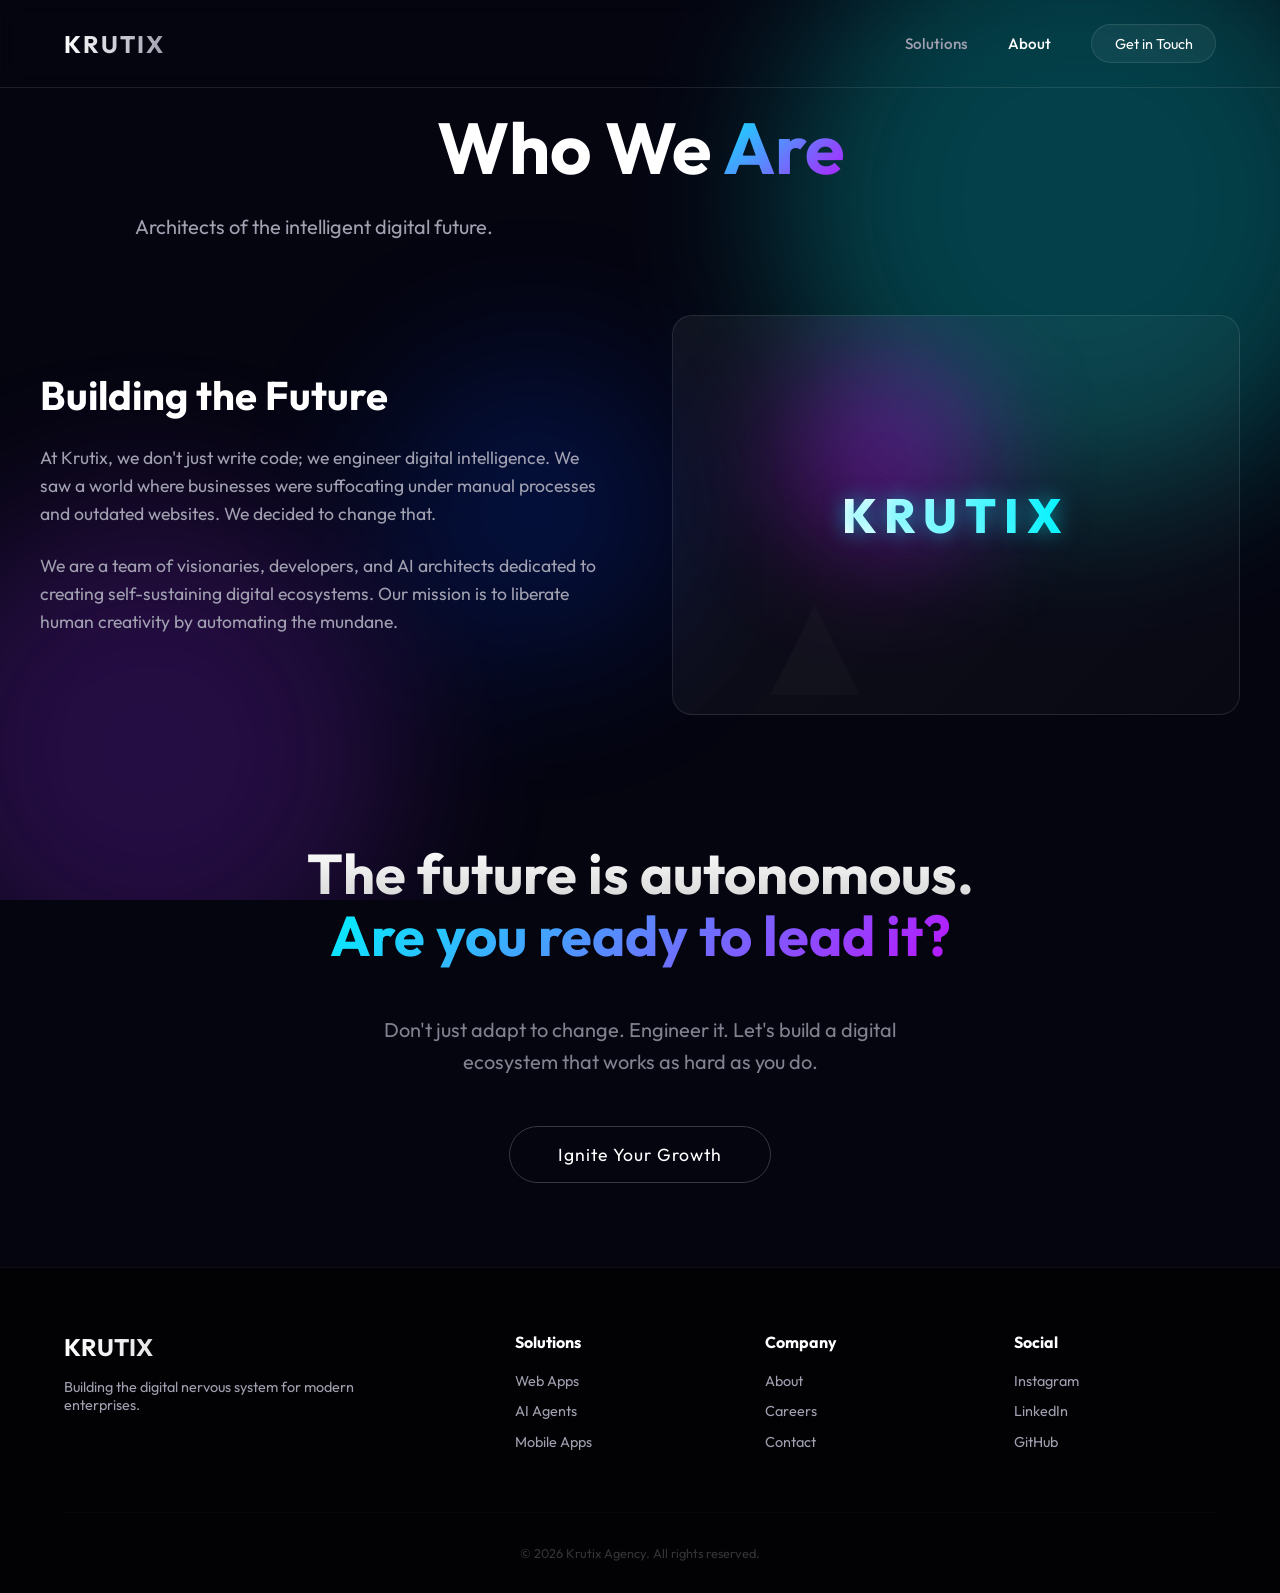
==== about.html @ 2731f17d "Initial commit: project structure and core implementation" ====
<!DOCTYPE html>
<html lang="en">

<head>
    <meta charset="UTF-8">
    <meta name="viewport" content="width=device-width, initial-scale=1.0">
    <title>About Krutix - Digital Systems</title>
    <link rel="preconnect" href="https://fonts.googleapis.com">
    <link rel="preconnect" href="https://fonts.gstatic.com" crossorigin>
    <link href="https://fonts.googleapis.com/css2?family=Outfit:wght@300;400;600;700&display=swap" rel="stylesheet">
    <link rel="stylesheet" href="styles.css">
    <style>
        /* Specific styles for about page */
        .about-hero {
            padding: 12vh 5% 1rem;
            text-align: center;
        }

        .about-grid {
            display: grid;
            grid-template-columns: 1fr 1fr;
            gap: 4rem;
            max-width: 1200px;
            margin: 1rem auto 3rem;
            align-items: center;
        }

        .about-text h2 {
            font-size: 2.5rem;
            margin-bottom: 1.5rem;
        }

        .about-text p {
            color: var(--text-muted);
            margin-bottom: 1.5rem;
            line-height: 1.6;
            font-size: 1.1rem;
        }

        .about-visual {
            height: 400px;
            background: linear-gradient(135deg, rgba(255, 255, 255, 0.05), rgba(255, 255, 255, 0.02));
            border-radius: 20px;
            border: 1px solid rgba(255, 255, 255, 0.1);
            position: relative;
            overflow: hidden;
            display: flex;
            align-items: center;
            justify-content: center;
        }

        .visual-brand {
            font-size: 3rem;
            font-weight: 800;
            letter-spacing: 0.5rem;
            color: #fff;
            position: relative;
            z-index: 5;
            text-shadow: 0 0 20px rgba(0, 243, 255, 0.5);
            animation: brand-glow 4s ease-in-out infinite alternate, float 6s ease-in-out infinite;
            background: linear-gradient(90deg, #fff, var(--accent-cyan));
            -webkit-background-clip: text;
            background-clip: text;
            -webkit-text-fill-color: transparent;
        }

        @keyframes brand-glow {
            from {
                text-shadow: 0 0 10px rgba(0, 243, 255, 0.5), 0 0 20px rgba(0, 243, 255, 0.2);
                transform: scale(1);
            }

            to {
                text-shadow: 0 0 30px rgba(0, 243, 255, 0.8), 0 0 50px rgba(0, 243, 255, 0.4);
                transform: scale(1.05);
            }
        }

        .creativity-section {
            text-align: center;
            padding: 6rem 5%;
            background: rgba(0, 0, 0, 0.2);
        }

        .creativity-content {
            max-width: 800px;
            margin: 0 auto;
        }

        @media (max-width: 768px) {
            .about-hero {
                padding: 10vh 5% 1.5rem;
                width: 100%;
                text-align: center;
            }

            .about-hero .headline {
                font-size: 2.2rem;
                margin: 0 auto 1.5rem;
            }

            .about-grid {
                grid-template-columns: 1fr;
                gap: 3rem;
                margin: 2rem auto;
                text-align: center;
                padding: 0 7%;
            }

            .about-text h2 {
                font-size: 1.8rem;
                margin-bottom: 1.5rem !important;
                text-align: center;
            }

            .about-text p {
                text-align: center !important;
                font-size: 1rem;
                margin-bottom: 1.5rem;
            }

            .about-visual {
                height: 250px;
                order: -1;
                width: 90%;
                margin: 0 auto;
            }

            .visual-brand {
                font-size: 1.8rem;
                letter-spacing: 0.3rem;
            }

            .cta-section .cta-headline {
                font-size: 2.2rem !important;
            }

            .cta-section .subtext {
                font-size: 1rem !important;
                margin-bottom: 2rem !important;
                padding: 0 5%;
            }
        }
    </style>
</head>

<body>
    <div class="background-globes">
        <div class="globe globe-1"></div>
        <div class="globe globe-2"></div>
        <div class="globe globe-3"></div>
    </div>

    <nav class="glass-nav">
        <a href="index.html" class="logo">KRUTIX</a>

        <div class="nav-toggle" id="mobile-menu">
            <span class="bar"></span>
            <span class="bar"></span>
            <span class="bar"></span>
        </div>

        <div class="nav-links">
            <a href="index.html#services" class="nav-link">Solutions</a>
            <a href="about.html" class="nav-link" style="color:#fff;">About</a>
            <a href="contact.html" class="cta-button-small">Get in Touch</a>
        </div>
    </nav>

    <main>
        <section class="about-hero">
            <h1 class="headline">Who We <span class="gradient-text">Are</span></h1>
            <p class="subtext">Architects of the intelligent digital future.</p>
        </section>

        <section class="about-content">
            <div class="about-grid">
                <div class="about-text">
                    <h2 style="color: #fff;">Building the Future</h2>
                    <p style="margin-bottom: 1.5rem;">
                        At Krutix, we don't just write code; we engineer digital intelligence. We saw a world where
                        businesses were suffocating under manual processes and outdated websites. We decided to change
                        that.
                    </p>
                    <p>
                        We are a team of visionaries, developers, and AI architects dedicated to creating
                        self-sustaining digital ecosystems. Our mission is to liberate human creativity by automating
                        the mundane.
                    </p>
                </div>
                <div class="about-visual">
                    <div class="visual-brand">KRUTIX</div>
                    <!-- Abstract representation of system -->
                    <div class="geo-shape shape-triangle" style="animation: rotate-float 10s linear infinite;"></div>
                    <div class="cta-orb orb-1" style="width:200px; height:200px; filter:blur(60px);"></div>
                </div>
            </div>
        </section>

        <section class="cta-section"
            style="min-height: 50vh; display:flex; align-items:center; justify-content:center; text-align: center;">
            <div class="cta-content" style="max-width: 800px; margin: 0 auto; padding: 0 5%;">
                <h2 class="cta-headline">
                    The future is autonomous.<br>
                    <span class="gradient-text">Are you ready to lead it?</span>
                </h2>
                <p class="subtext" style="opacity: 0.8; text-align: center; margin: 0 auto 3rem; max-width: 600px;">
                    Don't just adapt to change. Engineer it. Let's build a digital ecosystem that works as hard as you
                    do.
                </p>
                <a href="contact.html" class="cta-btn-minimal">Ignite Your Growth</a>
            </div>
        </section>
    </main>

    <footer class="main-footer">
        <div class="footer-content">
            <div class="footer-brand">
                <h2>KRUTIX</h2>
                <p>Building the digital nervous system for modern enterprises.</p>
            </div>
            <div class="footer-col">
                <h4>Solutions</h4>
                <a href="index.html#services">Web Apps</a>
                <a href="index.html#services">AI Agents</a>
                <a href="index.html#services">Mobile Apps</a>
            </div>
            <div class="footer-col">
                <h4>Company</h4>
                <a href="about.html">About</a>
                <a href="careers.html">Careers</a>
                <a href="contact.html">Contact</a>
            </div>
            <div class="footer-col">
                <h4>Social</h4>
                <a href="https://instagram.com/krutixagency" target="_blank">Instagram</a>
                <a href="https://www.linkedin.com/company/krutixagency/" target="_blank">LinkedIn</a>
                <a href="https://github.com/orgs/Krutix-Agency/" target="_blank">GitHub</a>
            </div>
        </div>
        <div class="footer-bottom">
            &copy; 2026 Krutix Agency. All rights reserved.
        </div>
    </footer>
    <script>
        const mobileMenu = document.getElementById('mobile-menu');
        const navLinks = document.querySelector('.nav-links');

        mobileMenu.addEventListener('click', () => {
            navLinks.classList.toggle('active');
        });
    </script>
</body>

</html>
---- styles.css ----
:root {
    --bg-dark: #050510;
    --text-main: #ffffff;
    --text-muted: #a0a0b0;
    --primary-glow: rgba(0, 255, 255, 0.6);
    --secondary-glow: rgba(138, 43, 226, 0.6);
    --accent-cyan: #00f3ff;
    --accent-purple: #bc13fe;
    --glass-bg: rgba(255, 255, 255, 0.05);
    --glass-border: rgba(255, 255, 255, 0.1);
    --font-main: 'Outfit', sans-serif;
}

* {
    margin: 0;
    padding: 0;
    box-sizing: border-box;
}

body {
    background-color: var(--bg-dark);
    font-family: var(--font-main);
    color: var(--text-main);
    overflow-x: hidden;
    min-height: 100vh;
}

/* Background Effects */
.background-globes {
    position: fixed;
    top: 0;
    left: 0;
    width: 100%;
    height: 100%;
    z-index: -1;
    overflow: hidden;
}

.globe {
    position: absolute;
    border-radius: 50%;
    filter: blur(80px);
    opacity: 0.4;
    animation: pulse-glow 10s infinite alternate;
}

.globe-1 {
    width: 600px;
    height: 600px;
    background: var(--primary-glow);
    top: -100px;
    right: -100px;
}

.globe-2 {
    width: 500px;
    height: 500px;
    background: var(--secondary-glow);
    bottom: -100px;
    left: -100px;
    animation-delay: 2s;
}

.globe-3 {
    width: 300px;
    height: 300px;
    background: #0044ff;
    top: 40%;
    left: 30%;
    opacity: 0.2;
    animation-delay: 4s;
}

@keyframes pulse-glow {
    0% {
        transform: scale(1);
        opacity: 0.3;
    }

    100% {
        transform: scale(1.1);
        opacity: 0.5;
    }
}

/* Navbar */
.glass-nav {
    display: flex;
    justify-content: space-between;
    align-items: center;
    padding: 1.5rem 5%;
    backdrop-filter: blur(10px);
    border-bottom: 1px solid var(--glass-border);
    position: fixed;
    width: 100%;
    z-index: 100;
    top: 0;
    transition: all 0.3s ease;
}

/* Metaverse Grid Animation */
.metaverse-bg {
    position: absolute;
    top: 0;
    left: 0;
    width: 100%;
    height: 100%;
    overflow: hidden;
    z-index: -1;
    perspective: 1000px;
}

.grid-plane {
    position: absolute;
    top: -50%;
    left: -50%;
    width: 200%;
    height: 200%;
    background-image:
        linear-gradient(rgba(0, 243, 255, 0.1) 1px, transparent 1px),
        linear-gradient(90deg, rgba(0, 243, 255, 0.1) 1px, transparent 1px);
    background-size: 50px 50px;
    transform: rotateX(60deg);
    animation: grid-move 20s linear infinite;
    mask-image: linear-gradient(to bottom, transparent 0%, black 40%, black 80%, transparent 100%);
    -webkit-mask-image: linear-gradient(to bottom, transparent 0%, black 40%, black 80%, transparent 100%);
}

@keyframes grid-move {
    0% {
        background-position: 0 0;
    }

    100% {
        background-position: 0 1000px;
        /* Adjust based on calculation */
    }
}

.logo {
    font-size: 1.5rem;
    font-weight: 700;
    letter-spacing: 2px;
    text-decoration: none;
    background: linear-gradient(90deg, #fff, var(--text-muted));
    -webkit-background-clip: text;
    background-clip: text;
    -webkit-text-fill-color: transparent;
}

.nav-links {
    display: flex;
    gap: 2.5rem;
    align-items: center;
}

.nav-item {
    position: relative;
    padding: 1rem 0;
}

.nav-link {
    text-decoration: none;
    color: var(--text-muted);
    font-weight: 500;
    transition: color 0.3s;
    font-size: 0.95rem;
    display: flex;
    align-items: center;
    gap: 5px;
}

.nav-link:hover {
    color: #fff;
    text-shadow: 0 0 10px rgba(255, 255, 255, 0.5);
}

/* Dropdown Menu */
.dropdown-menu {
    position: absolute;
    top: 100%;
    left: 50%;
    transform: translateX(-50%) translateY(10px);
    background: rgba(10, 10, 20, 0.9);
    backdrop-filter: blur(20px);
    border: 1px solid rgba(255, 255, 255, 0.1);
    border-radius: 12px;
    padding: 1rem;
    min-width: 180px;
    opacity: 0;
    visibility: hidden;
    transition: all 0.3s ease;
    box-shadow: 0 10px 30px rgba(0, 0, 0, 0.5);
}

.nav-item:hover .dropdown-menu {
    opacity: 1;
    visibility: visible;
    transform: translateX(-50%) translateY(0);
}

.dropdown-menu a {
    display: block;
    padding: 0.8rem 1rem;
    color: var(--text-muted);
    text-decoration: none;
    font-size: 0.9rem;
    border-radius: 8px;
    transition: all 0.2s;
}

.dropdown-menu a:hover {
    background: rgba(255, 255, 255, 0.05);
    color: var(--accent-cyan);
    padding-left: 1.2rem;
}

.cta-button-small {
    padding: 0.6rem 1.4rem;
    border: 1px solid var(--glass-border);
    border-radius: 20px;
    background: var(--glass-bg);
    color: #fff !important;
    text-decoration: none;
    transition: all 0.3s;
    font-size: 0.9rem;
}

.cta-button-small:hover {
    background: rgba(255, 255, 255, 0.1);
    box-shadow: 0 0 15px rgba(255, 255, 255, 0.2);
    border-color: rgba(255, 255, 255, 0.3);
}

/* Mobile Nav Toggle */
.nav-toggle {
    display: none;
    flex-direction: column;
    gap: 6px;
    cursor: pointer;
    z-index: 1000;
}

.bar {
    width: 30px;
    height: 2px;
    background-color: #fff;
    transition: all 0.3s ease;
}

/* Mobile Styles */
@media (max-width: 768px) {
    .nav-toggle {
        display: flex;
    }

    .nav-links {
        position: fixed;
        top: 0;
        right: -100%;
        /* Hidden by default */
        height: 100dvh;
        width: 100%;
        background: rgba(5, 5, 16, 0.95);
        backdrop-filter: blur(20px);
        flex-direction: column;
        justify-content: center;
        align-items: center;
        transition: right 0.4s cubic-bezier(0.175, 0.885, 0.32, 1.275);
        z-index: 900;
    }

    .nav-links.active {
        right: 0;
    }

    .nav-link {
        font-size: 1.5rem;
    }

    .cta-button-small {
        margin-top: 1rem;
        padding: 1rem 2rem;
        font-size: 1.1rem;
    }
}

/* Hero Section */
.hero-section {
    display: flex;
    min-height: 100dvh;
    align-items: center;
    padding: 8rem 5% 4rem;
    /* Adjusted top padding for fixed nav */
    position: relative;
}

.hero-content {
    display: grid;
    grid-template-columns: 1fr 1fr;
    width: 100%;
    max-width: 1400px;
    margin: 0 auto;
    gap: 4rem;
    align-items: center;
}

/* Text Content */
.badge-container {
    margin-bottom: 1.5rem;
}

.glass-badge {
    padding: 0.5rem 1rem;
    background: rgba(0, 243, 255, 0.1);
    border: 1px solid rgba(0, 243, 255, 0.3);
    border-radius: 20px;
    color: var(--accent-cyan);
    font-size: 0.9rem;
    font-weight: 600;
    box-shadow: 0 0 15px rgba(0, 243, 255, 0.2);
    transition: opacity 0.5s ease-in-out, transform 0.5s ease-in-out;
    display: inline-block;
}

.badge-fade {
    opacity: 0;
    transform: translateY(-10px);
}

.headline {
    font-size: clamp(2.5rem, 5vw + 1rem, 4.5rem);
    line-height: 1.1;
    margin-bottom: 1.5rem;
    font-weight: 700;
}

.gradient-text {
    background: linear-gradient(135deg, var(--accent-cyan), var(--accent-purple));
    -webkit-background-clip: text;
    background-clip: text;
    -webkit-text-fill-color: transparent;
    position: relative;
}

.subtext {
    font-size: clamp(1rem, 2vw + 0.5rem, 1.25rem);
    color: var(--text-muted);
    margin-bottom: 2.5rem;
    max-width: 500px;
    line-height: 1.6;
}

/* Buttons */
.cta-group {
    display: flex;
    gap: 1.5rem;
}

.primary-btn {
    padding: 1rem 2rem;
    background: linear-gradient(90deg, var(--accent-cyan), #00aaff);
    color: #000;
    text-decoration: none;
    font-weight: 700;
    border-radius: 8px;
    position: relative;
    overflow: hidden;
    transition: transform 0.3s, box-shadow 0.3s;
}

.primary-btn:hover {
    transform: translateY(-2px);
    box-shadow: 0 0 20px rgba(0, 243, 255, 0.5);
}

.secondary-btn {
    padding: 1rem 2rem;
    background: transparent;
    color: #fff;
    text-decoration: none;
    font-weight: 600;
    border: 1px solid var(--glass-border);
    border-radius: 8px;
    transition: background 0.3s;
}

.secondary-btn:hover {
    background: var(--glass-bg);
}

/* Visual Content / Floating Cards */
.visual-content {
    position: relative;
    height: 500px;
    display: flex;
    justify-content: center;
    align-items: center;
    perspective: 1000px;
}

.floating-cards-container {
    position: relative;
    width: 100%;
    height: 100%;
}

.glass-card {
    background: rgba(20, 20, 35, 0.6);
    backdrop-filter: blur(20px);
    -webkit-backdrop-filter: blur(20px);
    border: 1px solid rgba(255, 255, 255, 0.1);
    box-shadow: 0 15px 35px rgba(0, 0, 0, 0.5), inset 0 0 20px rgba(255, 255, 255, 0.05);
    border-radius: 16px;
    position: absolute;
    animation: float 6s ease-in-out infinite;
}

@keyframes float {
    0% {
        transform: translateY(0px) rotateX(0) rotateY(0);
    }

    50% {
        transform: translateY(-20px) rotateX(2deg) rotateY(2deg);
    }

    100% {
        transform: translateY(0px) rotateX(0) rotateY(0);
    }
}

/* Specific Cards */
.card-main {
    width: 320px;
    height: 200px;
    top: 50%;
    left: 50%;
    margin-left: -160px;
    /* center */
    margin-top: -100px;
    /* center */
    padding: 1.5rem;
    z-index: 2;
    background: linear-gradient(145deg, rgba(255, 255, 255, 0.05) 0%, rgba(255, 255, 255, 0.01) 100%);
}

.card-header {
    display: flex;
    gap: 8px;
    margin-bottom: 1.5rem;
}

.dot {
    width: 10px;
    height: 10px;
    border-radius: 50%;
}

.red {
    background: #ff5f56;
}

.yellow {
    background: #ffbd2e;
}

.green {
    background: #27c93f;
}

.code-line {
    font-family: monospace;
    font-size: 0.9rem;
    color: #fff;
    margin-bottom: 0.5rem;
}

.keyword {
    color: #ff79c6;
}

.variable {
    color: #8be9fd;
}

.function {
    color: #50fa7b;
}

.string {
    color: #f1fa8c;
}

.object {
    color: #ffb86c;
}

.method {
    color: #bd93f9;
}

.progress-bar-container {
    margin-top: 1.5rem;
}

.label {
    font-size: 0.8rem;
    color: var(--text-muted);
    margin-bottom: 0.3rem;
}

.progress-bar {
    width: 100%;
    height: 6px;
    background: rgba(255, 255, 255, 0.1);
    border-radius: 3px;
    overflow: hidden;
}

.fill {
    width: 70%;
    height: 100%;
    background: linear-gradient(90deg, var(--accent-cyan), var(--accent-purple));
    border-radius: 3px;
    animation: fill-progress 2s ease-out forwards;
}

@keyframes fill-progress {
    from {
        width: 0;
    }

    to {
        width: 70%;
    }
}

/* Floating Satellite Cards */
.card-stat {
    top: 20%;
    right: 15%;
    width: 120px;
    padding: 1rem;
    text-align: center;
    z-index: 1;
    animation-delay: 1s;
}

.stat-icon {
    font-size: 1.5rem;
    margin-bottom: 0.5rem;
}

.stat-value {
    font-size: 1.2rem;
    font-weight: 700;
    color: #fff;
}

.stat-label {
    font-size: 0.8rem;
    color: var(--text-muted);
}

.card-agent {
    bottom: 25%;
    left: 10%;
    display: flex;
    align-items: center;
    gap: 1rem;
    padding: 1rem;
    width: 180px;
    z-index: 3;
    animation-delay: 2s;
    border-left: 3px solid var(--accent-cyan);
}

.agent-avatar {
    width: 30px;
    height: 30px;
    background: var(--accent-cyan);
    border-radius: 50%;
    box-shadow: 0 0 10px var(--accent-cyan);
}

.agent-name {
    font-size: 0.9rem;
    font-weight: 600;
}

.agent-status {
    font-size: 0.7rem;
    color: var(--accent-cyan);
}


@media (max-width: 900px) {
    .hero-content {
        grid-template-columns: 1fr;
        text-align: center;
        gap: 3rem;
    }

    .headline {
        font-size: 3rem;
    }

    .cta-group {
        justify-content: center;
    }

    .visual-content {
        height: 450px;
        /* Increased height to give more room */
        margin-top: 2rem;
        /* Scale down the entire visual container for mobile */
        transform: scale(0.9);
        transform-origin: center top;
    }

    /* Adjust positions to prevent overlap on small screens */
    .card-stat {
        right: auto;
        left: 50%;
        top: 0;
        transform: translateX(50%);
        /* Top Right quadrant relative to center */
        margin-left: 20px;
        /* Push it right from center */
    }

    .card-agent {
        left: 50%;
        bottom: 0;
        transform: translateX(-50%);
        /* Bottom Left quadrant relative to center */
        margin-left: -120px;
        /* Push it left from center */
    }
}

@media (max-width: 480px) {
    .visual-content {
        transform: scale(0.75);
        height: 400px;
        margin-left: 0;
        width: 100%;
    }

    .card-stat {
        /* On very small screens, force it to top right corner but safe from center */
        display: block;
        right: 0;
        left: auto;
        top: -10px;
        transform: none;
        margin: 0;
        z-index: 10;
    }

    .card-agent {
        display: block;
        left: 0;
        bottom: 0;
        transform: none;
        margin: 0;
    }
}

/* Services Section */
.services-section {
    padding: 4rem 0;
    margin-top: 4rem;
    width: 100%;
}

.section-title {
    text-align: center;
    font-size: 2.5rem;
    margin-bottom: 3rem;
    font-weight: 700;
}

.services-grid {
    display: grid;
    grid-template-columns: repeat(auto-fit, minmax(280px, 1fr));
    gap: 2rem;
    max-width: 1400px;
    margin: 0 auto;
    padding: 0 5%;
}

.service-card {
    background: rgba(255, 255, 255, 0.03);
    backdrop-filter: blur(10px);
    -webkit-backdrop-filter: blur(10px);
    border: 1px solid var(--glass-border);
    border-radius: 16px;
    padding: 2.5rem;
    transition: all 0.4s cubic-bezier(0.175, 0.885, 0.32, 1.275);
    position: relative;
    overflow: hidden;
}

.service-card:hover {
    transform: translateY(-15px);
    border-color: rgba(255, 255, 255, 0.3);
    box-shadow: 0 20px 40px rgba(0, 0, 0, 0.4),
        0 0 30px rgba(0, 243, 255, 0.1);
    background: rgba(255, 255, 255, 0.06);
}

.service-card::before {
    content: '';
    position: absolute;
    top: 0;
    left: 0;
    width: 100%;
    height: 100%;
    background: linear-gradient(180deg, rgba(255, 255, 255, 0.05) 0%, transparent 100%);
    opacity: 0;
    transition: opacity 0.4s;
}

.service-card:hover::before {
    opacity: 1;
}

.service-icon {
    font-size: 3rem;
    margin-bottom: 1.5rem;
    filter: drop-shadow(0 0 10px rgba(0, 243, 255, 0.3));
}

.service-card h3 {
    font-size: 1.5rem;
    margin-bottom: 1rem;
    color: #fff;
}

.service-card p {
    color: var(--text-muted);
    line-height: 1.6;
}

/* AI Consultant Section */
.consultant-section {
    padding: 6rem 5%;
    position: relative;
    overflow: hidden;
}

.consultant-container {
    display: grid;
    grid-template-columns: 1fr 1fr;
    gap: 4rem;
    max-width: 1200px;
    margin: 0 auto;
    align-items: center;
}

.section-title-left {
    font-size: 3rem;
    font-weight: 700;
    margin-bottom: 1.5rem;
    line-height: 1.2;
}

/* Chat Interface */
.chat-interface-container {
    perspective: 1000px;
    display: flex;
    justify-content: center;
}

.chat-interface {
    width: 100%;
    max-width: 400px;
    height: 500px;
    background: rgba(10, 10, 20, 0.7);
    border: 1px solid rgba(0, 243, 255, 0.2);
    box-shadow: 0 0 30px rgba(0, 243, 255, 0.1);
    border-radius: 20px;
    display: flex;
    flex-direction: column;
    overflow: hidden;
    animation: float 8s ease-in-out infinite reverse;
}

.chat-header {
    padding: 1rem;
    border-bottom: 1px solid rgba(255, 255, 255, 0.1);
    display: flex;
    align-items: center;
    gap: 10px;
    background: rgba(255, 255, 255, 0.02);
}

.agent-avatar-small {
    width: 30px;
    height: 30px;
    background: var(--accent-cyan);
    border-radius: 50%;
    box-shadow: 0 0 10px var(--accent-cyan);
}

.chat-title {
    font-weight: 600;
    font-size: 0.9rem;
    flex-grow: 1;
}

.online-indicator {
    width: 8px;
    height: 8px;
    background: #27c93f;
    border-radius: 50%;
    box-shadow: 0 0 5px #27c93f;
}

.chat-body {
    flex-grow: 1;
    padding: 1.5rem;
    display: flex;
    flex-direction: column;
    gap: 1rem;
}

.chat-message {
    padding: 0.8rem 1.2rem;
    border-radius: 12px;
    font-size: 0.9rem;
    max-width: 80%;
    line-height: 1.4;
    position: relative;
    opacity: 0;
    animation: fade-in-up 0.5s forwards;
}

.bot-message {
    background: rgba(255, 255, 255, 0.1);
    border-bottom-left-radius: 2px;
    align-self: flex-start;
    border: 1px solid rgba(255, 255, 255, 0.05);
}

.user-message {
    background: linear-gradient(135deg, var(--accent-cyan), #00aaff);
    color: #000;
    border-bottom-right-radius: 2px;
    align-self: flex-end;
    font-weight: 500;
    animation-delay: 1.5s;
    box-shadow: 0 5px 15px rgba(0, 243, 255, 0.2);
}

.bot-message:last-child {
    animation-delay: 3s;
}

@keyframes fade-in-up {
    from {
        opacity: 0;
        transform: translateY(10px);
    }

    to {
        opacity: 1;
        transform: translateY(0);
    }
}

.typing-dots span {
    display: inline-block;
    animation: bounce 1.4s infinite ease-in-out both;
    font-size: 1.5rem;
    margin: 0 2px;
    line-height: 10px;
}

.typing-dots span:nth-child(1) {
    animation-delay: -0.32s;
}

.typing-dots span:nth-child(2) {
    animation-delay: -0.16s;
}

@keyframes bounce {

    0%,
    80%,
    100% {
        transform: scale(0);
    }

    40% {
        transform: scale(1);
    }
}

.chat-input-area {
    padding: 1rem;
    border-top: 1px solid rgba(255, 255, 255, 0.1);
    display: flex;
    align-items: center;
    gap: 10px;
}

.fake-input {
    flex-grow: 1;
    color: var(--text-muted);
    font-size: 0.9rem;
}

.send-btn {
    color: var(--accent-cyan);
    font-size: 1.2rem;
    cursor: pointer;
}

/* Tablet Optimization for Consultant Section */
@media (max-width: 1024px) {
    .consultant-container {
        gap: 2rem;
    }

    .section-title-left {
        font-size: 2.5rem;
        /* Reduce size on tablet */
        word-wrap: break-word;
        /* Ensure wrapping */
    }
}

@media (max-width: 900px) {
    .consultant-container {
        grid-template-columns: 1fr;
        text-align: center;
    }

    .section-title-left {
        text-align: center;
        font-size: 2.5rem;
        /* Consistent with tablet adjustment */
    }

    .chat-interface {
        width: 100%;
        max-width: 380px;
        margin: 0 auto;
        /* Center the chat interface */
    }
}

/* Process Section */
.process-section {
    padding: 4rem 5%;
    position: relative;
}

.process-container {
    display: grid;
    grid-template-columns: repeat(auto-fit, minmax(250px, 1fr));
    gap: 2rem;
    max-width: 1400px;
    margin: 0 auto;
    position: relative;
}

/* Connecting Line */
.process-line {
    position: absolute;
    top: 50%;
    left: 0;
    width: 100%;
    height: 2px;
    background: linear-gradient(90deg, transparent, var(--accent-cyan), transparent);
    z-index: -1;
    opacity: 0.3;
}

.process-step {
    position: relative;
    transition: transform 0.3s;
}

.step-card {
    padding: 2rem;
    background: rgba(255, 255, 255, 0.02);
    border: 1px solid rgba(255, 255, 255, 0.05);
    border-radius: 16px;
    position: relative;
    overflow: hidden;
    height: 100%;
    display: flex;
    flex-direction: column;
    justify-content: center;
    transition: all 0.3s;
}

.process-step:hover .step-card {
    background: rgba(255, 255, 255, 0.05);
    border-color: var(--accent-cyan);
    transform: translateY(-10px);
    box-shadow: 0 10px 30px rgba(0, 243, 255, 0.1);
}

.step-number {
    font-size: 3rem;
    font-weight: 700;
    color: rgba(255, 255, 255, 0.05);
    margin-bottom: 0.5rem;
    position: absolute;
    top: 10px;
    right: 20px;
    font-family: monospace;
}

.process-step:hover .step-number {
    color: rgba(0, 243, 255, 0.1);
}

.process-step h3 {
    font-size: 1.5rem;
    margin-bottom: 0.8rem;
    color: #fff;
    position: relative;
}

.process-step p {
    color: var(--text-muted);
    font-size: 0.95rem;
    line-height: 1.5;
    position: relative;
}

/* Animation Delays */
.delay-1 {
    animation: float 6s ease-in-out infinite;
    animation-delay: 0s;
}

.delay-2 {
    animation: float 6s ease-in-out infinite;
    animation-delay: 1.5s;
}

.delay-3 {
    animation: float 6s ease-in-out infinite;
    animation-delay: 3s;
}

.delay-4 {
    animation: float 6s ease-in-out infinite;
    animation-delay: 4.5s;
}

@media (max-width: 900px) {
    .process-line {
        display: none;
    }
}

/* CTA Section */
.cta-section {
    position: relative;
    padding: 5rem 5%;
    min-height: 40vh;
    display: flex;
    align-items: center;
    justify-content: center;
    overflow: hidden;
    margin-top: 2rem;
}

.cta-background {
    position: absolute;
    top: 0;
    left: 0;
    width: 100%;
    height: 100%;
    background: radial-gradient(circle at center, #0f0f1f 0%, #000 100%);
    z-index: -1;
}

.cta-orb {
    position: absolute;
    border-radius: 50%;
    filter: blur(100px);
    opacity: 0.4;
    animation: float-slow 10s infinite alternate;
}

.orb-1 {
    width: 400px;
    height: 400px;
    background: var(--accent-purple);
    top: 10%;
    left: 20%;
}

.orb-2 {
    width: 300px;
    height: 300px;
    background: var(--accent-cyan);
    bottom: 20%;
    right: 20%;
    animation-delay: 2s;
}

.geo-shape {
    position: absolute;
    border: 1px solid rgba(255, 255, 255, 0.05);
    z-index: 0;
}

.shape-square {
    width: 150px;
    height: 150px;
    top: 20%;
    right: 30%;
    animation: rotate-float 15s linear infinite;
}

.shape-triangle {
    width: 0;
    height: 0;
    border-left: 50px solid transparent;
    border-right: 50px solid transparent;
    border-bottom: 100px solid rgba(255, 255, 255, 0.03);
    border: none;
    bottom: 30%;
    left: 25%;
    animation: rotate-float 20s linear infinite reverse;
}

.shape-triangle::after {
    content: '';
    position: absolute;
    top: 10px;
    left: -45px;
    width: 0;
    height: 0;
    border-left: 45px solid transparent;
    border-right: 45px solid transparent;
    border-bottom: 90px solid rgba(255, 255, 255, 0.02);
}

.cta-content {
    text-align: center;
    position: relative;
    z-index: 2;
}

.cta-headline {
    font-size: 3.5rem;
    font-weight: 700;
    margin-bottom: 3rem;
    line-height: 1.1;
    background: linear-gradient(180deg, #fff, #aaa);
    -webkit-background-clip: text;
    background-clip: text;
    -webkit-text-fill-color: transparent;
}

.cta-btn-minimal {
    display: inline-block;
    padding: 1rem 3rem;
    border: 1px solid rgba(255, 255, 255, 0.2);
    border-radius: 50px;
    color: #fff;
    text-decoration: none;
    font-size: 1.1rem;
    letter-spacing: 1px;
    transition: all 0.4s ease;
    background: transparent;
    position: relative;
    overflow: hidden;
}

.cta-btn-minimal:hover {
    border-color: #fff;
    box-shadow: 0 0 30px rgba(255, 255, 255, 0.3);
    text-shadow: 0 0 10px rgba(255, 255, 255, 0.5);
    transform: scale(1.05);
}

@keyframes float-slow {
    0% {
        transform: translate(0, 0);
    }

    100% {
        transform: translate(30px, -30px);
    }
}

@keyframes rotate-float {
    0% {
        transform: rotate(0deg) translateY(0);
    }

    50% {
        transform: rotate(180deg) translateY(-20px);
    }

    100% {
        transform: rotate(360deg) translateY(0);
    }
}

@media (max-width: 768px) {
    .cta-headline {
        font-size: 2.5rem;
    }
}

/* Trusted By Section */
.trusted-section {
    padding: 2rem 5%;
    border-bottom: 1px solid rgba(255, 255, 255, 0.05);
    background: rgba(0, 0, 0, 0.2);
}

.trusted-label {
    text-align: center;
    color: var(--text-muted);
    font-size: 0.8rem;
    margin-bottom: 1.5rem;
    text-transform: uppercase;
    letter-spacing: 2px;
}

.logo-container {
    display: flex;
    justify-content: center;
    gap: 4rem;
    flex-wrap: wrap;
    opacity: 0.5;
}

.company-logo {
    font-size: 1.2rem;
    font-weight: 700;
    color: #fff;
    filter: grayscale(100%);
    transition: all 0.3s;
    cursor: default;
}

.company-logo:hover {
    filter: grayscale(0%);
    opacity: 1;
    color: var(--accent-cyan);
    text-shadow: 0 0 10px rgba(0, 243, 255, 0.5);
}

/* Why Us Section */
.why-us-section {
    padding: 3rem 5%;
    background: rgba(255, 255, 255, 0.01);
}

.why-grid {
    display: grid;
    grid-template-columns: repeat(auto-fit, minmax(300px, 1fr));
    gap: 2rem;
    max-width: 1400px;
    margin: 0 auto;
}

.why-card {
    background: rgba(20, 20, 30, 0.4);
    border: 1px solid rgba(255, 255, 255, 0.05);
    padding: 2rem;
    border-radius: 12px;
    transition: transform 0.3s;
}

.why-card:hover {
    transform: translateY(-5px);
    background: rgba(20, 20, 30, 0.6);
    border-color: rgba(255, 255, 255, 0.1);
}

.why-icon {
    font-size: 2rem;
    margin-bottom: 1rem;
    color: var(--accent-cyan);
}

.why-card h3 {
    margin-bottom: 0.8rem;
    font-size: 1.3rem;
}

.why-card p {
    color: var(--text-muted);
    font-size: 0.95rem;
    line-height: 1.5;
}

/* Footer */
.main-footer {
    background: #020205;
    border-top: 1px solid rgba(255, 255, 255, 0.05);
    padding: 4rem 5% 2rem;
    margin-top: 0;
}

.footer-content {
    display: grid;
    grid-template-columns: 2fr 1fr 1fr 1fr;
    gap: 3rem;
    max-width: 1400px;
    margin: 0 auto 3rem;
}

.footer-brand h2 {
    font-size: 1.5rem;
    margin-bottom: 1rem;
    background: linear-gradient(90deg, #fff, #888);
    -webkit-background-clip: text;
    background-clip: text;
    -webkit-text-fill-color: transparent;
}

.footer-brand p {
    color: var(--text-muted);
    font-size: 0.9rem;
    max-width: 300px;
}

.footer-col h4 {
    color: #fff;
    margin-bottom: 1.2rem;
    font-size: 1rem;
}

.footer-col a {
    display: block;
    color: var(--text-muted);
    text-decoration: none;
    margin-bottom: 0.8rem;
    font-size: 0.9rem;
    transition: color 0.3s;
}

.footer-col a:hover {
    color: var(--accent-cyan);
}

.footer-bottom {
    text-align: center;
    padding-top: 2rem;
    border-top: 1px solid rgba(255, 255, 255, 0.02);
    color: rgba(255, 255, 255, 0.2);
    font-size: 0.8rem;
}

@media (max-width: 768px) {
    .footer-content {
        grid-template-columns: 1fr;
        gap: 2.5rem;
        text-align: center;
    }

    .footer-brand p {
        margin: 0 auto;
    }
}

/* Scroll Reveal Animation */
.reveal-text {
    opacity: 0;
    transform: translateY(30px);
    transition: all 0.8s cubic-bezier(0.5, 0, 0, 1);
    will-change: opacity, transform;
}

.reveal-text.active {
    opacity: 1;
    transform: translateY(0);
}

/* Stagger delays for better effect */
.delay-100 {
    transition-delay: 0.1s;
}

.delay-200 {
    transition-delay: 0.2s;
}

.delay-300 {
    transition-delay: 0.3s;
}
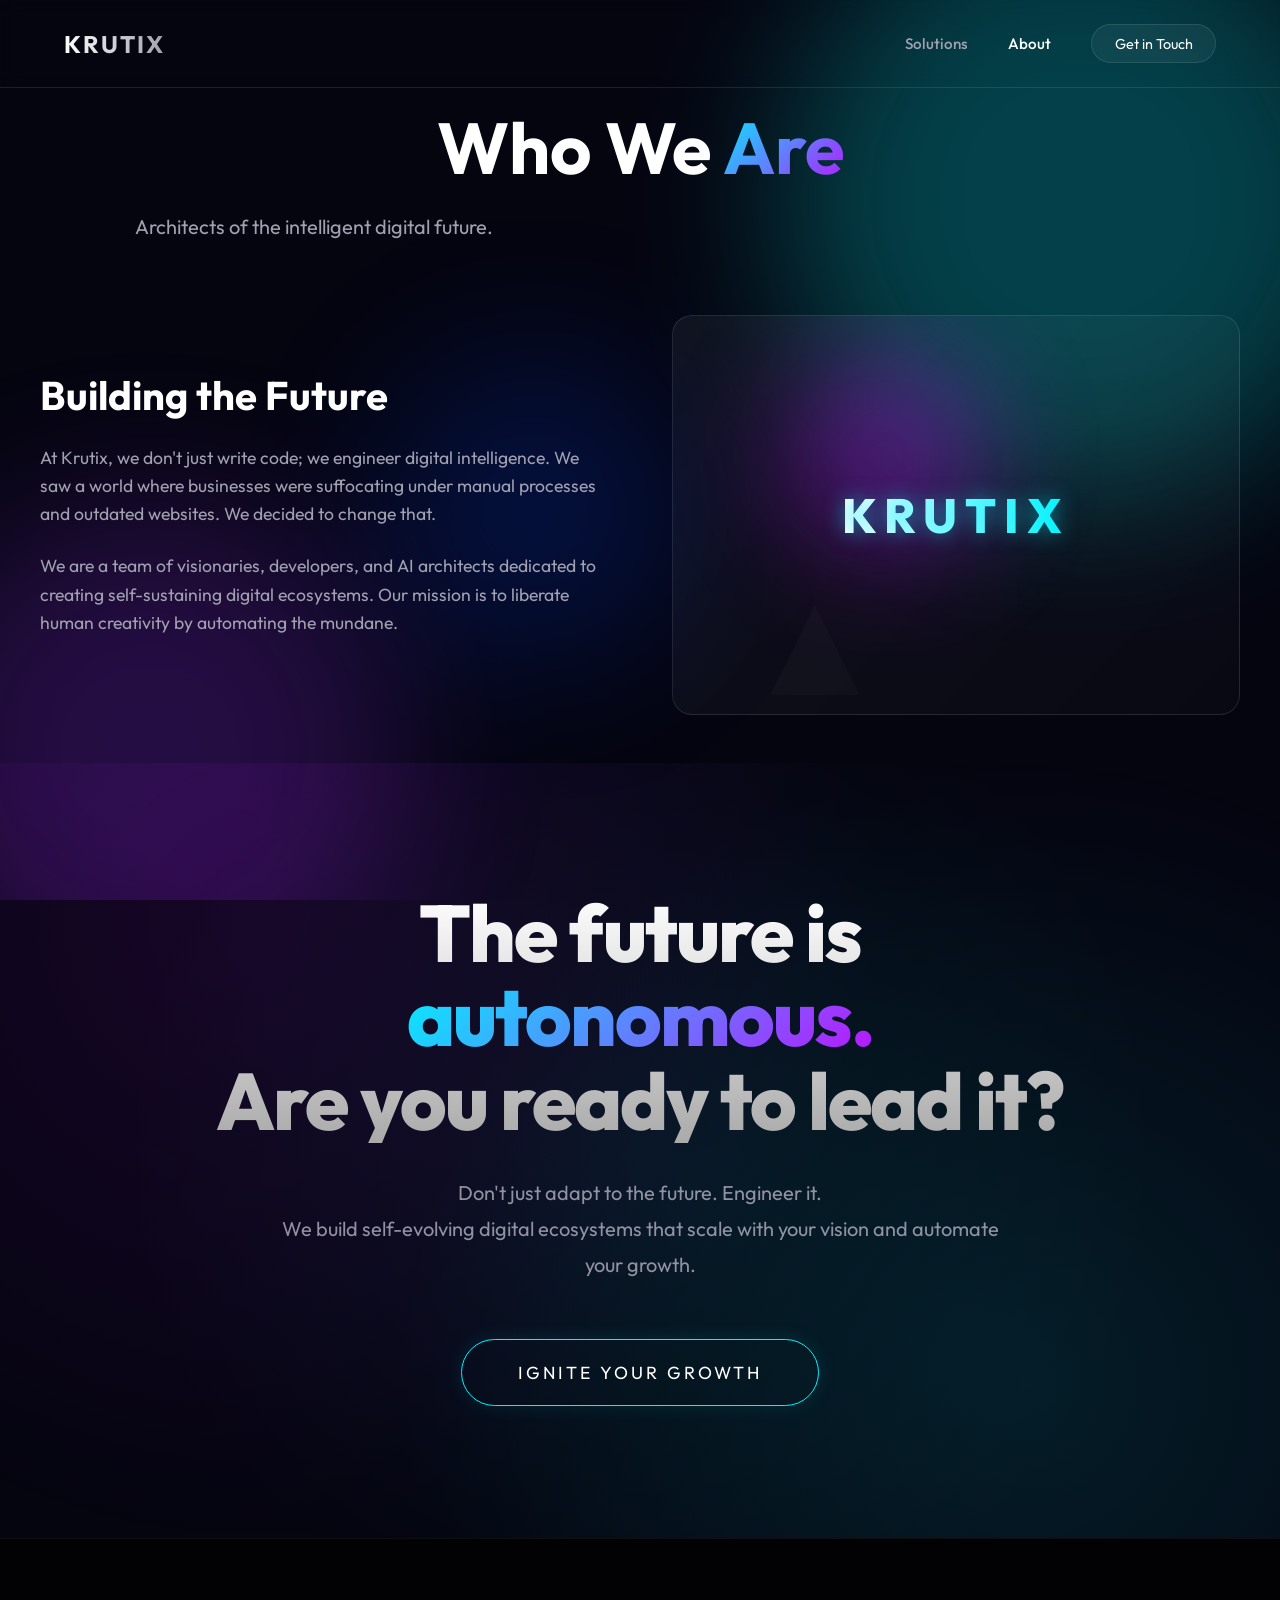
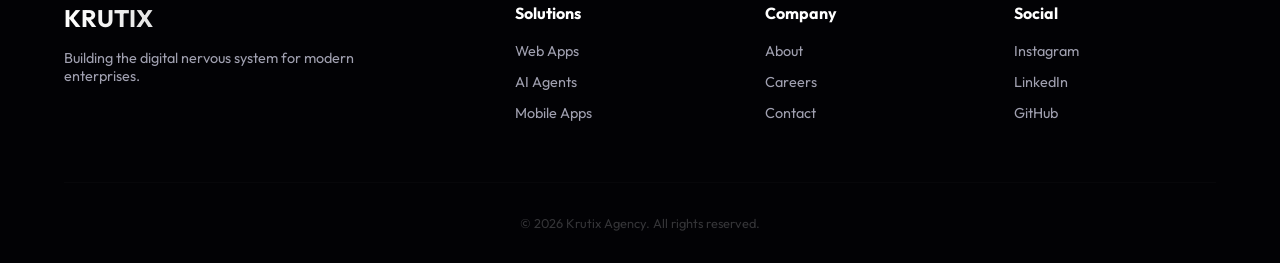
==== commit 18d8c079: "Update social links and UI enhancements for badges and About page" ====
--- a/about.html
+++ b/about.html
@@ -4,7 +4,8 @@
 <head>
     <meta charset="UTF-8">
     <meta name="viewport" content="width=device-width, initial-scale=1.0">
-    <title>About Krutix - Digital Systems</title>
+    <title>Krutix</title>
+    <link rel="icon" type="image/png" href="krutix.png">
     <link rel="preconnect" href="https://fonts.googleapis.com">
     <link rel="preconnect" href="https://fonts.gstatic.com" crossorigin>
     <link href="https://fonts.googleapis.com/css2?family=Outfit:wght@300;400;600;700&display=swap" rel="stylesheet">
@@ -168,14 +169,14 @@
     </nav>
 
     <main>
-        <section class="about-hero">
+        <section class="about-hero reveal-text">
             <h1 class="headline">Who We <span class="gradient-text">Are</span></h1>
             <p class="subtext">Architects of the intelligent digital future.</p>
         </section>
 
         <section class="about-content">
             <div class="about-grid">
-                <div class="about-text">
+                <div class="about-text reveal-text">
                     <h2 style="color: #fff;">Building the Future</h2>
                     <p style="margin-bottom: 1.5rem;">
                         At Krutix, we don't just write code; we engineer digital intelligence. We saw a world where
@@ -197,16 +198,15 @@
             </div>
         </section>
 
-        <section class="cta-section"
-            style="min-height: 50vh; display:flex; align-items:center; justify-content:center; text-align: center;">
-            <div class="cta-content" style="max-width: 800px; margin: 0 auto; padding: 0 5%;">
+        <section class="about-cta">
+            <div class="cta-content reveal-text">
                 <h2 class="cta-headline">
-                    The future is autonomous.<br>
-                    <span class="gradient-text">Are you ready to lead it?</span>
+                    The future is <span class="gradient-text">autonomous.</span><br>
+                    Are you ready to lead it?
                 </h2>
-                <p class="subtext" style="opacity: 0.8; text-align: center; margin: 0 auto 3rem; max-width: 600px;">
-                    Don't just adapt to change. Engineer it. Let's build a digital ecosystem that works as hard as you
-                    do.
+                <p class="subtext">
+                    Don't just adapt to the future. Engineer it. <br>
+                    We build self-evolving digital ecosystems that scale with your vision and automate your growth.
                 </p>
                 <a href="contact.html" class="cta-btn-minimal">Ignite Your Growth</a>
             </div>
@@ -233,8 +233,8 @@
             </div>
             <div class="footer-col">
                 <h4>Social</h4>
-                <a href="https://instagram.com/krutixagency" target="_blank">Instagram</a>
-                <a href="https://www.linkedin.com/company/krutixagency/" target="_blank">LinkedIn</a>
+                <a href="https://instagram.com/krutix.ai" target="_blank">Instagram</a>
+                <a href="https://www.linkedin.com/company/krutix/" target="_blank">LinkedIn</a>
                 <a href="https://github.com/orgs/Krutix-Agency/" target="_blank">GitHub</a>
             </div>
         </div>
@@ -249,6 +249,25 @@
         mobileMenu.addEventListener('click', () => {
             navLinks.classList.toggle('active');
         });
+
+        // Scroll Reveal Observer
+        const observerOptions = {
+            threshold: 0.1,
+            rootMargin: "0px 0px -50px 0px"
+        };
+
+        const observer = new IntersectionObserver((entries) => {
+            entries.forEach(entry => {
+                if (entry.isIntersecting) {
+                    entry.target.classList.add('active');
+                    observer.unobserve(entry.target);
+                }
+            });
+        }, observerOptions);
+
+        document.querySelectorAll('.reveal-text').forEach(el => {
+            observer.observe(el);
+        });
     </script>
 </body>
 
--- a/styles.css
+++ b/styles.css
@@ -312,15 +312,51 @@
 
 .glass-badge {
     padding: 0.5rem 1rem;
-    background: rgba(0, 243, 255, 0.1);
-    border: 1px solid rgba(0, 243, 255, 0.3);
-    border-radius: 20px;
+    background: rgba(0, 243, 255, 0.05);
+    border: 1px solid rgba(0, 243, 255, 0.2);
+    border-radius: 50px;
     color: var(--accent-cyan);
-    font-size: 0.9rem;
+    font-size: 0.85rem;
     font-weight: 600;
-    box-shadow: 0 0 15px rgba(0, 243, 255, 0.2);
-    transition: opacity 0.5s ease-in-out, transform 0.5s ease-in-out;
+    position: relative;
+    overflow: hidden;
     display: inline-block;
+    transition: all 0.3s ease;
+    z-index: 1;
+}
+
+.glass-badge::after {
+    content: '';
+    position: absolute;
+    top: -50%;
+    left: -50%;
+    width: 200%;
+    height: 200%;
+    background: conic-gradient(transparent,
+            var(--accent-cyan),
+            transparent 20%);
+    animation: rotate-glow 4s linear infinite;
+    z-index: -1;
+    opacity: 0.4;
+}
+
+.glass-badge::before {
+    content: '';
+    position: absolute;
+    inset: 1px;
+    background: var(--bg-dark);
+    border-radius: 50px;
+    z-index: -1;
+}
+
+@keyframes rotate-glow {
+    from {
+        transform: rotate(0deg);
+    }
+
+    to {
+        transform: rotate(360deg);
+    }
 }
 
 .badge-fade {
@@ -1396,4 +1432,76 @@
 
 .delay-300 {
     transition-delay: 0.3s;
-}+}
+/* About CTA Section */
+.about-cta {
+    min-height: 70vh;
+    display: flex;
+    align-items: center;
+    justify-content: center;
+    text-align: center;
+    position: relative;
+    overflow: hidden;
+    padding: 8rem 5%;
+    background: radial-gradient(circle at center, rgba(0, 243, 255, 0.05) 0%, transparent 70%);
+}
+
+.about-cta::before {
+    content: '';
+    position: absolute;
+    top: 50%;
+    left: 50%;
+    transform: translate(-50%, -50%);
+    width: 150%;
+    height: 150%;
+    background-image: 
+        radial-gradient(circle at 30% 30%, rgba(188, 19, 254, 0.1) 0%, transparent 40%),
+        radial-gradient(circle at 70% 70%, rgba(0, 243, 255, 0.1) 0%, transparent 40%);
+    z-index: 1;
+    animation: pulse-glow 15s infinite alternate;
+}
+
+.about-cta .cta-content {
+    max-width: 900px;
+    position: relative;
+    z-index: 10;
+}
+
+.about-cta .cta-headline {
+    font-size: clamp(2.5rem, 7vw, 5rem);
+    margin-bottom: 2rem;
+    line-height: 1.05;
+    font-weight: 800;
+    letter-spacing: -2px;
+}
+
+.about-cta .subtext {
+    opacity: 0.9;
+    margin: 0 auto 3.5rem;
+    max-width: 750px;
+    color: var(--text-muted);
+    font-size: 1.25rem;
+    line-height: 1.8;
+}
+
+.about-cta .cta-btn-minimal {
+    padding: 1.3rem 3.5rem;
+    font-size: 1.1rem;
+    text-transform: uppercase;
+    letter-spacing: 3px;
+    background: transparent;
+    border: 1px solid var(--accent-cyan);
+    color: #fff;
+    border-radius: 50px;
+    text-decoration: none;
+    transition: all 0.4s cubic-bezier(0.175, 0.885, 0.32, 1.275);
+    display: inline-block;
+    box-shadow: 0 0 20px rgba(0, 243, 255, 0.1);
+}
+
+.about-cta .cta-btn-minimal:hover {
+    background: var(--accent-cyan);
+    color: #000;
+    box-shadow: 0 0 40px rgba(0, 243, 255, 0.4);
+    transform: translateY(-5px) scale(1.05);
+}
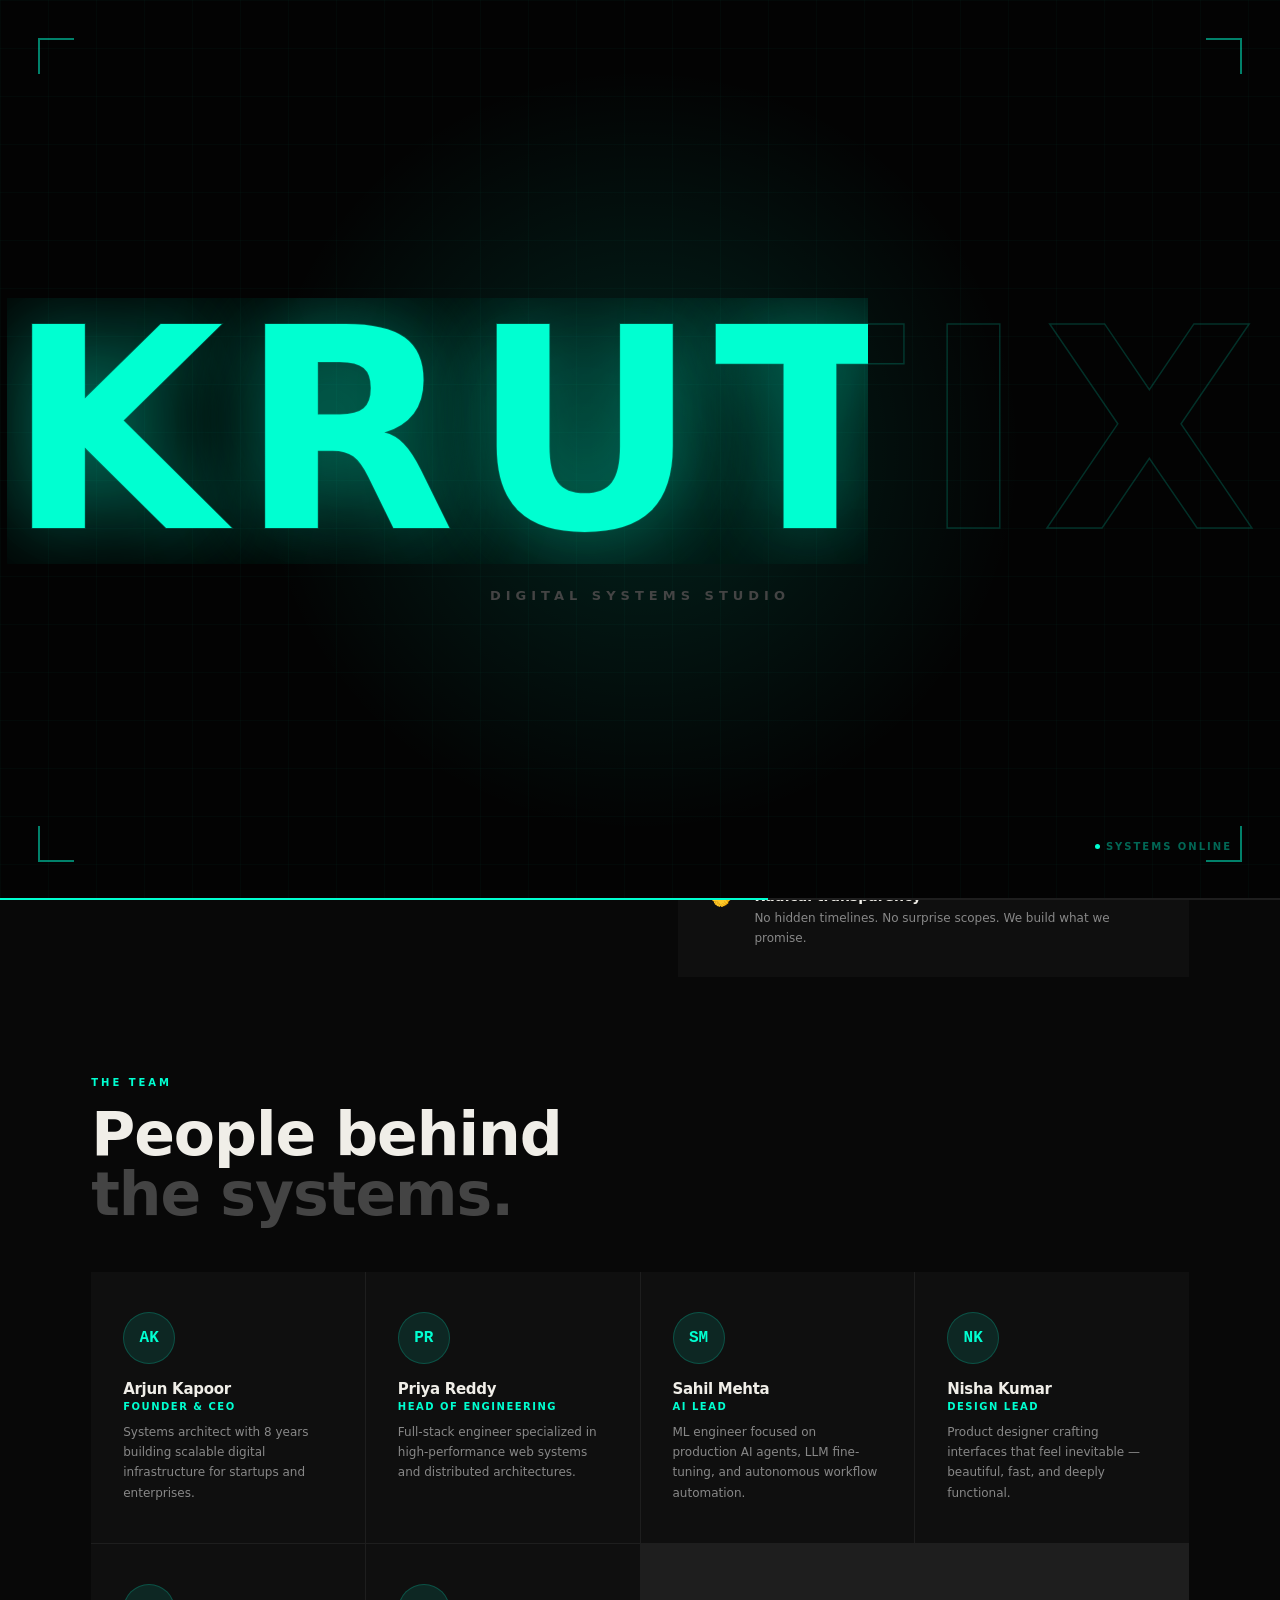
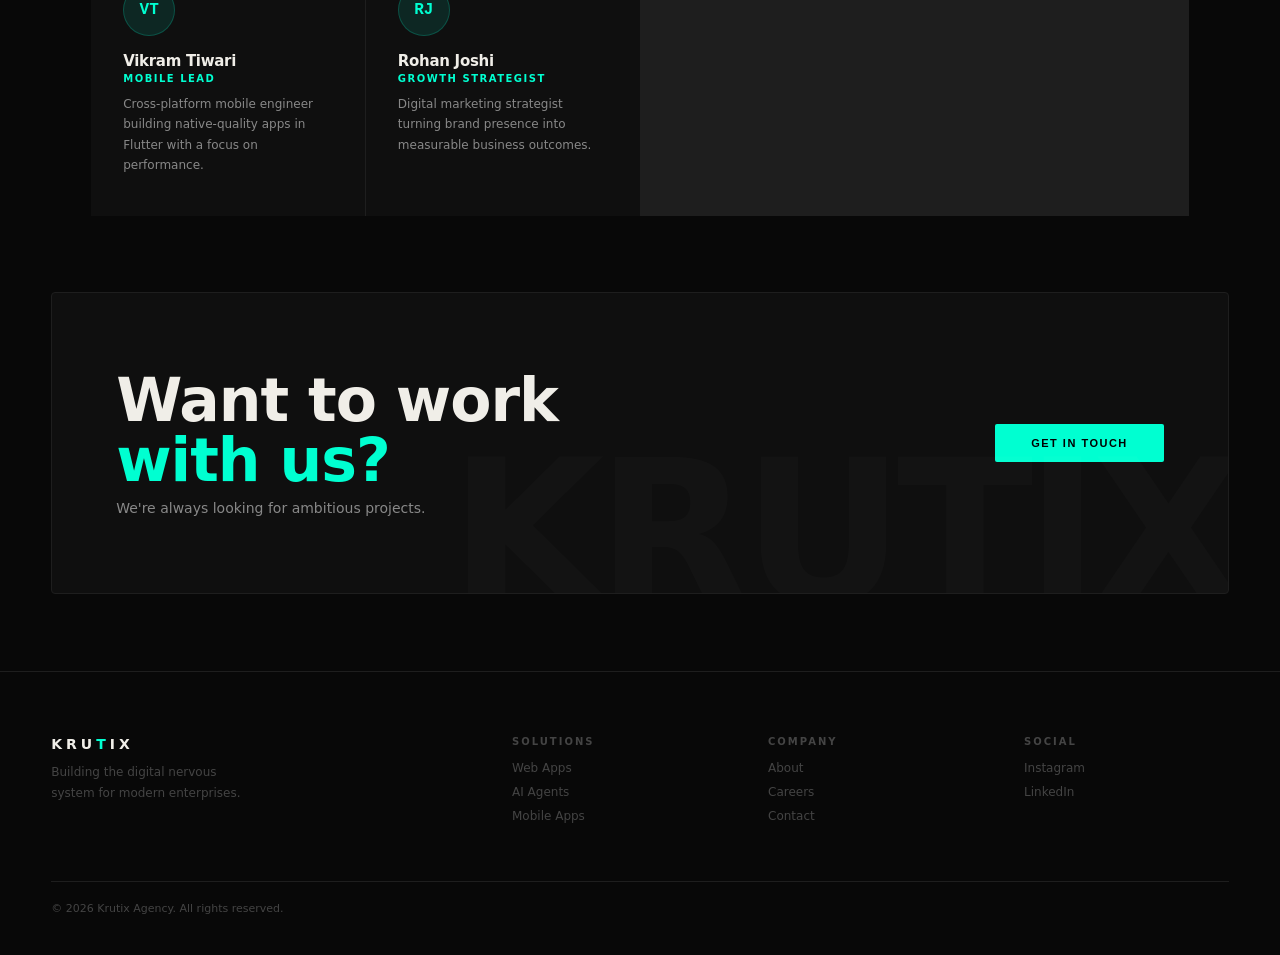
==== commit 9de402f3: "feat: complete redesign v2.0" ====
--- a/about.html
+++ b/about.html
@@ -2,273 +2,194 @@
 <html lang="en">
 
 <head>
-    <meta charset="UTF-8">
-    <meta name="viewport" content="width=device-width, initial-scale=1.0">
-    <title>Krutix</title>
-    <link rel="icon" type="image/png" href="krutix.png">
-    <link rel="preconnect" href="https://fonts.googleapis.com">
-    <link rel="preconnect" href="https://fonts.gstatic.com" crossorigin>
-    <link href="https://fonts.googleapis.com/css2?family=Outfit:wght@300;400;600;700&display=swap" rel="stylesheet">
-    <link rel="stylesheet" href="styles.css">
-    <style>
-        /* Specific styles for about page */
-        .about-hero {
-            padding: 12vh 5% 1rem;
-            text-align: center;
-        }
-
-        .about-grid {
-            display: grid;
-            grid-template-columns: 1fr 1fr;
-            gap: 4rem;
-            max-width: 1200px;
-            margin: 1rem auto 3rem;
-            align-items: center;
-        }
-
-        .about-text h2 {
-            font-size: 2.5rem;
-            margin-bottom: 1.5rem;
-        }
-
-        .about-text p {
-            color: var(--text-muted);
-            margin-bottom: 1.5rem;
-            line-height: 1.6;
-            font-size: 1.1rem;
-        }
-
-        .about-visual {
-            height: 400px;
-            background: linear-gradient(135deg, rgba(255, 255, 255, 0.05), rgba(255, 255, 255, 0.02));
-            border-radius: 20px;
-            border: 1px solid rgba(255, 255, 255, 0.1);
-            position: relative;
-            overflow: hidden;
-            display: flex;
-            align-items: center;
-            justify-content: center;
-        }
-
-        .visual-brand {
-            font-size: 3rem;
-            font-weight: 800;
-            letter-spacing: 0.5rem;
-            color: #fff;
-            position: relative;
-            z-index: 5;
-            text-shadow: 0 0 20px rgba(0, 243, 255, 0.5);
-            animation: brand-glow 4s ease-in-out infinite alternate, float 6s ease-in-out infinite;
-            background: linear-gradient(90deg, #fff, var(--accent-cyan));
-            -webkit-background-clip: text;
-            background-clip: text;
-            -webkit-text-fill-color: transparent;
-        }
-
-        @keyframes brand-glow {
-            from {
-                text-shadow: 0 0 10px rgba(0, 243, 255, 0.5), 0 0 20px rgba(0, 243, 255, 0.2);
-                transform: scale(1);
-            }
-
-            to {
-                text-shadow: 0 0 30px rgba(0, 243, 255, 0.8), 0 0 50px rgba(0, 243, 255, 0.4);
-                transform: scale(1.05);
-            }
-        }
-
-        .creativity-section {
-            text-align: center;
-            padding: 6rem 5%;
-            background: rgba(0, 0, 0, 0.2);
-        }
-
-        .creativity-content {
-            max-width: 800px;
-            margin: 0 auto;
-        }
-
-        @media (max-width: 768px) {
-            .about-hero {
-                padding: 10vh 5% 1.5rem;
-                width: 100%;
-                text-align: center;
-            }
-
-            .about-hero .headline {
-                font-size: 2.2rem;
-                margin: 0 auto 1.5rem;
-            }
-
-            .about-grid {
-                grid-template-columns: 1fr;
-                gap: 3rem;
-                margin: 2rem auto;
-                text-align: center;
-                padding: 0 7%;
-            }
-
-            .about-text h2 {
-                font-size: 1.8rem;
-                margin-bottom: 1.5rem !important;
-                text-align: center;
-            }
-
-            .about-text p {
-                text-align: center !important;
-                font-size: 1rem;
-                margin-bottom: 1.5rem;
-            }
-
-            .about-visual {
-                height: 250px;
-                order: -1;
-                width: 90%;
-                margin: 0 auto;
-            }
-
-            .visual-brand {
-                font-size: 1.8rem;
-                letter-spacing: 0.3rem;
-            }
-
-            .cta-section .cta-headline {
-                font-size: 2.2rem !important;
-            }
-
-            .cta-section .subtext {
-                font-size: 1rem !important;
-                margin-bottom: 2rem !important;
-                padding: 0 5%;
-            }
-        }
-    </style>
+  <meta charset="UTF-8" />
+  <meta name="viewport" content="width=device-width,initial-scale=1.0" />
+  <title>KRUTIX</title>
+  <link rel="icon" type="image/svg+xml" href="favicon.svg">
+  <link rel="stylesheet" href="style.css">
 </head>
 
 <body>
-    <div class="background-globes">
-        <div class="globe globe-1"></div>
-        <div class="globe globe-2"></div>
-        <div class="globe globe-3"></div>
+
+  <!-- KRUTIX INTRO -->
+  <div id="krutix-intro">
+    <div class="ki-grid"></div>
+    <div class="ki-glow"></div>
+    <div class="ki-scan"></div>
+    <div class="ki-corners"><span></span><span></span><span></span><span></span></div>
+    <div class="ki-word-wrap">
+      <div style="position:relative;display:inline-block">
+        <div class="ki-outline">KRUTIX</div>
+        <div class="ki-fill-wrap" id="ki-fill">
+          <div class="ki-filled">KRUTIX</div>
+        </div>
+      </div>
     </div>
+    <div class="ki-sub">Digital Systems Studio</div>
+    <div class="ki-status">Systems Online</div>
+    <div class="ki-bar-wrap">
+      <div class="ki-bar" id="ki-bar"></div>
+    </div>
+  </div>
 
-    <nav class="glass-nav">
-        <a href="index.html" class="logo">KRUTIX</a>
+  <!-- NAV -->
+  <nav id="nav">
+    <div class="logo" href="index.html">KRU<span>T</span>IX</div>
+    <ul class="nav-links">
+      <li><a href="index.html" id="nav-home">Home</a></li>
+      <li><a href="index.html#services" id="nav-solutions">Solutions</a></li>
+      <li><a href="work.html" id="nav-work">Work</a></li>
+      <li><a href="about.html" id="nav-about">About</a></li>
+      <li><a href="careers.html" id="nav-careers">Careers</a></li>
+    </ul>
+    <button class="nav-cta" onclick="window.location.href='contact.html'">Get in Touch</button>
+    <button class="hamburger" id="hamburger" onclick="toggleMenu()"><span></span><span></span><span></span></button>
+  </nav>
+  <div class="mobile-menu" id="mobile-menu">
+    <a href="index.html">Home</a>
+    <a href="index.html#services">Solutions</a>
+    <a href="work.html">Work</a>
+    <a href="about.html">About</a>
+    <a href="careers.html">Careers</a>
+    <a href="contact.html">Get in Touch</a>
+  </div>
 
-        <div class="nav-toggle" id="mobile-menu">
-            <span class="bar"></span>
-            <span class="bar"></span>
-            <span class="bar"></span>
+  <!-- ABOUT -->
+  <div class="page" id="page-about">
+    <div class="about-hero">
+      <div class="grid-bg"></div>
+      <div class="glow-orb orb1"></div>
+      <p class="page-eyebrow">Who we are</p>
+      <h1 class="page-title">We're architects<br><span class="stroke">of digital systems.</span></h1>
+    </div>
+    <div class="about-body">
+      <div class="about-grid">
+        <div class="about-text">
+          <h3>Not an agency.<br>A systems studio.</h3>
+          <p>Krutix was founded with one belief — most businesses don't need a website, they need a digital nervous
+            system. One that thinks, responds, scales, and operates without constant human intervention.</p>
+          <p>We work with founders, enterprises, and growth-stage companies to design and deploy AI-powered digital
+            infrastructure that becomes a genuine competitive advantage.</p>
+          <p>Every engagement starts with deep discovery. We ask uncomfortable questions, challenge assumptions, and
+            then architect with precision.</p>
         </div>
+        <div class="about-vals">
+          <div class="aval">
+            <div class="aval-ico">⚡</div>
+            <div>
+              <div class="aval-title">Speed is a feature</div>
+              <div class="aval-text">We engineer performance at every layer — infrastructure, code, and UX.</div>
+            </div>
+          </div>
+          <div class="aval">
+            <div class="aval-ico">🎯</div>
+            <div>
+              <div class="aval-title">Precision over perfection</div>
+              <div class="aval-text">We ship systems that work exceptionally well for their purpose.</div>
+            </div>
+          </div>
+          <div class="aval">
+            <div class="aval-ico">🔁</div>
+            <div>
+              <div class="aval-title">Systems thinking</div>
+              <div class="aval-text">We see businesses as interconnected systems — every solution considers the whole.
+              </div>
+            </div>
+          </div>
+          <div class="aval">
+            <div class="aval-ico">🤝</div>
+            <div>
+              <div class="aval-title">Radical transparency</div>
+              <div class="aval-text">No hidden timelines. No surprise scopes. We build what we promise.</div>
+            </div>
+          </div>
+        </div>
+      </div>
+      <div>
+        <p class="eyebrow">The team</p>
+        <h2 class="sec-title" style="margin-bottom:clamp(28px,4vw,48px)">People behind<br><span class="muted">the
+            systems.</span></h2>
+        <div class="team-grid">
+          <div class="tcard">
+            <div class="tavatar">AK</div>
+            <div class="tname">Arjun Kapoor</div>
+            <div class="trole">Founder & CEO</div>
+            <div class="tbio">Systems architect with 8 years building scalable digital infrastructure for startups and
+              enterprises.</div>
+          </div>
+          <div class="tcard">
+            <div class="tavatar">PR</div>
+            <div class="tname">Priya Reddy</div>
+            <div class="trole">Head of Engineering</div>
+            <div class="tbio">Full-stack engineer specialized in high-performance web systems and distributed
+              architectures.</div>
+          </div>
+          <div class="tcard">
+            <div class="tavatar">SM</div>
+            <div class="tname">Sahil Mehta</div>
+            <div class="trole">AI Lead</div>
+            <div class="tbio">ML engineer focused on production AI agents, LLM fine-tuning, and autonomous workflow
+              automation.</div>
+          </div>
+          <div class="tcard">
+            <div class="tavatar">NK</div>
+            <div class="tname">Nisha Kumar</div>
+            <div class="trole">Design Lead</div>
+            <div class="tbio">Product designer crafting interfaces that feel inevitable — beautiful, fast, and deeply
+              functional.</div>
+          </div>
+          <div class="tcard">
+            <div class="tavatar">VT</div>
+            <div class="tname">Vikram Tiwari</div>
+            <div class="trole">Mobile Lead</div>
+            <div class="tbio">Cross-platform mobile engineer building native-quality apps in Flutter with a focus on
+              performance.</div>
+          </div>
+          <div class="tcard">
+            <div class="tavatar">RJ</div>
+            <div class="tname">Rohan Joshi</div>
+            <div class="trole">Growth Strategist</div>
+            <div class="tbio">Digital marketing strategist turning brand presence into measurable business outcomes.
+            </div>
+          </div>
+        </div>
+      </div>
+    </div>
+    <div class="cta-band">
+      <div>
+        <h2 class="sec-title" style="margin-bottom:10px">Want to work<br><span style="color:var(--cyan)">with us?</span>
+        </h2>
+        <p style="font-size:14px;color:var(--ink2)">We're always looking for ambitious projects.</p>
+      </div><button class="btn-c" onclick="window.location.href='contact.html'">Get in Touch</button>
+    </div>
+    <footer>
+      <div class="ft">
+        <div>
+          <div class="flogo">KRU<span>T</span>IX</div>
+          <div class="fdesc">Building the digital nervous system for modern enterprises.</div>
+        </div>
+        <div class="fcol">
+          <h4>Solutions</h4><a href="index.html#services">Web Apps</a><a
+            href="index.html#services">AI Agents</a><a href="index.html#services">Mobile Apps</a>
+        </div>
+        <div class="fcol">
+          <h4>Company</h4><a href="about.html">About</a><a href="careers.html">Careers</a><a
+            href="contact.html">Contact</a>
+        </div>
+        <div class="fcol">
+          <h4>Social</h4><a href="https://instagram.com/krutix.ai" target="_blank">Instagram</a><a
+            href="https://linkedin.com/company/krutix" target="_blank">LinkedIn</a>
+        </div>
+      </div>
+      <div class="fb">
+        <div class="fcopy">© 2026 Krutix Agency. All rights reserved.</div>
+      </div>
+    </footer>
+  </div>
+    </footer>
+  </div>
 
-        <div class="nav-links">
-            <a href="index.html#services" class="nav-link">Solutions</a>
-            <a href="about.html" class="nav-link" style="color:#fff;">About</a>
-            <a href="contact.html" class="cta-button-small">Get in Touch</a>
-        </div>
-    </nav>
-
-    <main>
-        <section class="about-hero reveal-text">
-            <h1 class="headline">Who We <span class="gradient-text">Are</span></h1>
-            <p class="subtext">Architects of the intelligent digital future.</p>
-        </section>
-
-        <section class="about-content">
-            <div class="about-grid">
-                <div class="about-text reveal-text">
-                    <h2 style="color: #fff;">Building the Future</h2>
-                    <p style="margin-bottom: 1.5rem;">
-                        At Krutix, we don't just write code; we engineer digital intelligence. We saw a world where
-                        businesses were suffocating under manual processes and outdated websites. We decided to change
-                        that.
-                    </p>
-                    <p>
-                        We are a team of visionaries, developers, and AI architects dedicated to creating
-                        self-sustaining digital ecosystems. Our mission is to liberate human creativity by automating
-                        the mundane.
-                    </p>
-                </div>
-                <div class="about-visual">
-                    <div class="visual-brand">KRUTIX</div>
-                    <!-- Abstract representation of system -->
-                    <div class="geo-shape shape-triangle" style="animation: rotate-float 10s linear infinite;"></div>
-                    <div class="cta-orb orb-1" style="width:200px; height:200px; filter:blur(60px);"></div>
-                </div>
-            </div>
-        </section>
-
-        <section class="about-cta">
-            <div class="cta-content reveal-text">
-                <h2 class="cta-headline">
-                    The future is <span class="gradient-text">autonomous.</span><br>
-                    Are you ready to lead it?
-                </h2>
-                <p class="subtext">
-                    Don't just adapt to the future. Engineer it. <br>
-                    We build self-evolving digital ecosystems that scale with your vision and automate your growth.
-                </p>
-                <a href="contact.html" class="cta-btn-minimal">Ignite Your Growth</a>
-            </div>
-        </section>
-    </main>
-
-    <footer class="main-footer">
-        <div class="footer-content">
-            <div class="footer-brand">
-                <h2>KRUTIX</h2>
-                <p>Building the digital nervous system for modern enterprises.</p>
-            </div>
-            <div class="footer-col">
-                <h4>Solutions</h4>
-                <a href="index.html#services">Web Apps</a>
-                <a href="index.html#services">AI Agents</a>
-                <a href="index.html#services">Mobile Apps</a>
-            </div>
-            <div class="footer-col">
-                <h4>Company</h4>
-                <a href="about.html">About</a>
-                <a href="careers.html">Careers</a>
-                <a href="contact.html">Contact</a>
-            </div>
-            <div class="footer-col">
-                <h4>Social</h4>
-                <a href="https://instagram.com/krutix.ai" target="_blank">Instagram</a>
-                <a href="https://www.linkedin.com/company/krutix/" target="_blank">LinkedIn</a>
-                <a href="https://github.com/orgs/Krutix-Agency/" target="_blank">GitHub</a>
-            </div>
-        </div>
-        <div class="footer-bottom">
-            &copy; 2026 Krutix Agency. All rights reserved.
-        </div>
-    </footer>
-    <script>
-        const mobileMenu = document.getElementById('mobile-menu');
-        const navLinks = document.querySelector('.nav-links');
-
-        mobileMenu.addEventListener('click', () => {
-            navLinks.classList.toggle('active');
-        });
-
-        // Scroll Reveal Observer
-        const observerOptions = {
-            threshold: 0.1,
-            rootMargin: "0px 0px -50px 0px"
-        };
-
-        const observer = new IntersectionObserver((entries) => {
-            entries.forEach(entry => {
-                if (entry.isIntersecting) {
-                    entry.target.classList.add('active');
-                    observer.unobserve(entry.target);
-                }
-            });
-        }, observerOptions);
-
-        document.querySelectorAll('.reveal-text').forEach(el => {
-            observer.observe(el);
-        });
-    </script>
+  <script src="script.js"></script>
 </body>
 
-</html>+</html>
--- a/style.css
+++ b/style.css
@@ -0,0 +1,271 @@
+*{margin:0;padding:0;box-sizing:border-box}
+:root{
+  --bg:#080808;--bg2:#0f0f0f;--bg3:#161616;
+  --border:#1e1e1e;--border2:#2a2a2a;
+  --ink:#F0EEE8;--ink2:#888;--ink3:#444;
+  --cyan:#00FFD1;--cyan-dim:rgba(0,255,209,.1);--cyan-glow:rgba(0,255,209,.3);
+  --purple:#A78BFA;--purple-dim:rgba(167,139,250,.1);
+}
+html{scroll-behavior:smooth}
+body{background:var(--bg);color:var(--ink);font-family:'Inter',system-ui,sans-serif;overflow-x:hidden}
+::-webkit-scrollbar{width:3px}
+::-webkit-scrollbar-track{background:var(--bg)}
+::-webkit-scrollbar-thumb{background:var(--border2)}
+
+/* ---- INTRO ---- */
+#krutix-intro{position:fixed;inset:0;z-index:9999;background:#030303;display:flex;flex-direction:column;align-items:center;justify-content:center;overflow:hidden}
+.ki-grid{position:absolute;inset:0;background-image:linear-gradient(rgba(0,255,209,.025) 1px,transparent 1px),linear-gradient(90deg,rgba(0,255,209,.025) 1px,transparent 1px);background-size:48px 48px}
+.ki-glow{position:absolute;width:min(900px,130vw);height:min(900px,130vw);border-radius:50%;background:radial-gradient(circle,rgba(0,255,209,.13) 0%,transparent 60%);top:50%;left:50%;transform:translate(-50%,-50%);animation:kiGlowPulse 2.5s ease-in-out infinite alternate}
+@keyframes kiGlowPulse{from{opacity:.6;transform:translate(-50%,-50%) scale(.92)}to{opacity:1;transform:translate(-50%,-50%) scale(1.08)}}
+.ki-scan{position:absolute;left:0;right:0;height:3px;background:linear-gradient(90deg,transparent 0%,rgba(0,255,209,.15) 20%,var(--cyan) 50%,rgba(0,255,209,.15) 80%,transparent 100%);top:-3px;animation:kiScan 1.6s ease-in-out forwards;filter:blur(.5px)}
+@keyframes kiScan{0%{top:0%;opacity:1}100%{top:102%;opacity:.3}}
+.ki-corners span{position:absolute;width:clamp(20px,4vw,36px);height:clamp(20px,4vw,36px);border-color:rgba(0,255,209,.5);border-style:solid}
+.ki-corners span:nth-child(1){top:clamp(16px,3vw,40px);left:clamp(16px,3vw,40px);border-width:2px 0 0 2px}
+.ki-corners span:nth-child(2){top:clamp(16px,3vw,40px);right:clamp(16px,3vw,40px);border-width:2px 2px 0 0}
+.ki-corners span:nth-child(3){bottom:clamp(16px,3vw,40px);left:clamp(16px,3vw,40px);border-width:0 0 2px 2px}
+.ki-corners span:nth-child(4){bottom:clamp(16px,3vw,40px);right:clamp(16px,3vw,40px);border-width:0 2px 2px 0}
+.ki-word-wrap{position:relative;z-index:2;display:flex;flex-direction:column;align-items:center;gap:0}
+.ki-outline{font-size:clamp(72px,22vw,280px);font-weight:900;letter-spacing:clamp(4px,1.5vw,16px);text-transform:uppercase;color:transparent;-webkit-text-stroke:1.5px rgba(0,255,209,.18);line-height:.95;user-select:none;white-space:nowrap}
+.ki-fill-wrap{position:absolute;inset:0;width:0%;overflow:hidden;white-space:nowrap}
+.ki-fill-wrap .ki-filled{font-size:clamp(72px,22vw,280px);font-weight:900;letter-spacing:clamp(4px,1.5vw,16px);text-transform:uppercase;color:var(--cyan);line-height:.95;white-space:nowrap;text-shadow:0 0 80px rgba(0,255,209,.4),0 0 160px rgba(0,255,209,.15)}
+.ki-sub{position:relative;z-index:2;font-size:clamp(9px,1.8vw,13px);font-weight:700;letter-spacing:clamp(2px,1vw,5px);text-transform:uppercase;color:var(--ink3);margin-top:clamp(12px,2vw,24px);opacity:0;animation:fadeUp .5s 2s forwards}
+.ki-bar-wrap{position:absolute;bottom:0;left:0;right:0;height:2px;background:var(--border)}
+.ki-bar{height:100%;width:0%;background:var(--cyan);transition:none}
+.ki-status{position:absolute;bottom:clamp(20px,4vw,48px);right:clamp(20px,4vw,48px);font-size:10px;font-weight:700;letter-spacing:2px;text-transform:uppercase;color:rgba(0,255,209,.4);display:flex;align-items:center;gap:6px}
+.ki-status::before{content:'';width:5px;height:5px;border-radius:50%;background:var(--cyan);animation:blink 1s infinite}
+@keyframes shimmer{0%{transform:translateX(-100%)}100%{transform:translateX(100%)}}
+@keyframes fadeUp{from{opacity:0;transform:translateY(8px)}to{opacity:1;transform:translateY(0)}}
+@keyframes blink{0%,100%{opacity:1}50%{opacity:.15}}
+
+/* ---- NAV ---- */
+nav{position:fixed;top:0;left:0;right:0;z-index:200;height:60px;padding:0 clamp(16px,4vw,60px);display:flex;align-items:center;justify-content:space-between;border-bottom:1px solid transparent;transition:all .3s;background:rgba(8,8,8,0)}
+nav.scrolled{background:rgba(8,8,8,.95);backdrop-filter:blur(20px);border-bottom-color:var(--border)}
+.logo{font-size:14px;font-weight:800;letter-spacing:4px;text-transform:uppercase;cursor:pointer;color:var(--ink);flex-shrink:0}
+.logo span{color:var(--cyan)}
+.nav-links{display:flex;gap:0;list-style:none}
+.nav-links li a{font-size:11px;letter-spacing:.8px;text-transform:uppercase;color:var(--ink3);text-decoration:none;padding:8px 14px;transition:color .2s;cursor:pointer;display:block}
+.nav-links li a:hover,.nav-links li a.active{color:var(--cyan)}
+.nav-cta{font-size:11px;font-weight:700;letter-spacing:1.2px;text-transform:uppercase;padding:8px 18px;border:1px solid var(--cyan);color:var(--cyan);border-radius:2px;cursor:pointer;background:transparent;transition:all .2s;white-space:nowrap}
+.nav-cta:hover{background:var(--cyan);color:#000}
+/* Mobile nav */
+.hamburger{display:none;flex-direction:column;gap:5px;cursor:pointer;padding:4px;background:none;border:none}
+.hamburger span{width:22px;height:1.5px;background:var(--ink);transition:all .3s;display:block}
+.hamburger.open span:nth-child(1){transform:rotate(45deg) translate(4.5px,4.5px)}
+.hamburger.open span:nth-child(2){opacity:0}
+.hamburger.open span:nth-child(3){transform:rotate(-45deg) translate(4.5px,-4.5px)}
+.mobile-menu{display:none;position:fixed;top:60px;left:0;right:0;background:rgba(8,8,8,.98);backdrop-filter:blur(20px);border-bottom:1px solid var(--border);z-index:199;padding:16px 0;flex-direction:column}
+.mobile-menu.open{display:flex}
+.mobile-menu a{font-size:13px;letter-spacing:1px;text-transform:uppercase;color:var(--ink2);text-decoration:none;padding:14px 24px;border-bottom:1px solid var(--border);cursor:pointer;transition:color .2s}
+.mobile-menu a:last-child{border-bottom:none;color:var(--cyan)}
+.mobile-menu a:hover{color:var(--cyan)}
+@media(max-width:768px){
+  .nav-links{display:none}
+  .nav-cta{display:none}
+  .hamburger{display:flex}
+}
+
+/* ---- PAGE ---- */
+.page{display:block;min-height:100vh;animation:pgIn .45s ease}
+@keyframes pgIn{from{opacity:0;transform:translateY(14px)}to{opacity:1;transform:translateY(0)}}
+
+/* ---- HERO ---- */
+.hero{height:100vh;min-height:600px;display:flex;flex-direction:column;align-items:center;justify-content:center;text-align:center;padding:0 clamp(20px,5vw,60px);position:relative;overflow:hidden}
+.grid-bg{position:absolute;inset:0;background-image:linear-gradient(rgba(0,255,209,.03) 1px,transparent 1px),linear-gradient(90deg,rgba(0,255,209,.03) 1px,transparent 1px);background-size:64px 64px;mask-image:radial-gradient(ellipse 90% 70% at 50% 50%,black 20%,transparent 100%)}
+.glow-orb{position:absolute;border-radius:50%;pointer-events:none}
+.orb1{width:min(700px,100vw);height:min(700px,100vw);background:radial-gradient(circle,rgba(0,255,209,.06) 0%,transparent 65%);top:50%;left:50%;transform:translate(-50%,-50%);animation:orbPulse 8s ease-in-out infinite}
+.orb2{width:min(400px,80vw);height:min(400px,80vw);background:radial-gradient(circle,rgba(167,139,250,.05) 0%,transparent 65%);top:25%;right:5%;animation:orbPulse 10s ease-in-out infinite reverse}
+@keyframes orbPulse{0%,100%{transform:translate(-50%,-50%) scale(1)}50%{transform:translate(-50%,-50%) scale(1.15)}}
+.hero-badge{display:inline-flex;align-items:center;gap:8px;font-size:10px;font-weight:700;letter-spacing:2px;text-transform:uppercase;color:var(--cyan);border:1px solid rgba(0,255,209,.25);padding:6px 16px;border-radius:100px;margin-bottom:clamp(20px,4vw,40px);background:var(--cyan-dim);opacity:0;animation:slideUp .8s .2s forwards;position:relative;z-index:1}
+.hero-badge::before{content:'';width:6px;height:6px;border-radius:50%;background:var(--cyan);animation:blink 2s infinite}
+h1.hero-title{font-size:clamp(38px,9vw,100px);font-weight:900;line-height:.95;letter-spacing:clamp(-2px,-0.04em,-4px);margin-bottom:clamp(16px,3vw,30px);opacity:0;animation:slideUp .9s .4s forwards;position:relative;z-index:1}
+.stroke{color:transparent;-webkit-text-stroke:1.5px var(--cyan)}
+.muted{color:var(--ink3)}
+.hero-sub{font-size:clamp(14px,2vw,17px);color:var(--ink2);line-height:1.85;max-width:500px;margin:0 auto clamp(28px,5vw,52px);opacity:0;animation:slideUp .9s .6s forwards;position:relative;z-index:1}
+.hero-btns{display:flex;gap:12px;justify-content:center;flex-wrap:wrap;opacity:0;animation:slideUp .9s .8s forwards;position:relative;z-index:1}
+.btn-c{font-size:11px;font-weight:700;letter-spacing:1.5px;text-transform:uppercase;padding:13px clamp(20px,4vw,36px);background:var(--cyan);color:#000;border-radius:2px;cursor:pointer;border:none;transition:box-shadow .25s,transform .15s}
+.btn-c:hover{box-shadow:0 0 40px var(--cyan-glow);transform:translateY(-2px)}
+.btn-o{font-size:11px;font-weight:600;letter-spacing:1px;text-transform:uppercase;padding:13px clamp(16px,3vw,28px);border:1px solid var(--border2);color:var(--ink2);border-radius:2px;cursor:pointer;background:transparent;transition:border-color .2s,color .2s}
+.btn-o:hover{border-color:var(--ink2);color:var(--ink)}
+.hero-stats{position:absolute;bottom:0;left:0;right:0;border-top:1px solid var(--border);display:flex;justify-content:center;opacity:0;animation:fadeUp2 .9s 1.2s forwards;overflow-x:auto}
+.hstat{text-align:center;padding:clamp(16px,3vw,28px) clamp(20px,4vw,60px);border-right:1px solid var(--border);display:flex;flex-direction:column;align-items:center;justify-content:center;flex-shrink:0}
+.hstat:last-child{border-right:none}
+.hstat-val{font-size:clamp(20px,4vw,30px);font-weight:800;letter-spacing:-1px;color:var(--ink);line-height:1;display:flex;align-items:baseline;gap:2px}
+.hstat-val em{color:var(--cyan);font-style:normal}
+.hstat-lbl{font-size:9px;letter-spacing:2px;text-transform:uppercase;color:var(--ink3);margin-top:5px}
+@keyframes slideUp{from{opacity:0;transform:translateY(24px)}to{opacity:1;transform:translateY(0)}}
+@keyframes fadeUp2{from{opacity:0}to{opacity:1}}
+
+/* ---- MARQUEE ---- */
+.marquee-bar{border-top:1px solid var(--border);border-bottom:1px solid var(--border);padding:13px 0;overflow:hidden;background:var(--bg2)}
+.mtrack{display:flex;animation:mscroll 22s linear infinite;width:max-content}
+.mtag{font-size:10px;font-weight:700;letter-spacing:3px;text-transform:uppercase;color:var(--ink3);padding:0 36px;border-right:1px solid var(--border);white-space:nowrap}
+.mtag.hi{color:var(--cyan)}
+@keyframes mscroll{0%{transform:translateX(0)}100%{transform:translateX(-50%)}}
+
+/* ---- CLIENTS BAR ---- */
+.clients-bar{border-bottom:1px solid var(--border);padding:clamp(20px,4vw,32px) clamp(20px,4vw,60px);background:var(--bg2)}
+.clients-label{font-size:10px;font-weight:700;letter-spacing:2.5px;text-transform:uppercase;color:var(--ink3);margin-bottom:18px;text-align:center}
+.clients-row{display:flex;align-items:center;justify-content:center;gap:clamp(20px,4vw,60px);flex-wrap:wrap}
+.client-logo{font-size:12px;font-weight:800;letter-spacing:3px;text-transform:uppercase;color:var(--ink3);opacity:.55;transition:opacity .2s,color .2s;cursor:default}
+.client-logo:hover{opacity:1;color:var(--cyan)}
+.client-logo.featured{color:var(--cyan);opacity:.75}
+
+/* ---- SECTIONS ---- */
+.section{padding:clamp(60px,10vw,120px) clamp(20px,5vw,60px);max-width:1300px;margin:0 auto}
+.eyebrow{font-size:10px;font-weight:700;letter-spacing:3px;text-transform:uppercase;color:var(--cyan);margin-bottom:16px}
+h2.sec-title{font-size:clamp(28px,5vw,60px);font-weight:900;letter-spacing:clamp(-1px,-0.04em,-2.5px);line-height:1;color:var(--ink);margin-bottom:16px}
+.sec-sub{font-size:clamp(13px,2vw,16px);color:var(--ink2);line-height:1.85;max-width:500px;margin-bottom:clamp(36px,6vw,64px)}
+
+/* ---- SERVICES ---- */
+.svc-grid{display:grid;grid-template-columns:repeat(auto-fit,minmax(220px,1fr));gap:1px;background:var(--border)}
+.svc{background:var(--bg);padding:clamp(24px,4vw,40px) clamp(20px,3vw,30px);position:relative;overflow:hidden;cursor:default;transition:background .25s}
+.svc:hover{background:var(--bg3)}
+.svc-n{font-size:10px;font-weight:700;letter-spacing:2px;color:var(--ink3);margin-bottom:22px}
+.svc-ico{font-size:24px;margin-bottom:16px;display:block}
+.svc-name{font-size:clamp(15px,2vw,17px);font-weight:700;color:var(--ink);letter-spacing:-.3px;margin-bottom:10px}
+.svc-desc{font-size:13px;color:var(--ink2);line-height:1.8}
+.svc-tags{display:flex;flex-wrap:wrap;gap:5px;margin-top:16px}
+.stag{font-size:9px;font-weight:600;letter-spacing:.8px;text-transform:uppercase;padding:3px 8px;background:var(--bg3);color:var(--ink3);border-radius:2px}
+.svc-bar{position:absolute;bottom:0;left:0;right:0;height:1px;background:var(--cyan);transform:scaleX(0);transform-origin:left;transition:transform .45s}
+.svc:hover .svc-bar{transform:scaleX(1)}
+
+/* ---- PROCESS ---- */
+.proc-wrap{display:grid;grid-template-columns:1fr 1fr;gap:clamp(40px,6vw,80px);align-items:center}
+@media(max-width:768px){.proc-wrap{grid-template-columns:1fr}}
+.proc-steps{display:flex;flex-direction:column}
+.pstep{display:flex;gap:20px;padding:22px 0;border-bottom:1px solid var(--border);transition:padding-left .2s;cursor:default}
+.pstep:hover{padding-left:8px}
+.pstep:last-child{border-bottom:none}
+.pnum{font-size:10px;font-weight:700;letter-spacing:2px;color:var(--cyan);min-width:24px;padding-top:2px}
+.pname{font-size:15px;font-weight:700;color:var(--ink);letter-spacing:-.3px;margin-bottom:5px}
+.ptext{font-size:13px;color:var(--ink2);line-height:1.8}
+.terminal{background:var(--bg2);border:1px solid var(--border2);border-radius:6px;overflow:hidden}
+.tbar{background:var(--bg3);padding:10px 14px;display:flex;gap:6px;border-bottom:1px solid var(--border)}
+.tdot{width:9px;height:9px;border-radius:50%}
+.tbody{padding:18px;font-family:'Courier New',monospace;font-size:12px;line-height:2.1;color:var(--ink2)}
+.tc{color:var(--cyan)}.tp{color:var(--purple)}.td{color:var(--ink3)}
+
+/* ---- WHY ---- */
+.why-grid{display:grid;grid-template-columns:repeat(auto-fit,minmax(200px,1fr));gap:1px;background:var(--border)}
+.wcard{background:var(--bg);padding:clamp(28px,4vw,48px) clamp(20px,3vw,36px);transition:background .25s;cursor:default}
+.wcard:hover{background:var(--bg3)}
+.wbig{font-size:clamp(36px,6vw,52px);font-weight:900;color:var(--border2);letter-spacing:-3px;margin-bottom:16px;transition:color .3s}
+.wcard:hover .wbig{color:rgba(0,255,209,.15)}
+.wtitle{font-size:clamp(15px,2vw,19px);font-weight:700;color:var(--ink);letter-spacing:-.3px;margin-bottom:10px}
+.wtext{font-size:13px;color:var(--ink2);line-height:1.8}
+
+/* ---- CTA BAND ---- */
+.cta-band{margin:0 clamp(16px,4vw,60px) clamp(40px,6vw,80px);background:var(--bg2);border:1px solid var(--border);border-radius:4px;padding:clamp(40px,6vw,80px) clamp(24px,5vw,80px);display:flex;align-items:center;justify-content:space-between;gap:28px;position:relative;overflow:hidden;flex-wrap:wrap}
+.cta-band::before{content:'KRUTIX';font-size:clamp(80px,18vw,200px);font-weight:900;color:rgba(255,255,255,.02);position:absolute;right:-10px;bottom:-40px;letter-spacing:-8px;pointer-events:none;line-height:1}
+
+/* ---- FOOTER ---- */
+footer{border-top:1px solid var(--border);padding:clamp(40px,6vw,64px) clamp(20px,4vw,60px) clamp(24px,4vw,40px);background:var(--bg)}
+.ft{display:grid;grid-template-columns:2fr 1fr 1fr 1fr;gap:clamp(24px,4vw,60px);margin-bottom:clamp(28px,4vw,48px)}
+@media(max-width:768px){.ft{grid-template-columns:1fr 1fr}}
+@media(max-width:480px){.ft{grid-template-columns:1fr}}
+.flogo{font-size:14px;font-weight:800;letter-spacing:4px;color:var(--ink);margin-bottom:10px}
+.flogo span{color:var(--cyan)}
+.fdesc{font-size:12px;color:var(--ink3);line-height:1.8;max-width:200px}
+.fcol h4{font-size:10px;font-weight:700;letter-spacing:2px;text-transform:uppercase;color:var(--ink3);margin-bottom:14px}
+.fcol a{display:block;font-size:12px;color:var(--ink3);text-decoration:none;margin-bottom:10px;cursor:pointer;transition:color .2s}
+.fcol a:hover{color:var(--cyan)}
+.fb{display:flex;align-items:center;justify-content:space-between;padding-top:20px;border-top:1px solid var(--border);flex-wrap:wrap;gap:10px}
+.fcopy{font-size:11px;color:var(--ink3)}
+.fsoc{display:flex;gap:20px}
+.fsoc a{font-size:11px;color:var(--ink3);text-decoration:none;cursor:pointer;transition:color .2s}
+.fsoc a:hover{color:var(--cyan)}
+
+/* ---- ABOUT ---- */
+.about-hero,.work-hero,.contact-hero,.careers-hero{min-height:50vh;display:flex;flex-direction:column;align-items:center;justify-content:center;text-align:center;padding:clamp(80px,12vw,120px) clamp(20px,5vw,60px) clamp(32px,5vw,60px);position:relative;overflow:hidden}
+.page-eyebrow{font-size:10px;font-weight:700;letter-spacing:3px;text-transform:uppercase;color:var(--cyan);margin-bottom:16px}
+.page-title{font-size:clamp(36px,7vw,80px);font-weight:900;letter-spacing:clamp(-1.5px,-0.04em,-3px);line-height:.95;color:var(--ink)}
+.about-body,.work-body,.contact-body,.careers-body{max-width:1200px;margin:0 auto;padding:clamp(32px,6vw,80px) clamp(20px,4vw,60px)}
+.about-grid{display:grid;grid-template-columns:1fr 1fr;gap:clamp(32px,6vw,80px);align-items:start;margin-bottom:clamp(60px,8vw,100px)}
+@media(max-width:768px){.about-grid{grid-template-columns:1fr}}
+.about-text h3{font-size:clamp(20px,3vw,28px);font-weight:800;letter-spacing:-1px;color:var(--ink);margin-bottom:16px}
+.about-text p{font-size:14px;color:var(--ink2);line-height:1.9;margin-bottom:14px}
+.about-vals{display:flex;flex-direction:column;gap:1px;background:var(--border)}
+.aval{background:var(--bg2);padding:clamp(18px,3vw,28px) clamp(18px,3vw,32px);display:flex;gap:16px;align-items:start;transition:background .2s}
+.aval:hover{background:var(--bg3)}
+.aval-ico{font-size:18px;min-width:28px}
+.aval-title{font-size:14px;font-weight:700;color:var(--ink);margin-bottom:4px}
+.aval-text{font-size:12px;color:var(--ink2);line-height:1.7}
+.team-grid{display:grid;grid-template-columns:repeat(auto-fit,minmax(220px,1fr));gap:1px;background:var(--border)}
+.tcard{background:var(--bg2);padding:clamp(24px,4vw,40px) clamp(20px,3vw,32px);transition:background .2s}
+.tcard:hover{background:var(--bg3)}
+.tavatar{width:52px;height:52px;border-radius:50%;background:var(--cyan-dim);border:1px solid rgba(0,255,209,.2);display:flex;align-items:center;justify-content:center;font-size:16px;font-weight:800;color:var(--cyan);margin-bottom:16px;font-family:'Courier New',monospace}
+.tname{font-size:15px;font-weight:700;color:var(--ink);letter-spacing:-.3px;margin-bottom:3px}
+.trole{font-size:10px;font-weight:700;letter-spacing:1.5px;text-transform:uppercase;color:var(--cyan);margin-bottom:10px}
+.tbio{font-size:12px;color:var(--ink2);line-height:1.7}
+
+/* ---- WORK ---- */
+.filter-row{display:flex;gap:8px;margin-bottom:clamp(32px,5vw,56px);flex-wrap:wrap}
+.filt{font-size:10px;font-weight:700;letter-spacing:1.5px;text-transform:uppercase;padding:8px 18px;border:1px solid var(--border2);color:var(--ink3);border-radius:2px;cursor:pointer;background:transparent;transition:all .2s}
+.filt:hover,.filt.active{border-color:var(--cyan);color:var(--cyan);background:var(--cyan-dim)}
+.work-grid{display:grid;grid-template-columns:repeat(auto-fit,minmax(280px,1fr));gap:1px;background:var(--border)}
+.wproject{background:var(--bg2);padding:clamp(28px,4vw,48px) clamp(20px,4vw,40px);cursor:default;transition:background .25s;position:relative;overflow:hidden}
+.wproject:hover{background:var(--bg3)}
+.wproject-tag{font-size:10px;font-weight:700;letter-spacing:1.5px;text-transform:uppercase;color:var(--cyan);margin-bottom:14px;display:flex;align-items:center;gap:6px}
+.wproject-name{font-size:clamp(17px,2.5vw,24px);font-weight:800;letter-spacing:-.6px;color:var(--ink);margin-bottom:10px}
+.wproject-desc{font-size:13px;color:var(--ink2);line-height:1.8;margin-bottom:20px}
+.wproject-stack{display:flex;gap:5px;flex-wrap:wrap}
+.wstack{font-size:9px;font-weight:600;letter-spacing:.8px;text-transform:uppercase;padding:3px 8px;background:var(--bg3);color:var(--ink3);border-radius:2px}
+.wproject-num{position:absolute;right:24px;top:24px;font-size:clamp(32px,5vw,48px);font-weight:900;color:rgba(255,255,255,.03);letter-spacing:-2px}
+.wproject-line{position:absolute;bottom:0;left:0;right:0;height:1px;background:var(--cyan);transform:scaleX(0);transform-origin:left;transition:transform .45s}
+.wproject:hover .wproject-line{transform:scaleX(1)}
+
+/* ---- CONTACT ---- */
+.contact-grid{display:grid;grid-template-columns:1fr 1.4fr;gap:clamp(32px,6vw,80px);align-items:start}
+@media(max-width:768px){.contact-grid{grid-template-columns:1fr}}
+.contact-info h3{font-size:clamp(18px,3vw,24px);font-weight:800;letter-spacing:-.6px;color:var(--ink);margin-bottom:14px}
+.contact-info p{font-size:13px;color:var(--ink2);line-height:1.85;margin-bottom:28px}
+.cinfo-item{display:flex;gap:12px;padding:16px 0;border-bottom:1px solid var(--border);align-items:start}
+.cinfo-ico{font-size:15px;min-width:22px;padding-top:1px}
+.cinfo-lbl{font-size:9px;font-weight:700;letter-spacing:2px;text-transform:uppercase;color:var(--cyan);margin-bottom:3px}
+.cinfo-val{font-size:13px;color:var(--ink2)}
+.contact-form{background:var(--bg2);border:1px solid var(--border);border-radius:4px;padding:clamp(24px,4vw,48px);position:relative;overflow:hidden;}
+.form-row{display:grid;grid-template-columns:1fr 1fr;gap:14px;margin-bottom:14px}
+@media(max-width:480px){.form-row{grid-template-columns:1fr}}
+.form-group{display:flex;flex-direction:column;gap:7px;margin-bottom:14px}
+.form-group label{font-size:9px;font-weight:700;letter-spacing:2px;text-transform:uppercase;color:var(--ink3)}
+.form-group input,.form-group textarea,.form-group select{background:var(--bg3);border:1px solid var(--border2);border-radius:2px;padding:12px 14px;color:var(--ink);font-size:13px;font-family:inherit;transition:border-color .2s,box-shadow .2s;outline:none}
+.form-group input:focus,.form-group textarea:focus,.form-group select:focus{border-color:var(--cyan);box-shadow:0 0 0 2px var(--cyan-dim)}
+.form-group select option{background:var(--bg3)}
+.form-group textarea{min-height:110px;resize:vertical}
+.submit-btn{width:100%;font-size:11px;font-weight:700;letter-spacing:2px;text-transform:uppercase;padding:14px;background:var(--cyan);color:#000;border:none;border-radius:2px;cursor:pointer;transition:box-shadow .2s,transform .15s;margin-top:6px}
+.submit-btn:hover{box-shadow:0 0 40px var(--cyan-glow);transform:translateY(-1px)}
+.success-msg{display:none;text-align:center;padding:16px;background:rgba(0,255,209,.08);border:1px solid rgba(0,255,209,.2);border-radius:4px;color:var(--cyan);font-size:13px;margin-top:14px}
+
+/* ---- CAREERS ---- */
+.careers-intro{display:grid;grid-template-columns:1fr 1fr;gap:clamp(32px,6vw,80px);margin-bottom:clamp(40px,6vw,80px);align-items:center}
+@media(max-width:768px){.careers-intro{grid-template-columns:1fr}}
+.careers-intro p{font-size:14px;color:var(--ink2);line-height:1.9;margin-bottom:14px}
+.perks-grid{display:grid;grid-template-columns:repeat(auto-fit,minmax(180px,1fr));gap:1px;background:var(--border)}
+.perk{background:var(--bg2);padding:clamp(18px,3vw,28px);transition:background .2s}
+.perk:hover{background:var(--bg3)}
+.perk-ico{font-size:18px;margin-bottom:8px}
+.perk-title{font-size:13px;font-weight:700;color:var(--ink);margin-bottom:4px}
+.perk-text{font-size:12px;color:var(--ink2);line-height:1.7}
+.jobs-section{margin-top:clamp(40px,6vw,80px)}
+.jobs-section h2{font-size:clamp(24px,4vw,44px);font-weight:900;letter-spacing:-1.5px;margin-bottom:24px}
+.job-item{border-bottom:1px solid var(--border);padding:clamp(18px,3vw,28px) 0;display:flex;align-items:center;justify-content:space-between;gap:16px;cursor:pointer;transition:padding-left .2s;flex-wrap:wrap}
+.job-item:hover{padding-left:8px}
+.job-item:first-of-type{border-top:1px solid var(--border)}
+.job-title{font-size:clamp(14px,2vw,17px);font-weight:700;color:var(--ink);letter-spacing:-.3px;margin-bottom:4px}
+.job-meta{font-size:11px;color:var(--ink3)}
+.job-meta span{color:var(--cyan)}
+.job-apply{font-size:10px;font-weight:700;letter-spacing:1.5px;text-transform:uppercase;padding:8px 18px;border:1px solid var(--cyan);color:var(--cyan);border-radius:2px;cursor:pointer;background:rgba(0,255,209,0.05);transition:all .2s;white-space:nowrap;flex-shrink:0}
+.job-item:hover .job-apply{background:var(--cyan);color:#000;box-shadow:0 0 15px var(--cyan-glow)}
+
+/* ---- MODAL ---- */
+#cv-modal{display:none}
+#cv-modal.open{display:flex!important}
+@media(max-width:768px){
+  .hero-stats{position:relative;border-top:1px solid var(--border)}
+  .hero{height:auto;min-height:100svh;padding-bottom:0}
+  .svc-grid{grid-template-columns:1fr}
+  .why-grid{grid-template-columns:1fr}
+  .cta-band{justify-content:center;text-align:center}
+  .cta-band::before{display:none}
+  #jobs-grid{grid-template-columns:1fr!important}
+}
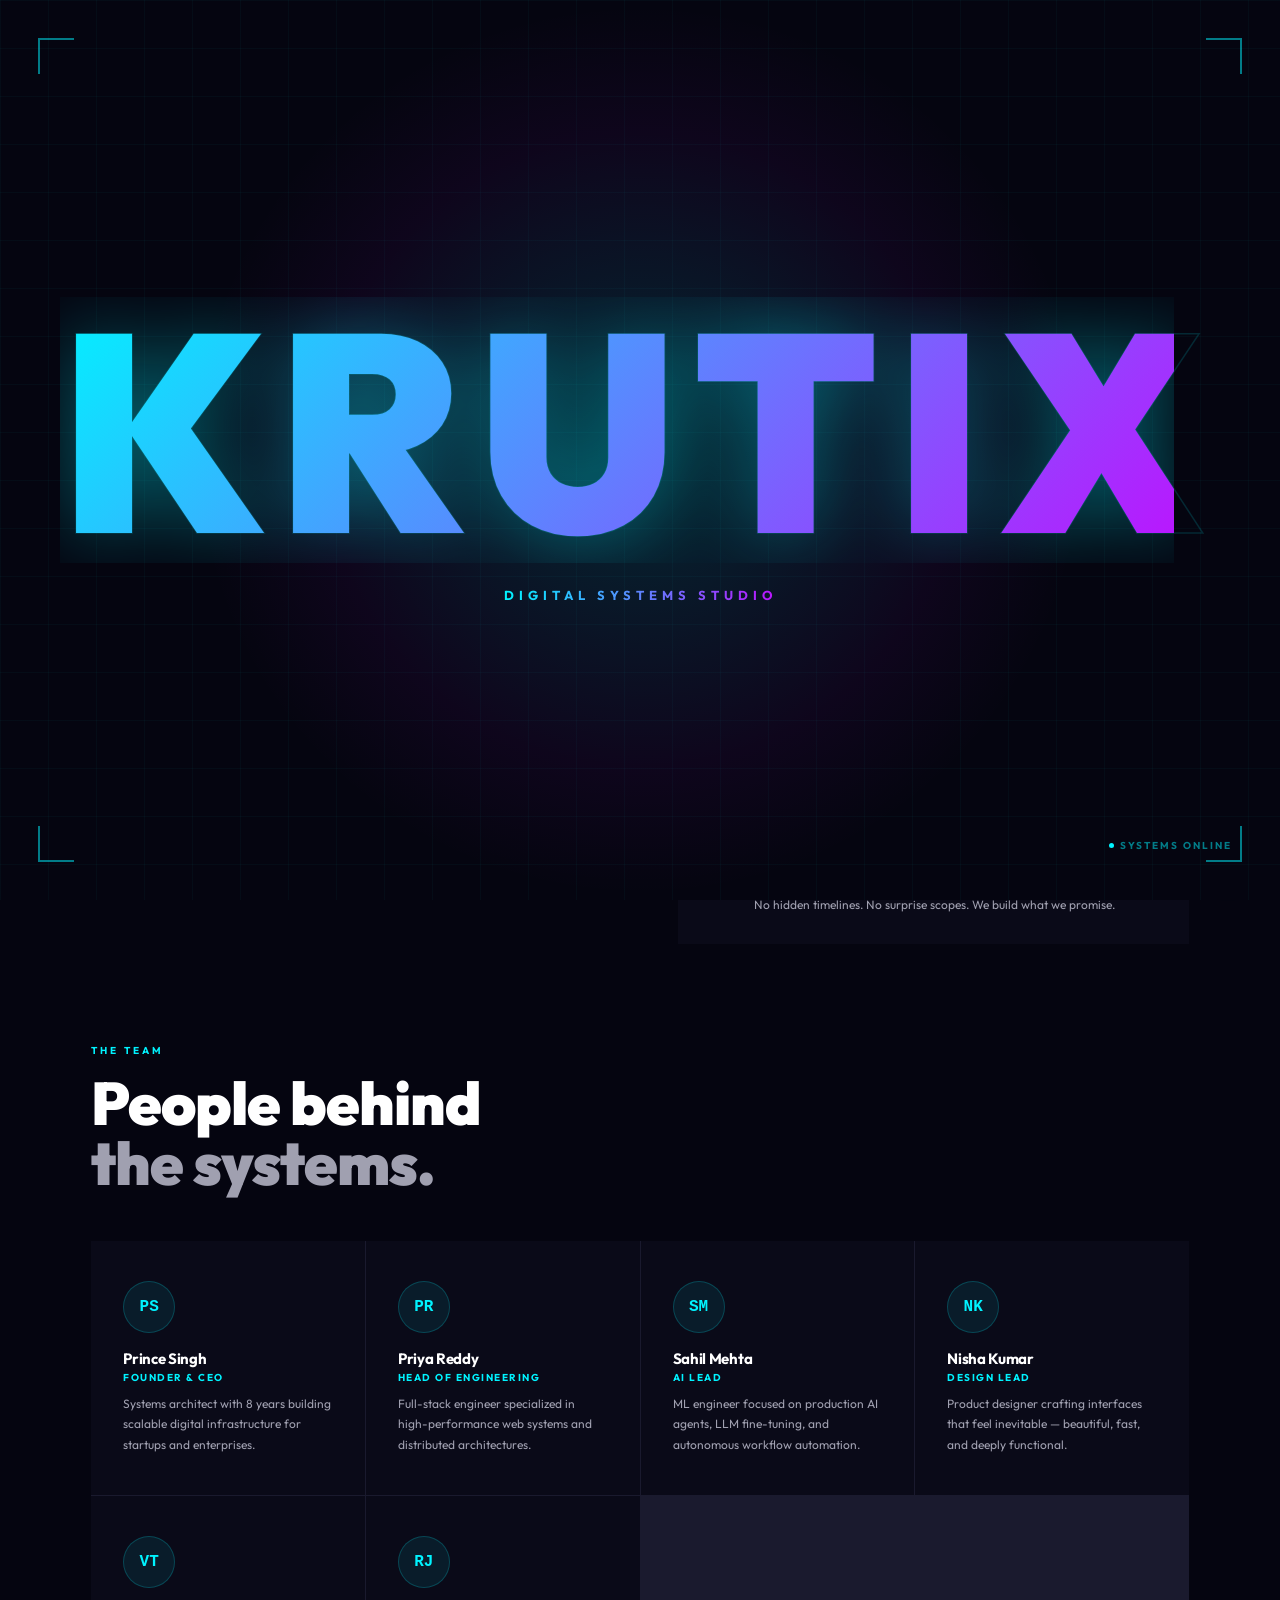
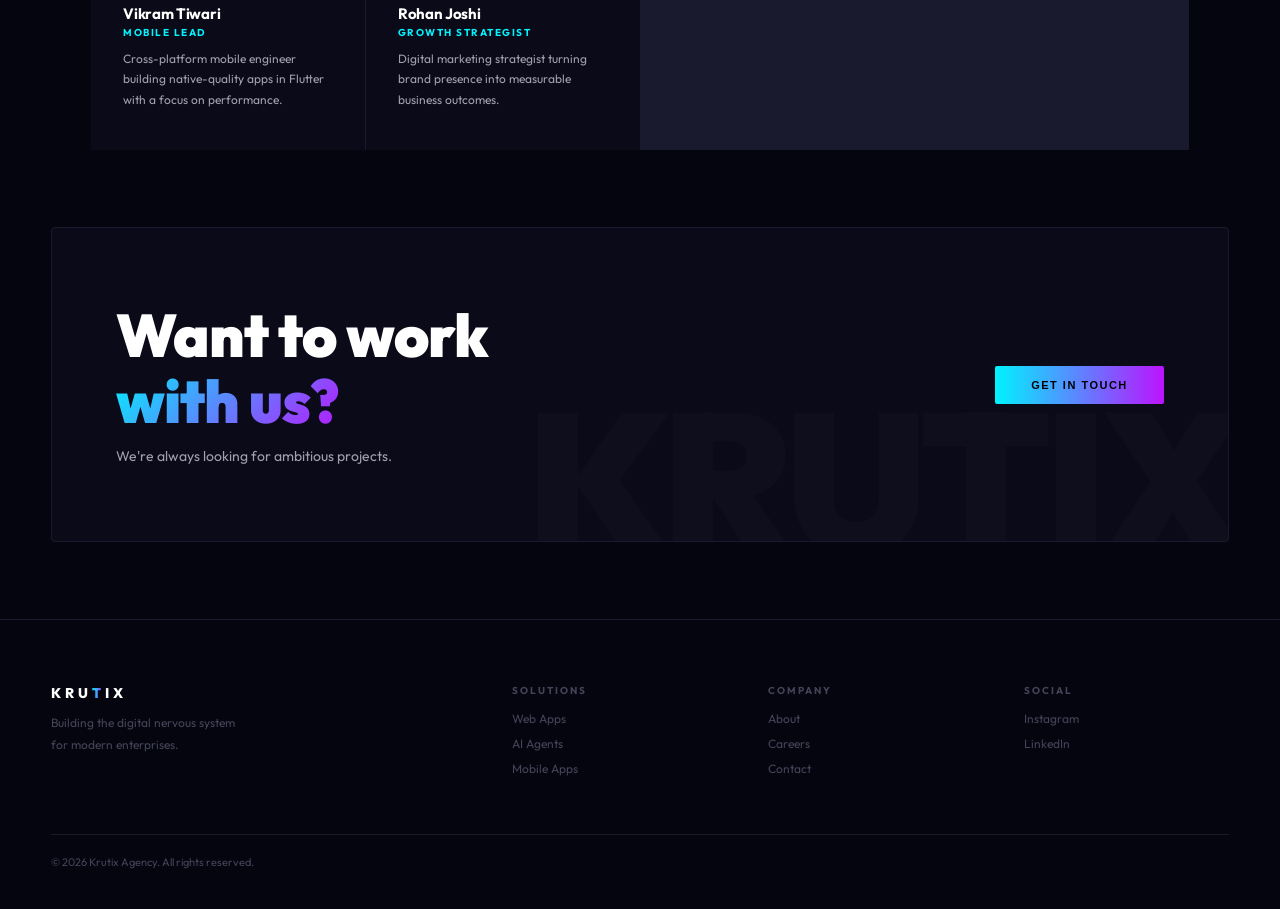
==== commit 51842c22: "feat: complete redesign v2.1" ====
--- a/about.html
+++ b/about.html
@@ -34,7 +34,7 @@
 
   <!-- NAV -->
   <nav id="nav">
-    <div class="logo" href="index.html">KRU<span>T</span>IX</div>
+    <a href="index.html" class="logo">KRU<span>T</span>IX</a>
     <ul class="nav-links">
       <li><a href="index.html" id="nav-home">Home</a></li>
       <li><a href="index.html#services" id="nav-solutions">Solutions</a></li>
@@ -42,7 +42,7 @@
       <li><a href="about.html" id="nav-about">About</a></li>
       <li><a href="careers.html" id="nav-careers">Careers</a></li>
     </ul>
-    <button class="nav-cta" onclick="window.location.href='contact.html'">Get in Touch</button>
+    <button class="nav-cta" onclick="window.location.href='booking.html'">Book Free Consultation</button>
     <button class="hamburger" id="hamburger" onclick="toggleMenu()"><span></span><span></span><span></span></button>
   </nav>
   <div class="mobile-menu" id="mobile-menu">
@@ -51,7 +51,7 @@
     <a href="work.html">Work</a>
     <a href="about.html">About</a>
     <a href="careers.html">Careers</a>
-    <a href="contact.html">Get in Touch</a>
+    <a href="booking.html">Book Free Consultation</a>
   </div>
 
   <!-- ABOUT -->
@@ -60,7 +60,7 @@
       <div class="grid-bg"></div>
       <div class="glow-orb orb1"></div>
       <p class="page-eyebrow">Who we are</p>
-      <h1 class="page-title">We're architects<br><span class="stroke">of digital systems.</span></h1>
+      <h1 class="page-title">We're architects<br><span class="stroke" id="typed-about"></span></h1>
     </div>
     <div class="about-body">
       <div class="about-grid">
@@ -111,8 +111,8 @@
             systems.</span></h2>
         <div class="team-grid">
           <div class="tcard">
-            <div class="tavatar">AK</div>
-            <div class="tname">Arjun Kapoor</div>
+            <div class="tavatar">PS</div>
+            <div class="tname">Prince Singh</div>
             <div class="trole">Founder & CEO</div>
             <div class="tbio">Systems architect with 8 years building scalable digital infrastructure for startups and
               enterprises.</div>
@@ -157,20 +157,19 @@
     </div>
     <div class="cta-band">
       <div>
-        <h2 class="sec-title" style="margin-bottom:10px">Want to work<br><span style="color:var(--cyan)">with us?</span>
-        </h2>
+        <h2 class="sec-title" style="margin-bottom:10px">Want to work<br><span class="stroke">with us?</span></h2>
         <p style="font-size:14px;color:var(--ink2)">We're always looking for ambitious projects.</p>
-      </div><button class="btn-c" onclick="window.location.href='contact.html'">Get in Touch</button>
+      </div><button class="btn-c" onclick="window.location.href='contact.html'">GET IN TOUCH</button>
     </div>
     <footer>
       <div class="ft">
         <div>
-          <div class="flogo">KRU<span>T</span>IX</div>
+          <a href="index.html" class="flogo">KRU<span>T</span>IX</a>
           <div class="fdesc">Building the digital nervous system for modern enterprises.</div>
         </div>
         <div class="fcol">
-          <h4>Solutions</h4><a href="index.html#services">Web Apps</a><a
-            href="index.html#services">AI Agents</a><a href="index.html#services">Mobile Apps</a>
+          <h4>Solutions</h4><a href="index.html#services">Web Apps</a><a href="index.html#services">AI Agents</a><a
+            href="index.html#services">Mobile Apps</a>
         </div>
         <div class="fcol">
           <h4>Company</h4><a href="about.html">About</a><a href="careers.html">Careers</a><a
@@ -186,10 +185,49 @@
       </div>
     </footer>
   </div>
-    </footer>
-  </div>
-
   <script src="script.js"></script>
+  <script src="ai-consultant.js"></script>
+
+  <!-- Chat Popup Widget -->
+  <div id="chat-popup" class="chat-popup">
+    <div class="chat-header">
+      <div class="chat-header-info">
+        <div class="chat-avatar">K</div>
+        <div>
+          <h3>KRUTIX AI</h3>
+          <p>Online</p>
+        </div>
+      </div>
+      <button class="close-chat" onclick="toggleChatPopup()">
+        <svg viewBox="0 0 24 24" width="20" height="20" fill="none" stroke="currentColor" stroke-width="2">
+          <path d="M18 6L6 18M6 6l12 12" />
+        </svg>
+      </button>
+    </div>
+    <div id="chat-messages" class="chat-messages"></div>
+    <form class="chat-input-area" onsubmit="handleChat(event)">
+      <input type="text" id="chat-input" placeholder="Ask about KRUTIX..." autocomplete="off">
+      <button type="submit" class="send-btn">
+        <svg viewBox="0 0 24 24" width="20" height="20" fill="none" stroke="currentColor" stroke-width="2"
+          stroke-linecap="round" stroke-linejoin="round">
+          <line x1="22" y1="2" x2="11" y2="13"></line>
+          <polygon points="22 2 15 22 11 13 2 9 22 2"></polygon>
+        </svg>
+      </button>
+    </form>
+  </div>
+
+  <!-- Floating AI Button -->
+  <div class="ai-fab" onclick="toggleChatPopup()">
+    <div class="fab-pulse"></div>
+    <div class="fab-icon">
+      <svg viewBox="0 0 32 32" width="30" height="30">
+        <text x="50%" y="58%" dominant-baseline="middle" text-anchor="middle" font-family="system-ui, sans-serif"
+          font-weight="900" font-size="20" fill="currentColor">K</text>
+      </svg>
+    </div>
+  </div>
+
 </body>
 
-</html>
+</html>
--- a/style.css
+++ b/style.css
@@ -1,271 +1,2053 @@
-*{margin:0;padding:0;box-sizing:border-box}
-:root{
-  --bg:#080808;--bg2:#0f0f0f;--bg3:#161616;
-  --border:#1e1e1e;--border2:#2a2a2a;
-  --ink:#F0EEE8;--ink2:#888;--ink3:#444;
-  --cyan:#00FFD1;--cyan-dim:rgba(0,255,209,.1);--cyan-glow:rgba(0,255,209,.3);
-  --purple:#A78BFA;--purple-dim:rgba(167,139,250,.1);
-}
-html{scroll-behavior:smooth}
-body{background:var(--bg);color:var(--ink);font-family:'Inter',system-ui,sans-serif;overflow-x:hidden}
-::-webkit-scrollbar{width:3px}
-::-webkit-scrollbar-track{background:var(--bg)}
-::-webkit-scrollbar-thumb{background:var(--border2)}
-
-/* ---- INTRO ---- */
-#krutix-intro{position:fixed;inset:0;z-index:9999;background:#030303;display:flex;flex-direction:column;align-items:center;justify-content:center;overflow:hidden}
-.ki-grid{position:absolute;inset:0;background-image:linear-gradient(rgba(0,255,209,.025) 1px,transparent 1px),linear-gradient(90deg,rgba(0,255,209,.025) 1px,transparent 1px);background-size:48px 48px}
-.ki-glow{position:absolute;width:min(900px,130vw);height:min(900px,130vw);border-radius:50%;background:radial-gradient(circle,rgba(0,255,209,.13) 0%,transparent 60%);top:50%;left:50%;transform:translate(-50%,-50%);animation:kiGlowPulse 2.5s ease-in-out infinite alternate}
-@keyframes kiGlowPulse{from{opacity:.6;transform:translate(-50%,-50%) scale(.92)}to{opacity:1;transform:translate(-50%,-50%) scale(1.08)}}
-.ki-scan{position:absolute;left:0;right:0;height:3px;background:linear-gradient(90deg,transparent 0%,rgba(0,255,209,.15) 20%,var(--cyan) 50%,rgba(0,255,209,.15) 80%,transparent 100%);top:-3px;animation:kiScan 1.6s ease-in-out forwards;filter:blur(.5px)}
-@keyframes kiScan{0%{top:0%;opacity:1}100%{top:102%;opacity:.3}}
-.ki-corners span{position:absolute;width:clamp(20px,4vw,36px);height:clamp(20px,4vw,36px);border-color:rgba(0,255,209,.5);border-style:solid}
-.ki-corners span:nth-child(1){top:clamp(16px,3vw,40px);left:clamp(16px,3vw,40px);border-width:2px 0 0 2px}
-.ki-corners span:nth-child(2){top:clamp(16px,3vw,40px);right:clamp(16px,3vw,40px);border-width:2px 2px 0 0}
-.ki-corners span:nth-child(3){bottom:clamp(16px,3vw,40px);left:clamp(16px,3vw,40px);border-width:0 0 2px 2px}
-.ki-corners span:nth-child(4){bottom:clamp(16px,3vw,40px);right:clamp(16px,3vw,40px);border-width:0 2px 2px 0}
-.ki-word-wrap{position:relative;z-index:2;display:flex;flex-direction:column;align-items:center;gap:0}
-.ki-outline{font-size:clamp(72px,22vw,280px);font-weight:900;letter-spacing:clamp(4px,1.5vw,16px);text-transform:uppercase;color:transparent;-webkit-text-stroke:1.5px rgba(0,255,209,.18);line-height:.95;user-select:none;white-space:nowrap}
-.ki-fill-wrap{position:absolute;inset:0;width:0%;overflow:hidden;white-space:nowrap}
-.ki-fill-wrap .ki-filled{font-size:clamp(72px,22vw,280px);font-weight:900;letter-spacing:clamp(4px,1.5vw,16px);text-transform:uppercase;color:var(--cyan);line-height:.95;white-space:nowrap;text-shadow:0 0 80px rgba(0,255,209,.4),0 0 160px rgba(0,255,209,.15)}
-.ki-sub{position:relative;z-index:2;font-size:clamp(9px,1.8vw,13px);font-weight:700;letter-spacing:clamp(2px,1vw,5px);text-transform:uppercase;color:var(--ink3);margin-top:clamp(12px,2vw,24px);opacity:0;animation:fadeUp .5s 2s forwards}
-.ki-bar-wrap{position:absolute;bottom:0;left:0;right:0;height:2px;background:var(--border)}
-.ki-bar{height:100%;width:0%;background:var(--cyan);transition:none}
-.ki-status{position:absolute;bottom:clamp(20px,4vw,48px);right:clamp(20px,4vw,48px);font-size:10px;font-weight:700;letter-spacing:2px;text-transform:uppercase;color:rgba(0,255,209,.4);display:flex;align-items:center;gap:6px}
-.ki-status::before{content:'';width:5px;height:5px;border-radius:50%;background:var(--cyan);animation:blink 1s infinite}
-@keyframes shimmer{0%{transform:translateX(-100%)}100%{transform:translateX(100%)}}
-@keyframes fadeUp{from{opacity:0;transform:translateY(8px)}to{opacity:1;transform:translateY(0)}}
-@keyframes blink{0%,100%{opacity:1}50%{opacity:.15}}
-
-/* ---- NAV ---- */
-nav{position:fixed;top:0;left:0;right:0;z-index:200;height:60px;padding:0 clamp(16px,4vw,60px);display:flex;align-items:center;justify-content:space-between;border-bottom:1px solid transparent;transition:all .3s;background:rgba(8,8,8,0)}
-nav.scrolled{background:rgba(8,8,8,.95);backdrop-filter:blur(20px);border-bottom-color:var(--border)}
-.logo{font-size:14px;font-weight:800;letter-spacing:4px;text-transform:uppercase;cursor:pointer;color:var(--ink);flex-shrink:0}
-.logo span{color:var(--cyan)}
-.nav-links{display:flex;gap:0;list-style:none}
-.nav-links li a{font-size:11px;letter-spacing:.8px;text-transform:uppercase;color:var(--ink3);text-decoration:none;padding:8px 14px;transition:color .2s;cursor:pointer;display:block}
-.nav-links li a:hover,.nav-links li a.active{color:var(--cyan)}
-.nav-cta{font-size:11px;font-weight:700;letter-spacing:1.2px;text-transform:uppercase;padding:8px 18px;border:1px solid var(--cyan);color:var(--cyan);border-radius:2px;cursor:pointer;background:transparent;transition:all .2s;white-space:nowrap}
-.nav-cta:hover{background:var(--cyan);color:#000}
-/* Mobile nav */
-.hamburger{display:none;flex-direction:column;gap:5px;cursor:pointer;padding:4px;background:none;border:none}
-.hamburger span{width:22px;height:1.5px;background:var(--ink);transition:all .3s;display:block}
-.hamburger.open span:nth-child(1){transform:rotate(45deg) translate(4.5px,4.5px)}
-.hamburger.open span:nth-child(2){opacity:0}
-.hamburger.open span:nth-child(3){transform:rotate(-45deg) translate(4.5px,-4.5px)}
-.mobile-menu{display:none;position:fixed;top:60px;left:0;right:0;background:rgba(8,8,8,.98);backdrop-filter:blur(20px);border-bottom:1px solid var(--border);z-index:199;padding:16px 0;flex-direction:column}
-.mobile-menu.open{display:flex}
-.mobile-menu a{font-size:13px;letter-spacing:1px;text-transform:uppercase;color:var(--ink2);text-decoration:none;padding:14px 24px;border-bottom:1px solid var(--border);cursor:pointer;transition:color .2s}
-.mobile-menu a:last-child{border-bottom:none;color:var(--cyan)}
-.mobile-menu a:hover{color:var(--cyan)}
-@media(max-width:768px){
-  .nav-links{display:none}
-  .nav-cta{display:none}
-  .hamburger{display:flex}
-}
-
-/* ---- PAGE ---- */
-.page{display:block;min-height:100vh;animation:pgIn .45s ease}
-@keyframes pgIn{from{opacity:0;transform:translateY(14px)}to{opacity:1;transform:translateY(0)}}
-
-/* ---- HERO ---- */
-.hero{height:100vh;min-height:600px;display:flex;flex-direction:column;align-items:center;justify-content:center;text-align:center;padding:0 clamp(20px,5vw,60px);position:relative;overflow:hidden}
-.grid-bg{position:absolute;inset:0;background-image:linear-gradient(rgba(0,255,209,.03) 1px,transparent 1px),linear-gradient(90deg,rgba(0,255,209,.03) 1px,transparent 1px);background-size:64px 64px;mask-image:radial-gradient(ellipse 90% 70% at 50% 50%,black 20%,transparent 100%)}
-.glow-orb{position:absolute;border-radius:50%;pointer-events:none}
-.orb1{width:min(700px,100vw);height:min(700px,100vw);background:radial-gradient(circle,rgba(0,255,209,.06) 0%,transparent 65%);top:50%;left:50%;transform:translate(-50%,-50%);animation:orbPulse 8s ease-in-out infinite}
-.orb2{width:min(400px,80vw);height:min(400px,80vw);background:radial-gradient(circle,rgba(167,139,250,.05) 0%,transparent 65%);top:25%;right:5%;animation:orbPulse 10s ease-in-out infinite reverse}
-@keyframes orbPulse{0%,100%{transform:translate(-50%,-50%) scale(1)}50%{transform:translate(-50%,-50%) scale(1.15)}}
-.hero-badge{display:inline-flex;align-items:center;gap:8px;font-size:10px;font-weight:700;letter-spacing:2px;text-transform:uppercase;color:var(--cyan);border:1px solid rgba(0,255,209,.25);padding:6px 16px;border-radius:100px;margin-bottom:clamp(20px,4vw,40px);background:var(--cyan-dim);opacity:0;animation:slideUp .8s .2s forwards;position:relative;z-index:1}
-.hero-badge::before{content:'';width:6px;height:6px;border-radius:50%;background:var(--cyan);animation:blink 2s infinite}
-h1.hero-title{font-size:clamp(38px,9vw,100px);font-weight:900;line-height:.95;letter-spacing:clamp(-2px,-0.04em,-4px);margin-bottom:clamp(16px,3vw,30px);opacity:0;animation:slideUp .9s .4s forwards;position:relative;z-index:1}
-.stroke{color:transparent;-webkit-text-stroke:1.5px var(--cyan)}
-.muted{color:var(--ink3)}
-.hero-sub{font-size:clamp(14px,2vw,17px);color:var(--ink2);line-height:1.85;max-width:500px;margin:0 auto clamp(28px,5vw,52px);opacity:0;animation:slideUp .9s .6s forwards;position:relative;z-index:1}
-.hero-btns{display:flex;gap:12px;justify-content:center;flex-wrap:wrap;opacity:0;animation:slideUp .9s .8s forwards;position:relative;z-index:1}
-.btn-c{font-size:11px;font-weight:700;letter-spacing:1.5px;text-transform:uppercase;padding:13px clamp(20px,4vw,36px);background:var(--cyan);color:#000;border-radius:2px;cursor:pointer;border:none;transition:box-shadow .25s,transform .15s}
-.btn-c:hover{box-shadow:0 0 40px var(--cyan-glow);transform:translateY(-2px)}
-.btn-o{font-size:11px;font-weight:600;letter-spacing:1px;text-transform:uppercase;padding:13px clamp(16px,3vw,28px);border:1px solid var(--border2);color:var(--ink2);border-radius:2px;cursor:pointer;background:transparent;transition:border-color .2s,color .2s}
-.btn-o:hover{border-color:var(--ink2);color:var(--ink)}
-.hero-stats{position:absolute;bottom:0;left:0;right:0;border-top:1px solid var(--border);display:flex;justify-content:center;opacity:0;animation:fadeUp2 .9s 1.2s forwards;overflow-x:auto}
-.hstat{text-align:center;padding:clamp(16px,3vw,28px) clamp(20px,4vw,60px);border-right:1px solid var(--border);display:flex;flex-direction:column;align-items:center;justify-content:center;flex-shrink:0}
-.hstat:last-child{border-right:none}
-.hstat-val{font-size:clamp(20px,4vw,30px);font-weight:800;letter-spacing:-1px;color:var(--ink);line-height:1;display:flex;align-items:baseline;gap:2px}
-.hstat-val em{color:var(--cyan);font-style:normal}
-.hstat-lbl{font-size:9px;letter-spacing:2px;text-transform:uppercase;color:var(--ink3);margin-top:5px}
-@keyframes slideUp{from{opacity:0;transform:translateY(24px)}to{opacity:1;transform:translateY(0)}}
-@keyframes fadeUp2{from{opacity:0}to{opacity:1}}
-
-/* ---- MARQUEE ---- */
-.marquee-bar{border-top:1px solid var(--border);border-bottom:1px solid var(--border);padding:13px 0;overflow:hidden;background:var(--bg2)}
-.mtrack{display:flex;animation:mscroll 22s linear infinite;width:max-content}
-.mtag{font-size:10px;font-weight:700;letter-spacing:3px;text-transform:uppercase;color:var(--ink3);padding:0 36px;border-right:1px solid var(--border);white-space:nowrap}
-.mtag.hi{color:var(--cyan)}
-@keyframes mscroll{0%{transform:translateX(0)}100%{transform:translateX(-50%)}}
-
-/* ---- CLIENTS BAR ---- */
-.clients-bar{border-bottom:1px solid var(--border);padding:clamp(20px,4vw,32px) clamp(20px,4vw,60px);background:var(--bg2)}
-.clients-label{font-size:10px;font-weight:700;letter-spacing:2.5px;text-transform:uppercase;color:var(--ink3);margin-bottom:18px;text-align:center}
-.clients-row{display:flex;align-items:center;justify-content:center;gap:clamp(20px,4vw,60px);flex-wrap:wrap}
-.client-logo{font-size:12px;font-weight:800;letter-spacing:3px;text-transform:uppercase;color:var(--ink3);opacity:.55;transition:opacity .2s,color .2s;cursor:default}
-.client-logo:hover{opacity:1;color:var(--cyan)}
-.client-logo.featured{color:var(--cyan);opacity:.75}
-
-/* ---- SECTIONS ---- */
-.section{padding:clamp(60px,10vw,120px) clamp(20px,5vw,60px);max-width:1300px;margin:0 auto}
-.eyebrow{font-size:10px;font-weight:700;letter-spacing:3px;text-transform:uppercase;color:var(--cyan);margin-bottom:16px}
-h2.sec-title{font-size:clamp(28px,5vw,60px);font-weight:900;letter-spacing:clamp(-1px,-0.04em,-2.5px);line-height:1;color:var(--ink);margin-bottom:16px}
-.sec-sub{font-size:clamp(13px,2vw,16px);color:var(--ink2);line-height:1.85;max-width:500px;margin-bottom:clamp(36px,6vw,64px)}
-
-/* ---- SERVICES ---- */
-.svc-grid{display:grid;grid-template-columns:repeat(auto-fit,minmax(220px,1fr));gap:1px;background:var(--border)}
-.svc{background:var(--bg);padding:clamp(24px,4vw,40px) clamp(20px,3vw,30px);position:relative;overflow:hidden;cursor:default;transition:background .25s}
-.svc:hover{background:var(--bg3)}
-.svc-n{font-size:10px;font-weight:700;letter-spacing:2px;color:var(--ink3);margin-bottom:22px}
-.svc-ico{font-size:24px;margin-bottom:16px;display:block}
-.svc-name{font-size:clamp(15px,2vw,17px);font-weight:700;color:var(--ink);letter-spacing:-.3px;margin-bottom:10px}
-.svc-desc{font-size:13px;color:var(--ink2);line-height:1.8}
-.svc-tags{display:flex;flex-wrap:wrap;gap:5px;margin-top:16px}
-.stag{font-size:9px;font-weight:600;letter-spacing:.8px;text-transform:uppercase;padding:3px 8px;background:var(--bg3);color:var(--ink3);border-radius:2px}
-.svc-bar{position:absolute;bottom:0;left:0;right:0;height:1px;background:var(--cyan);transform:scaleX(0);transform-origin:left;transition:transform .45s}
-.svc:hover .svc-bar{transform:scaleX(1)}
-
-/* ---- PROCESS ---- */
-.proc-wrap{display:grid;grid-template-columns:1fr 1fr;gap:clamp(40px,6vw,80px);align-items:center}
-@media(max-width:768px){.proc-wrap{grid-template-columns:1fr}}
-.proc-steps{display:flex;flex-direction:column}
-.pstep{display:flex;gap:20px;padding:22px 0;border-bottom:1px solid var(--border);transition:padding-left .2s;cursor:default}
-.pstep:hover{padding-left:8px}
-.pstep:last-child{border-bottom:none}
-.pnum{font-size:10px;font-weight:700;letter-spacing:2px;color:var(--cyan);min-width:24px;padding-top:2px}
-.pname{font-size:15px;font-weight:700;color:var(--ink);letter-spacing:-.3px;margin-bottom:5px}
-.ptext{font-size:13px;color:var(--ink2);line-height:1.8}
-.terminal{background:var(--bg2);border:1px solid var(--border2);border-radius:6px;overflow:hidden}
-.tbar{background:var(--bg3);padding:10px 14px;display:flex;gap:6px;border-bottom:1px solid var(--border)}
-.tdot{width:9px;height:9px;border-radius:50%}
-.tbody{padding:18px;font-family:'Courier New',monospace;font-size:12px;line-height:2.1;color:var(--ink2)}
-.tc{color:var(--cyan)}.tp{color:var(--purple)}.td{color:var(--ink3)}
-
-/* ---- WHY ---- */
-.why-grid{display:grid;grid-template-columns:repeat(auto-fit,minmax(200px,1fr));gap:1px;background:var(--border)}
-.wcard{background:var(--bg);padding:clamp(28px,4vw,48px) clamp(20px,3vw,36px);transition:background .25s;cursor:default}
-.wcard:hover{background:var(--bg3)}
-.wbig{font-size:clamp(36px,6vw,52px);font-weight:900;color:var(--border2);letter-spacing:-3px;margin-bottom:16px;transition:color .3s}
-.wcard:hover .wbig{color:rgba(0,255,209,.15)}
-.wtitle{font-size:clamp(15px,2vw,19px);font-weight:700;color:var(--ink);letter-spacing:-.3px;margin-bottom:10px}
-.wtext{font-size:13px;color:var(--ink2);line-height:1.8}
-
-/* ---- CTA BAND ---- */
-.cta-band{margin:0 clamp(16px,4vw,60px) clamp(40px,6vw,80px);background:var(--bg2);border:1px solid var(--border);border-radius:4px;padding:clamp(40px,6vw,80px) clamp(24px,5vw,80px);display:flex;align-items:center;justify-content:space-between;gap:28px;position:relative;overflow:hidden;flex-wrap:wrap}
-.cta-band::before{content:'KRUTIX';font-size:clamp(80px,18vw,200px);font-weight:900;color:rgba(255,255,255,.02);position:absolute;right:-10px;bottom:-40px;letter-spacing:-8px;pointer-events:none;line-height:1}
-
-/* ---- FOOTER ---- */
-footer{border-top:1px solid var(--border);padding:clamp(40px,6vw,64px) clamp(20px,4vw,60px) clamp(24px,4vw,40px);background:var(--bg)}
-.ft{display:grid;grid-template-columns:2fr 1fr 1fr 1fr;gap:clamp(24px,4vw,60px);margin-bottom:clamp(28px,4vw,48px)}
-@media(max-width:768px){.ft{grid-template-columns:1fr 1fr}}
-@media(max-width:480px){.ft{grid-template-columns:1fr}}
-.flogo{font-size:14px;font-weight:800;letter-spacing:4px;color:var(--ink);margin-bottom:10px}
-.flogo span{color:var(--cyan)}
-.fdesc{font-size:12px;color:var(--ink3);line-height:1.8;max-width:200px}
-.fcol h4{font-size:10px;font-weight:700;letter-spacing:2px;text-transform:uppercase;color:var(--ink3);margin-bottom:14px}
-.fcol a{display:block;font-size:12px;color:var(--ink3);text-decoration:none;margin-bottom:10px;cursor:pointer;transition:color .2s}
-.fcol a:hover{color:var(--cyan)}
-.fb{display:flex;align-items:center;justify-content:space-between;padding-top:20px;border-top:1px solid var(--border);flex-wrap:wrap;gap:10px}
-.fcopy{font-size:11px;color:var(--ink3)}
-.fsoc{display:flex;gap:20px}
-.fsoc a{font-size:11px;color:var(--ink3);text-decoration:none;cursor:pointer;transition:color .2s}
-.fsoc a:hover{color:var(--cyan)}
-
-/* ---- ABOUT ---- */
-.about-hero,.work-hero,.contact-hero,.careers-hero{min-height:50vh;display:flex;flex-direction:column;align-items:center;justify-content:center;text-align:center;padding:clamp(80px,12vw,120px) clamp(20px,5vw,60px) clamp(32px,5vw,60px);position:relative;overflow:hidden}
-.page-eyebrow{font-size:10px;font-weight:700;letter-spacing:3px;text-transform:uppercase;color:var(--cyan);margin-bottom:16px}
-.page-title{font-size:clamp(36px,7vw,80px);font-weight:900;letter-spacing:clamp(-1.5px,-0.04em,-3px);line-height:.95;color:var(--ink)}
-.about-body,.work-body,.contact-body,.careers-body{max-width:1200px;margin:0 auto;padding:clamp(32px,6vw,80px) clamp(20px,4vw,60px)}
-.about-grid{display:grid;grid-template-columns:1fr 1fr;gap:clamp(32px,6vw,80px);align-items:start;margin-bottom:clamp(60px,8vw,100px)}
-@media(max-width:768px){.about-grid{grid-template-columns:1fr}}
-.about-text h3{font-size:clamp(20px,3vw,28px);font-weight:800;letter-spacing:-1px;color:var(--ink);margin-bottom:16px}
-.about-text p{font-size:14px;color:var(--ink2);line-height:1.9;margin-bottom:14px}
-.about-vals{display:flex;flex-direction:column;gap:1px;background:var(--border)}
-.aval{background:var(--bg2);padding:clamp(18px,3vw,28px) clamp(18px,3vw,32px);display:flex;gap:16px;align-items:start;transition:background .2s}
-.aval:hover{background:var(--bg3)}
-.aval-ico{font-size:18px;min-width:28px}
-.aval-title{font-size:14px;font-weight:700;color:var(--ink);margin-bottom:4px}
-.aval-text{font-size:12px;color:var(--ink2);line-height:1.7}
-.team-grid{display:grid;grid-template-columns:repeat(auto-fit,minmax(220px,1fr));gap:1px;background:var(--border)}
-.tcard{background:var(--bg2);padding:clamp(24px,4vw,40px) clamp(20px,3vw,32px);transition:background .2s}
-.tcard:hover{background:var(--bg3)}
-.tavatar{width:52px;height:52px;border-radius:50%;background:var(--cyan-dim);border:1px solid rgba(0,255,209,.2);display:flex;align-items:center;justify-content:center;font-size:16px;font-weight:800;color:var(--cyan);margin-bottom:16px;font-family:'Courier New',monospace}
-.tname{font-size:15px;font-weight:700;color:var(--ink);letter-spacing:-.3px;margin-bottom:3px}
-.trole{font-size:10px;font-weight:700;letter-spacing:1.5px;text-transform:uppercase;color:var(--cyan);margin-bottom:10px}
-.tbio{font-size:12px;color:var(--ink2);line-height:1.7}
-
-/* ---- WORK ---- */
-.filter-row{display:flex;gap:8px;margin-bottom:clamp(32px,5vw,56px);flex-wrap:wrap}
-.filt{font-size:10px;font-weight:700;letter-spacing:1.5px;text-transform:uppercase;padding:8px 18px;border:1px solid var(--border2);color:var(--ink3);border-radius:2px;cursor:pointer;background:transparent;transition:all .2s}
-.filt:hover,.filt.active{border-color:var(--cyan);color:var(--cyan);background:var(--cyan-dim)}
-.work-grid{display:grid;grid-template-columns:repeat(auto-fit,minmax(280px,1fr));gap:1px;background:var(--border)}
-.wproject{background:var(--bg2);padding:clamp(28px,4vw,48px) clamp(20px,4vw,40px);cursor:default;transition:background .25s;position:relative;overflow:hidden}
-.wproject:hover{background:var(--bg3)}
-.wproject-tag{font-size:10px;font-weight:700;letter-spacing:1.5px;text-transform:uppercase;color:var(--cyan);margin-bottom:14px;display:flex;align-items:center;gap:6px}
-.wproject-name{font-size:clamp(17px,2.5vw,24px);font-weight:800;letter-spacing:-.6px;color:var(--ink);margin-bottom:10px}
-.wproject-desc{font-size:13px;color:var(--ink2);line-height:1.8;margin-bottom:20px}
-.wproject-stack{display:flex;gap:5px;flex-wrap:wrap}
-.wstack{font-size:9px;font-weight:600;letter-spacing:.8px;text-transform:uppercase;padding:3px 8px;background:var(--bg3);color:var(--ink3);border-radius:2px}
-.wproject-num{position:absolute;right:24px;top:24px;font-size:clamp(32px,5vw,48px);font-weight:900;color:rgba(255,255,255,.03);letter-spacing:-2px}
-.wproject-line{position:absolute;bottom:0;left:0;right:0;height:1px;background:var(--cyan);transform:scaleX(0);transform-origin:left;transition:transform .45s}
-.wproject:hover .wproject-line{transform:scaleX(1)}
-
-/* ---- CONTACT ---- */
-.contact-grid{display:grid;grid-template-columns:1fr 1.4fr;gap:clamp(32px,6vw,80px);align-items:start}
-@media(max-width:768px){.contact-grid{grid-template-columns:1fr}}
-.contact-info h3{font-size:clamp(18px,3vw,24px);font-weight:800;letter-spacing:-.6px;color:var(--ink);margin-bottom:14px}
-.contact-info p{font-size:13px;color:var(--ink2);line-height:1.85;margin-bottom:28px}
-.cinfo-item{display:flex;gap:12px;padding:16px 0;border-bottom:1px solid var(--border);align-items:start}
-.cinfo-ico{font-size:15px;min-width:22px;padding-top:1px}
-.cinfo-lbl{font-size:9px;font-weight:700;letter-spacing:2px;text-transform:uppercase;color:var(--cyan);margin-bottom:3px}
-.cinfo-val{font-size:13px;color:var(--ink2)}
-.contact-form{background:var(--bg2);border:1px solid var(--border);border-radius:4px;padding:clamp(24px,4vw,48px);position:relative;overflow:hidden;}
-.form-row{display:grid;grid-template-columns:1fr 1fr;gap:14px;margin-bottom:14px}
-@media(max-width:480px){.form-row{grid-template-columns:1fr}}
-.form-group{display:flex;flex-direction:column;gap:7px;margin-bottom:14px}
-.form-group label{font-size:9px;font-weight:700;letter-spacing:2px;text-transform:uppercase;color:var(--ink3)}
-.form-group input,.form-group textarea,.form-group select{background:var(--bg3);border:1px solid var(--border2);border-radius:2px;padding:12px 14px;color:var(--ink);font-size:13px;font-family:inherit;transition:border-color .2s,box-shadow .2s;outline:none}
-.form-group input:focus,.form-group textarea:focus,.form-group select:focus{border-color:var(--cyan);box-shadow:0 0 0 2px var(--cyan-dim)}
-.form-group select option{background:var(--bg3)}
-.form-group textarea{min-height:110px;resize:vertical}
-.submit-btn{width:100%;font-size:11px;font-weight:700;letter-spacing:2px;text-transform:uppercase;padding:14px;background:var(--cyan);color:#000;border:none;border-radius:2px;cursor:pointer;transition:box-shadow .2s,transform .15s;margin-top:6px}
-.submit-btn:hover{box-shadow:0 0 40px var(--cyan-glow);transform:translateY(-1px)}
-.success-msg{display:none;text-align:center;padding:16px;background:rgba(0,255,209,.08);border:1px solid rgba(0,255,209,.2);border-radius:4px;color:var(--cyan);font-size:13px;margin-top:14px}
-
-/* ---- CAREERS ---- */
-.careers-intro{display:grid;grid-template-columns:1fr 1fr;gap:clamp(32px,6vw,80px);margin-bottom:clamp(40px,6vw,80px);align-items:center}
-@media(max-width:768px){.careers-intro{grid-template-columns:1fr}}
-.careers-intro p{font-size:14px;color:var(--ink2);line-height:1.9;margin-bottom:14px}
-.perks-grid{display:grid;grid-template-columns:repeat(auto-fit,minmax(180px,1fr));gap:1px;background:var(--border)}
-.perk{background:var(--bg2);padding:clamp(18px,3vw,28px);transition:background .2s}
-.perk:hover{background:var(--bg3)}
-.perk-ico{font-size:18px;margin-bottom:8px}
-.perk-title{font-size:13px;font-weight:700;color:var(--ink);margin-bottom:4px}
-.perk-text{font-size:12px;color:var(--ink2);line-height:1.7}
-.jobs-section{margin-top:clamp(40px,6vw,80px)}
-.jobs-section h2{font-size:clamp(24px,4vw,44px);font-weight:900;letter-spacing:-1.5px;margin-bottom:24px}
-.job-item{border-bottom:1px solid var(--border);padding:clamp(18px,3vw,28px) 0;display:flex;align-items:center;justify-content:space-between;gap:16px;cursor:pointer;transition:padding-left .2s;flex-wrap:wrap}
-.job-item:hover{padding-left:8px}
-.job-item:first-of-type{border-top:1px solid var(--border)}
-.job-title{font-size:clamp(14px,2vw,17px);font-weight:700;color:var(--ink);letter-spacing:-.3px;margin-bottom:4px}
-.job-meta{font-size:11px;color:var(--ink3)}
-.job-meta span{color:var(--cyan)}
-.job-apply{font-size:10px;font-weight:700;letter-spacing:1.5px;text-transform:uppercase;padding:8px 18px;border:1px solid var(--cyan);color:var(--cyan);border-radius:2px;cursor:pointer;background:rgba(0,255,209,0.05);transition:all .2s;white-space:nowrap;flex-shrink:0}
-.job-item:hover .job-apply{background:var(--cyan);color:#000;box-shadow:0 0 15px var(--cyan-glow)}
-
-/* ---- MODAL ---- */
-#cv-modal{display:none}
-#cv-modal.open{display:flex!important}
-@media(max-width:768px){
-  .hero-stats{position:relative;border-top:1px solid var(--border)}
-  .hero{height:auto;min-height:100svh;padding-bottom:0}
-  .svc-grid{grid-template-columns:1fr}
-  .why-grid{grid-template-columns:1fr}
-  .cta-band{justify-content:center;text-align:center}
-  .cta-band::before{display:none}
-  #jobs-grid{grid-template-columns:1fr!important}
-}+@import url('https://fonts.googleapis.com/css2?family=Outfit:wght@400;500;600;700;800;900&display=swap');
+
+* {
+  margin: 0;
+  padding: 0;
+  box-sizing: border-box
+}
+
+:root {
+  --bg: #050510;
+  --bg2: #0a0a18;
+  --bg3: #0f0f20;
+  --border: #1a1a2e;
+  --border2: #252540;
+  --ink: #ffffff;
+  --ink2: #a0a0b0;
+  --ink3: #444458;
+  --cyan: #00f3ff;
+  --cyan-dim: rgba(0, 243, 255, .08);
+  --cyan-glow: rgba(0, 243, 255, .4);
+  --purple: #bc13fe;
+  --purple-dim: rgba(188, 19, 254, .10);
+  --glass-bg: rgba(255, 255, 255, 0.03);
+  --glass-border: rgba(255, 255, 255, 0.10);
+  --grad: linear-gradient(90deg, #00f3ff, #bc13fe);
+}
+
+html {
+  scroll-behavior: smooth
+}
+
+body {
+  background: var(--bg);
+  color: var(--ink);
+  font-family: 'Outfit', system-ui, sans-serif;
+  overflow-x: hidden
+}
+
+::-webkit-scrollbar {
+  width: 3px
+}
+
+::-webkit-scrollbar-track {
+  background: var(--bg)
+}
+
+::-webkit-scrollbar-thumb {
+  background: var(--border2)
+}
+
+/* ---- INTRO ---- */
+#krutix-intro {
+  position: fixed;
+  inset: 0;
+  z-index: 9999;
+  background: #050510;
+  display: flex;
+  flex-direction: column;
+  align-items: center;
+  justify-content: center;
+  overflow: hidden
+}
+
+.ki-grid {
+  position: absolute;
+  inset: 0;
+  background-image: linear-gradient(rgba(0, 243, 255, .03) 1px, transparent 1px), linear-gradient(90deg, rgba(0, 243, 255, .03) 1px, transparent 1px);
+  background-size: 48px 48px
+}
+
+.ki-glow {
+  position: absolute;
+  width: min(900px, 130vw);
+  height: min(900px, 130vw);
+  border-radius: 50%;
+  background: radial-gradient(circle, rgba(0, 243, 255, .15) 0%, rgba(188, 19, 254, .05) 50%, transparent 70%);
+  top: 50%;
+  left: 50%;
+  transform: translate(-50%, -50%);
+  animation: kiGlowPulse 2.5s ease-in-out infinite alternate
+}
+
+@keyframes kiGlowPulse {
+  from {
+    opacity: .6;
+    transform: translate(-50%, -50%) scale(.92)
+  }
+
+  to {
+    opacity: 1;
+    transform: translate(-50%, -50%) scale(1.08)
+  }
+}
+
+.ki-scan {
+  position: absolute;
+  left: 0;
+  right: 0;
+  height: 3px;
+  background: linear-gradient(90deg, transparent 0%, rgba(0, 243, 255, .15) 20%, var(--cyan) 50%, rgba(0, 243, 255, .15) 80%, transparent 100%);
+  top: -3px;
+  animation: kiScan 1.6s ease-in-out forwards;
+  filter: blur(.5px)
+}
+
+@keyframes kiScan {
+  0% {
+    top: 0%;
+    opacity: 1
+  }
+
+  100% {
+    top: 102%;
+    opacity: .3
+  }
+}
+
+.ki-corners span {
+  position: absolute;
+  width: clamp(20px, 4vw, 36px);
+  height: clamp(20px, 4vw, 36px);
+  border-color: rgba(0, 243, 255, .5);
+  border-style: solid
+}
+
+.ki-corners span:nth-child(1) {
+  top: clamp(16px, 3vw, 40px);
+  left: clamp(16px, 3vw, 40px);
+  border-width: 2px 0 0 2px
+}
+
+.ki-corners span:nth-child(2) {
+  top: clamp(16px, 3vw, 40px);
+  right: clamp(16px, 3vw, 40px);
+  border-width: 2px 2px 0 0
+}
+
+.ki-corners span:nth-child(3) {
+  bottom: clamp(16px, 3vw, 40px);
+  left: clamp(16px, 3vw, 40px);
+  border-width: 0 0 2px 2px
+}
+
+.ki-corners span:nth-child(4) {
+  bottom: clamp(16px, 3vw, 40px);
+  right: clamp(16px, 3vw, 40px);
+  border-width: 0 2px 2px 0
+}
+
+.ki-word-wrap {
+  position: relative;
+  z-index: 2;
+  display: flex;
+  flex-direction: column;
+  align-items: center;
+  gap: 0
+}
+
+.ki-outline {
+  font-size: clamp(72px, 22vw, 280px);
+  font-weight: 900;
+  letter-spacing: clamp(4px, 1.5vw, 16px);
+  text-transform: uppercase;
+  color: transparent;
+  -webkit-text-stroke: 1.5px rgba(0, 243, 255, .15);
+  line-height: .95;
+  user-select: none;
+  white-space: nowrap
+}
+
+.ki-fill-wrap {
+  position: absolute;
+  inset: 0;
+  width: 0%;
+  overflow: hidden;
+  white-space: nowrap
+}
+
+.ki-fill-wrap .ki-filled {
+  font-size: clamp(72px, 22vw, 280px);
+  font-weight: 900;
+  letter-spacing: clamp(4px, 1.5vw, 16px);
+  text-transform: uppercase;
+  background: linear-gradient(135deg, var(--cyan), var(--purple));
+  -webkit-background-clip: text;
+  background-clip: text;
+  -webkit-text-fill-color: transparent;
+  line-height: .95;
+  white-space: nowrap;
+  filter: drop-shadow(0 0 40px rgba(0, 243, 255, .4))
+}
+
+.ki-sub {
+  position: relative;
+  z-index: 2;
+  font-size: clamp(9px, 1.8vw, 13px);
+  font-weight: 700;
+  letter-spacing: clamp(2px, 1vw, 5px);
+  text-transform: uppercase;
+  background: var(--grad);
+  -webkit-background-clip: text;
+  background-clip: text;
+  -webkit-text-fill-color: transparent;
+  margin-top: clamp(12px, 2vw, 24px);
+  opacity: 0;
+  animation: fadeUp .5s 2s forwards
+}
+
+.ki-bar-wrap {
+  display: none;
+}
+
+.ki-bar {
+  height: 100%;
+  width: 0%;
+  background: var(--grad);
+  transition: none
+}
+
+.ki-status {
+  position: absolute;
+  bottom: clamp(20px, 4vw, 48px);
+  right: clamp(20px, 4vw, 48px);
+  font-size: 10px;
+  font-weight: 700;
+  letter-spacing: 2px;
+  text-transform: uppercase;
+  color: rgba(0, 243, 255, .5);
+  display: flex;
+  align-items: center;
+  gap: 6px
+}
+
+.ki-status::before {
+  content: '';
+  width: 5px;
+  height: 5px;
+  border-radius: 50%;
+  background: var(--cyan);
+  animation: blink 1s infinite
+}
+
+@keyframes shimmer {
+  0% {
+    transform: translateX(-100%)
+  }
+
+  100% {
+    transform: translateX(100%)
+  }
+}
+
+@keyframes fadeUp {
+  from {
+    opacity: 0;
+    transform: translateY(8px)
+  }
+
+  to {
+    opacity: 1;
+    transform: translateY(0)
+  }
+}
+
+@keyframes blink {
+
+  0%,
+  100% {
+    opacity: 1
+  }
+
+  50% {
+    opacity: .15
+  }
+}
+
+/* ---- NAV ---- */
+nav {
+  position: fixed;
+  top: 0;
+  left: 0;
+  right: 0;
+  z-index: 200;
+  height: 60px;
+  padding: 0 clamp(16px, 4vw, 60px);
+  display: flex;
+  align-items: center;
+  justify-content: space-between;
+  border-bottom: none;
+  transition: all .3s;
+  background: rgba(5, 5, 16, 0);
+}
+
+nav.scrolled {
+  background: rgba(5, 5, 16, .95);
+  backdrop-filter: blur(20px);
+  border-bottom-color: var(--glass-border)
+}
+
+.logo {
+  font-size: 14px;
+  font-weight: 800;
+  letter-spacing: 4px;
+  text-transform: uppercase;
+  cursor: pointer;
+  color: var(--ink);
+  flex-shrink: 0;
+  text-decoration: none;
+}
+
+.logo span {
+  display: inline-block;
+  background: var(--grad);
+  -webkit-background-clip: text;
+  background-clip: text;
+  -webkit-text-fill-color: transparent
+}
+
+.nav-links {
+  display: flex;
+  gap: 0;
+  list-style: none
+}
+
+.nav-links li a {
+  font-size: 11px;
+  letter-spacing: .8px;
+  text-transform: uppercase;
+  color: var(--ink3);
+  text-decoration: none;
+  padding: 8px 14px;
+  transition: color .2s;
+  cursor: pointer;
+  display: block
+}
+
+.nav-links li a:hover,
+.nav-links li a.active {
+  color: var(--cyan)
+}
+
+.nav-cta {
+  font-size: 11px;
+  font-weight: 700;
+  letter-spacing: 1.2px;
+  text-transform: uppercase;
+  padding: 8px 20px;
+  border: none;
+  color: #000;
+  border-radius: 2px;
+  cursor: pointer;
+  background: var(--grad);
+  transition: opacity .2s, transform .15s, box-shadow .2s;
+  white-space: nowrap
+}
+
+.nav-cta:hover {
+  opacity: .88;
+  transform: translateY(-1px);
+  box-shadow: 0 0 20px rgba(0, 243, 255, .3)
+}
+
+/* Mobile nav */
+.hamburger {
+  display: none;
+  flex-direction: column;
+  gap: 5px;
+  cursor: pointer;
+  padding: 4px;
+  background: none;
+  border: none
+}
+
+.hamburger span {
+  width: 22px;
+  height: 1.5px;
+  background: var(--ink);
+  transition: all .3s;
+  display: block
+}
+
+.hamburger.open span:nth-child(1) {
+  transform: rotate(45deg) translate(4.5px, 4.5px)
+}
+
+.hamburger.open span:nth-child(2) {
+  opacity: 0
+}
+
+.hamburger.open span:nth-child(3) {
+  transform: rotate(-45deg) translate(4.5px, -4.5px)
+}
+
+.mobile-menu {
+  display: none;
+  position: fixed;
+  top: 60px;
+  left: 0;
+  right: 0;
+  background: rgba(5, 5, 16, .98);
+  backdrop-filter: blur(20px);
+  border-bottom: 1px solid var(--glass-border);
+  z-index: 199;
+  padding: 16px 0;
+  flex-direction: column
+}
+
+.mobile-menu.open {
+  display: flex
+}
+
+.mobile-menu a {
+  font-size: 13px;
+  letter-spacing: 1px;
+  text-transform: uppercase;
+  color: var(--ink2);
+  text-decoration: none;
+  padding: 14px 24px;
+  border-bottom: 1px solid var(--border);
+  cursor: pointer;
+  transition: color .2s
+}
+
+.mobile-menu a:last-child {
+  border-bottom: none;
+  color: var(--cyan)
+}
+
+.mobile-menu a:hover {
+  color: var(--cyan)
+}
+
+@media(max-width:768px) {
+  .nav-links {
+    display: none
+  }
+
+  .nav-cta {
+    display: none
+  }
+
+  .hamburger {
+    display: flex
+  }
+}
+
+/* ---- PAGE ---- */
+.page {
+  display: block;
+  min-height: 100vh;
+  animation: pgIn .45s ease
+}
+
+@keyframes pgIn {
+  from {
+    opacity: 0;
+    transform: translateY(14px)
+  }
+
+  to {
+    opacity: 1;
+    transform: translateY(0)
+  }
+}
+
+/* ---- HERO ---- */
+.hero {
+  min-height: 100vh;
+  display: flex;
+  flex-direction: column;
+  align-items: center;
+  text-align: center;
+  padding: 0 clamp(20px, 5vw, 60px);
+  position: relative;
+  overflow: hidden
+}
+
+.hero-content {
+  flex: 1;
+  display: flex;
+  flex-direction: column;
+  align-items: center;
+  justify-content: center;
+  padding: 80px 0 40px;
+  position: relative;
+  z-index: 1
+}
+
+.grid-bg {
+  position: absolute;
+  inset: 0;
+  background-image: linear-gradient(rgba(0, 243, 255, .03) 1px, transparent 1px), linear-gradient(90deg, rgba(0, 243, 255, .03) 1px, transparent 1px);
+  background-size: 64px 64px;
+}
+
+.glow-orb {
+  position: absolute;
+  border-radius: 50%;
+  pointer-events: none;
+  filter: blur(80px);
+  opacity: .4
+}
+
+.orb1 {
+  width: min(700px, 100vw);
+  height: min(700px, 100vw);
+  background: radial-gradient(circle, rgba(0, 243, 255, 0.07) 0%, transparent 70%);
+  top: -100px;
+  right: -100px;
+  animation: orbPulse 10s ease-in-out infinite;
+  filter: blur(60px);
+  opacity: 1
+}
+
+.orb2 {
+  width: min(600px, 80vw);
+  height: min(600px, 80vw);
+  background: radial-gradient(circle, rgba(188, 19, 254, 0.06) 0%, transparent 70%);
+  bottom: -100px;
+  left: -100px;
+  animation: orbPulse 10s ease-in-out 2s infinite reverse;
+  filter: blur(60px);
+  opacity: 1
+}
+
+.orb3 {
+  width: min(300px, 60vw);
+  height: min(300px, 60vw);
+  background: radial-gradient(circle, rgba(0, 68, 255, 0.05) 0%, transparent 70%);
+  top: 40%;
+  left: 30%;
+  filter: blur(60px);
+  opacity: 1;
+  animation: orbPulse 12s ease-in-out 4s infinite
+}
+
+@keyframes orbPulse {
+
+  0%,
+  100% {
+    transform: scale(1);
+    opacity: .3
+  }
+
+  50% {
+    transform: scale(1.1);
+    opacity: .5
+  }
+}
+
+.hero-badge {
+  display: inline-flex;
+  align-items: center;
+  gap: 8px;
+  font-size: 10px;
+  font-weight: 700;
+  letter-spacing: 2px;
+  text-transform: uppercase;
+  background: var(--grad);
+  -webkit-background-clip: text;
+  background-clip: text;
+  -webkit-text-fill-color: transparent;
+  border: 1px solid rgba(0, 243, 255, .25);
+  padding: 6px 16px;
+  border-radius: 100px;
+  margin-bottom: clamp(12px, 2.5vw, 24px);
+  background-color: var(--cyan-dim);
+  opacity: 0;
+  animation: slideUp .8s .2s forwards;
+  position: relative;
+  z-index: 1
+}
+
+.hero-badge::before {
+  content: '';
+  width: 6px;
+  height: 6px;
+  border-radius: 50%;
+  background: var(--cyan);
+  animation: blink 2s infinite
+}
+
+h1.hero-title {
+  font-size: clamp(32px, 8vw, 84px);
+  font-weight: 900;
+  line-height: 1.1;
+  letter-spacing: clamp(-2px, -0.04em, -4px);
+  margin-bottom: clamp(10px, 2vw, 20px);
+  opacity: 0;
+  animation: slideUp .9s .4s forwards;
+  position: relative;
+  z-index: 1
+}
+
+.stroke {
+  background: linear-gradient(135deg, var(--cyan), var(--purple));
+  -webkit-background-clip: text;
+  background-clip: text;
+  -webkit-text-fill-color: transparent;
+  display: inline-block;
+  line-height: 1.2;
+  padding-bottom: 0.05em;
+  margin-bottom: -0.05em
+}
+
+.muted {
+  color: var(--ink2)
+}
+
+.hero-sub {
+  font-size: clamp(14px, 2vw, 17px);
+  color: var(--ink2);
+  line-height: 1.85;
+  max-width: 500px;
+  margin: 0 auto clamp(20px, 4vw, 36px);
+  opacity: 0;
+  animation: slideUp .9s .6s forwards;
+  position: relative;
+  z-index: 1
+}
+
+.hero-btns {
+  display: flex;
+  gap: 12px;
+  justify-content: center;
+  flex-wrap: wrap;
+  opacity: 0;
+  animation: slideUp .9s .8s forwards;
+  position: relative;
+  z-index: 1
+}
+
+.btn-c {
+  font-size: 11px;
+  font-weight: 700;
+  letter-spacing: 1.5px;
+  text-transform: uppercase;
+  padding: 13px clamp(20px, 4vw, 36px);
+  background: var(--grad);
+  color: #000;
+  border-radius: 2px;
+  cursor: pointer;
+  border: none;
+  text-decoration: none;
+  transition: opacity .2s, transform .15s, box-shadow .2s
+}
+
+.btn-c:hover {
+  opacity: .88;
+  transform: translateY(-2px);
+  box-shadow: 0 0 40px rgba(0, 243, 255, .35)
+}
+
+.btn-o {
+  font-size: 11px;
+  font-weight: 600;
+  letter-spacing: 1px;
+  text-transform: uppercase;
+  padding: 13px clamp(16px, 3vw, 28px);
+  border: 1px solid var(--border2);
+  color: var(--ink2);
+  border-radius: 2px;
+  cursor: pointer;
+  background: transparent;
+  transition: border-color .2s, color .2s
+}
+
+.btn-o:hover {
+  border-color: #ffffff;
+  color: #ffffff
+}
+
+.hero-stats {
+  position: relative;
+  width: 100%;
+  margin-top: auto;
+  border-top: 1px solid var(--border);
+  display: flex;
+  justify-content: center;
+  opacity: 0;
+  animation: fadeUp2 .9s 1.2s forwards;
+  overflow-x: auto;
+  z-index: 2;
+  background: var(--bg)
+}
+
+.hstat {
+  text-align: center;
+  padding: clamp(16px, 3vw, 28px) clamp(20px, 4vw, 60px);
+  border-right: 1px solid var(--border);
+  display: flex;
+  flex-direction: column;
+  align-items: center;
+  justify-content: center;
+  flex-shrink: 0
+}
+
+.hstat:last-child {
+  border-right: none
+}
+
+.hstat-val {
+  font-size: clamp(20px, 4vw, 30px);
+  font-weight: 800;
+  letter-spacing: -1px;
+  color: var(--ink);
+  line-height: 1;
+  display: flex;
+  align-items: baseline;
+  gap: 2px
+}
+
+.hstat-val em {
+  color: var(--ink);
+  font-style: normal
+}
+
+.hstat-lbl {
+  font-size: 9px;
+  letter-spacing: 2px;
+  text-transform: uppercase;
+  color: var(--ink3);
+  margin-top: 5px
+}
+
+@keyframes slideUp {
+  from {
+    opacity: 0;
+    transform: translateY(24px)
+  }
+
+  to {
+    opacity: 1;
+    transform: translateY(0)
+  }
+}
+
+@keyframes fadeUp2 {
+  from {
+    opacity: 0
+  }
+
+  to {
+    opacity: 1
+  }
+}
+
+/* ---- MARQUEE ---- */
+.marquee-bar {
+  border-top: 1px solid var(--border);
+  border-bottom: 1px solid var(--border);
+  padding: 13px 0;
+  overflow: hidden;
+  background: var(--bg2)
+}
+
+.mtrack {
+  display: flex;
+  animation: mscroll 22s linear infinite;
+  width: max-content
+}
+
+.mtag {
+  font-size: 10px;
+  font-weight: 700;
+  letter-spacing: 3px;
+  text-transform: uppercase;
+  color: var(--ink3);
+  padding: 0 36px;
+  border-right: 1px solid var(--border);
+  white-space: nowrap
+}
+
+.mtag.hi {
+  color: var(--cyan)
+}
+
+@keyframes mscroll {
+  0% {
+    transform: translateX(0)
+  }
+
+  100% {
+    transform: translateX(-50%)
+  }
+}
+
+/* ---- CLIENTS BAR ---- */
+.clients-bar {
+  border-bottom: 1px solid var(--border);
+  padding: clamp(20px, 4vw, 32px) clamp(20px, 4vw, 60px);
+  background: var(--bg2)
+}
+
+.clients-label {
+  font-size: 10px;
+  font-weight: 700;
+  letter-spacing: 2.5px;
+  text-transform: uppercase;
+  color: var(--ink3);
+  margin-bottom: 18px;
+  text-align: center
+}
+
+.clients-row {
+  display: flex;
+  align-items: center;
+  justify-content: center;
+  gap: clamp(20px, 4vw, 60px);
+  flex-wrap: wrap
+}
+
+.client-logo {
+  font-size: 12px;
+  font-weight: 800;
+  letter-spacing: 3px;
+  text-transform: uppercase;
+  color: var(--ink3);
+  opacity: .55;
+  transition: opacity .2s, color .2s;
+  cursor: default
+}
+
+.client-logo:hover {
+  opacity: 1;
+  color: var(--cyan)
+}
+
+.client-logo.featured {
+  color: var(--cyan);
+  opacity: .75
+}
+
+/* ---- SECTIONS ---- */
+.section {
+  padding: clamp(60px, 10vw, 120px) clamp(20px, 5vw, 60px);
+  max-width: 1300px;
+  margin: 0 auto
+}
+
+.eyebrow {
+  font-size: 10px;
+  font-weight: 700;
+  letter-spacing: 3px;
+  text-transform: uppercase;
+  color: var(--cyan);
+  margin-bottom: 16px
+}
+
+h2.sec-title {
+  font-size: clamp(28px, 5vw, 60px);
+  font-weight: 900;
+  letter-spacing: clamp(-1px, -0.04em, -2.5px);
+  line-height: 1;
+  color: var(--ink);
+  margin-bottom: 16px
+}
+
+.sec-sub {
+  font-size: clamp(13px, 2vw, 16px);
+  color: var(--ink2);
+  line-height: 1.85;
+  max-width: 500px;
+  margin-bottom: clamp(36px, 6vw, 64px)
+}
+
+/* ---- SERVICES ---- */
+.svc-grid {
+  display: grid;
+  grid-template-columns: repeat(auto-fit, minmax(220px, 1fr));
+  gap: 1px;
+  background: var(--border)
+}
+
+.svc {
+  background: var(--bg);
+  padding: clamp(24px, 4vw, 40px) clamp(20px, 3vw, 30px);
+  position: relative;
+  overflow: hidden;
+  cursor: default;
+  transition: background .25s
+}
+
+.svc:hover {
+  background: var(--bg3)
+}
+
+.svc-n {
+  font-size: 10px;
+  font-weight: 700;
+  letter-spacing: 2px;
+  color: var(--ink);
+  margin-bottom: 22px
+}
+
+.svc-ico {
+  font-size: 24px;
+  margin-bottom: 16px;
+  display: block
+}
+
+.svc-name {
+  font-size: clamp(15px, 2vw, 17px);
+  font-weight: 700;
+  color: var(--ink);
+  letter-spacing: -.3px;
+  margin-bottom: 10px
+}
+
+.svc-desc {
+  font-size: 13px;
+  color: var(--ink2);
+  line-height: 1.8
+}
+
+.svc-tags {
+  display: flex;
+  flex-wrap: wrap;
+  gap: 5px;
+  margin-top: 16px
+}
+
+.stag {
+  font-size: 9px;
+  font-weight: 600;
+  letter-spacing: .8px;
+  text-transform: uppercase;
+  padding: 3px 8px;
+  background: var(--bg3);
+  color: var(--ink3);
+  border-radius: 2px
+}
+
+.svc-bar {
+  position: absolute;
+  bottom: 0;
+  left: 0;
+  right: 0;
+  height: 1px;
+  background: var(--grad);
+  transform: scaleX(0);
+  transform-origin: left;
+  transition: transform .45s
+}
+
+.svc:hover .svc-bar {
+  transform: scaleX(1)
+}
+
+/* ---- PROCESS ---- */
+.proc-wrap {
+  display: grid;
+  grid-template-columns: 1fr 1fr;
+  gap: clamp(40px, 6vw, 80px);
+  align-items: center
+}
+
+@media(max-width:768px) {
+  .proc-wrap {
+    grid-template-columns: 1fr
+  }
+}
+
+.proc-steps {
+  display: flex;
+  flex-direction: column
+}
+
+.pstep {
+  display: flex;
+  gap: 20px;
+  padding: 22px 0;
+  border-bottom: 1px solid var(--border);
+  transition: padding-left .2s;
+  cursor: default
+}
+
+.pstep:hover {
+  padding-left: 8px
+}
+
+.pstep:last-child {
+  border-bottom: none
+}
+
+.pnum {
+  font-size: 10px;
+  font-weight: 700;
+  letter-spacing: 2px;
+  color: var(--ink);
+  min-width: 24px;
+  padding-top: 2px
+}
+
+.pname {
+  font-size: 15px;
+  font-weight: 700;
+  color: var(--ink);
+  letter-spacing: -.3px;
+  margin-bottom: 5px
+}
+
+.ptext {
+  font-size: 13px;
+  color: var(--ink2);
+  line-height: 1.8
+}
+
+.terminal {
+  background: var(--bg2);
+  border: 1px solid var(--border2);
+  border-radius: 6px;
+  overflow: hidden
+}
+
+.tbar {
+  background: var(--bg3);
+  padding: 10px 14px;
+  display: flex;
+  gap: 6px;
+  border-bottom: 1px solid var(--border)
+}
+
+.tdot {
+  width: 9px;
+  height: 9px;
+  border-radius: 50%
+}
+
+.tbody {
+  padding: 18px;
+  font-family: 'Courier New', monospace;
+  font-size: 12px;
+  line-height: 2.1;
+  color: var(--ink2)
+}
+
+.tc {
+  color: var(--cyan)
+}
+
+.tp {
+  color: var(--purple)
+}
+
+.td {
+  color: var(--ink3)
+}
+
+/* ---- WHY ---- */
+.why-grid {
+  display: grid;
+  grid-template-columns: repeat(auto-fit, minmax(200px, 1fr));
+  gap: 1px;
+  background: var(--border)
+}
+
+.wcard {
+  background: var(--bg);
+  padding: clamp(28px, 4vw, 48px) clamp(20px, 3vw, 36px);
+  transition: background .25s;
+  cursor: default
+}
+
+.wcard:hover {
+  background: var(--bg3)
+}
+
+.wbig {
+  font-size: clamp(36px, 6vw, 52px);
+  font-weight: 900;
+  color: var(--ink);
+  opacity: .08;
+  letter-spacing: -3px;
+  margin-bottom: 16px;
+  transition: all .3s
+}
+
+.wcard:hover .wbig {
+  color: rgba(0, 243, 255, .15)
+}
+
+.wtitle {
+  font-size: clamp(15px, 2vw, 19px);
+  font-weight: 700;
+  color: var(--ink);
+  letter-spacing: -.3px;
+  margin-bottom: 10px
+}
+
+.wtext {
+  font-size: 13px;
+  color: var(--ink2);
+  line-height: 1.8
+}
+
+/* ---- CTA BAND ---- */
+.cta-band {
+  margin: 0 clamp(16px, 4vw, 60px) clamp(40px, 6vw, 80px);
+  background: var(--bg2);
+  border: 1px solid var(--border);
+  border-radius: 4px;
+  padding: clamp(40px, 6vw, 80px) clamp(24px, 5vw, 80px);
+  display: flex;
+  align-items: center;
+  justify-content: space-between;
+  gap: 28px;
+  position: relative;
+  overflow: hidden;
+  flex-wrap: wrap
+}
+
+.cta-band::before {
+  content: 'KRUTIX';
+  font-size: clamp(80px, 18vw, 200px);
+  font-weight: 900;
+  color: rgba(255, 255, 255, .02);
+  position: absolute;
+  right: -10px;
+  bottom: -40px;
+  letter-spacing: -8px;
+  pointer-events: none;
+  line-height: 1
+}
+
+/* ---- FOOTER ---- */
+footer {
+  border-top: 1px solid var(--border);
+  padding: clamp(40px, 6vw, 64px) clamp(20px, 4vw, 60px) clamp(24px, 4vw, 40px);
+  background: var(--bg)
+}
+
+.ft {
+  display: grid;
+  grid-template-columns: 2fr 1fr 1fr 1fr;
+  gap: clamp(24px, 4vw, 60px);
+  margin-bottom: clamp(28px, 4vw, 48px)
+}
+
+@media(max-width:768px) {
+  .ft {
+    grid-template-columns: 1fr 1fr
+  }
+}
+
+@media(max-width:480px) {
+  .ft {
+    grid-template-columns: 1fr
+  }
+}
+
+.flogo {
+  display: block;
+  font-size: 14px;
+  font-weight: 800;
+  letter-spacing: 4px;
+  color: var(--ink);
+  margin-bottom: 10px;
+  text-decoration: none;
+}
+
+.flogo span {
+  display: inline-block;
+  background: var(--grad);
+  -webkit-background-clip: text;
+  background-clip: text;
+  -webkit-text-fill-color: transparent
+}
+
+.fdesc {
+  font-size: 12px;
+  color: var(--ink3);
+  line-height: 1.8;
+  max-width: 200px
+}
+
+.fcol h4 {
+  font-size: 10px;
+  font-weight: 700;
+  letter-spacing: 2px;
+  text-transform: uppercase;
+  color: var(--ink3);
+  margin-bottom: 14px
+}
+
+.fcol a {
+  display: block;
+  font-size: 12px;
+  color: var(--ink3);
+  text-decoration: none;
+  margin-bottom: 10px;
+  cursor: pointer;
+  transition: color .2s
+}
+
+.fcol a:hover {
+  color: var(--cyan)
+}
+
+.fb {
+  display: flex;
+  align-items: center;
+  justify-content: space-between;
+  padding-top: 20px;
+  border-top: 1px solid var(--border);
+  flex-wrap: wrap;
+  gap: 10px
+}
+
+.fcopy {
+  font-size: 11px;
+  color: var(--ink3)
+}
+
+.fsoc {
+  display: flex;
+  gap: 20px
+}
+
+.fsoc a {
+  font-size: 11px;
+  color: var(--ink3);
+  text-decoration: none;
+  cursor: pointer;
+  transition: color .2s
+}
+
+.fsoc a:hover {
+  color: var(--cyan)
+}
+
+/* ---- ABOUT ---- */
+.about-hero,
+.work-hero,
+.contact-hero,
+.careers-hero {
+  min-height: 50vh;
+  display: flex;
+  flex-direction: column;
+  align-items: center;
+  justify-content: center;
+  text-align: center;
+  padding: clamp(80px, 12vw, 120px) clamp(20px, 5vw, 60px) clamp(32px, 5vw, 60px);
+  position: relative;
+  overflow: hidden
+}
+
+.page-eyebrow {
+  font-size: 10px;
+  font-weight: 700;
+  letter-spacing: 3px;
+  text-transform: uppercase;
+  color: var(--cyan);
+  margin-bottom: 16px
+}
+
+.page-title {
+  font-size: clamp(36px, 7vw, 80px);
+  font-weight: 900;
+  letter-spacing: clamp(-1.5px, -0.04em, -3px);
+  line-height: .95;
+  color: var(--ink)
+}
+
+.about-body,
+.work-body,
+.contact-body,
+.careers-body {
+  max-width: 1200px;
+  margin: 0 auto;
+  padding: clamp(32px, 6vw, 80px) clamp(20px, 4vw, 60px)
+}
+
+.about-grid {
+  display: grid;
+  grid-template-columns: 1fr 1fr;
+  gap: clamp(32px, 6vw, 80px);
+  align-items: start;
+  margin-bottom: clamp(60px, 8vw, 100px)
+}
+
+@media(max-width:768px) {
+  .about-grid {
+    grid-template-columns: 1fr
+  }
+}
+
+.about-text h3 {
+  font-size: clamp(20px, 3vw, 28px);
+  font-weight: 800;
+  letter-spacing: -1px;
+  color: var(--ink);
+  margin-bottom: 16px
+}
+
+.about-text p {
+  font-size: 14px;
+  color: var(--ink2);
+  line-height: 1.9;
+  margin-bottom: 14px
+}
+
+.about-vals {
+  display: flex;
+  flex-direction: column;
+  gap: 1px;
+  background: var(--border)
+}
+
+.aval {
+  background: var(--bg2);
+  padding: clamp(18px, 3vw, 28px) clamp(18px, 3vw, 32px);
+  display: flex;
+  gap: 16px;
+  align-items: start;
+  transition: background .2s
+}
+
+.aval:hover {
+  background: var(--bg3)
+}
+
+.aval-ico {
+  font-size: 18px;
+  min-width: 28px
+}
+
+.aval-title {
+  font-size: 14px;
+  font-weight: 700;
+  color: var(--ink);
+  margin-bottom: 4px
+}
+
+.aval-text {
+  font-size: 12px;
+  color: var(--ink2);
+  line-height: 1.7
+}
+
+.team-grid {
+  display: grid;
+  grid-template-columns: repeat(auto-fit, minmax(220px, 1fr));
+  gap: 1px;
+  background: var(--border)
+}
+
+.tcard {
+  background: var(--bg2);
+  padding: clamp(24px, 4vw, 40px) clamp(20px, 3vw, 32px);
+  transition: background .2s
+}
+
+.tcard:hover {
+  background: var(--bg3)
+}
+
+.tavatar {
+  width: 52px;
+  height: 52px;
+  border-radius: 50%;
+  background: var(--cyan-dim);
+  border: 1px solid rgba(0, 243, 255, .2);
+  display: flex;
+  align-items: center;
+  justify-content: center;
+  font-size: 16px;
+  font-weight: 800;
+  color: var(--cyan);
+  margin-bottom: 16px;
+  font-family: 'Courier New', monospace
+}
+
+.tname {
+  font-size: 15px;
+  font-weight: 700;
+  color: var(--ink);
+  letter-spacing: -.3px;
+  margin-bottom: 3px
+}
+
+.trole {
+  font-size: 10px;
+  font-weight: 700;
+  letter-spacing: 1.5px;
+  text-transform: uppercase;
+  color: var(--cyan);
+  margin-bottom: 10px
+}
+
+.tbio {
+  font-size: 12px;
+  color: var(--ink2);
+  line-height: 1.7
+}
+
+/* ---- WORK ---- */
+.filter-row {
+  display: flex;
+  gap: 8px;
+  margin-bottom: clamp(32px, 5vw, 56px);
+  flex-wrap: wrap
+}
+
+.filt {
+  font-size: 10px;
+  font-weight: 700;
+  letter-spacing: 1.5px;
+  text-transform: uppercase;
+  padding: 8px 18px;
+  border: 1px solid var(--border2);
+  color: var(--ink3);
+  border-radius: 2px;
+  cursor: pointer;
+  background: transparent;
+  transition: all .2s
+}
+
+.filt:hover,
+.filt.active {
+  border-color: transparent;
+  color: #000;
+  background: var(--grad)
+}
+
+.work-grid {
+  display: grid;
+  grid-template-columns: repeat(auto-fit, minmax(280px, 1fr));
+  gap: 1px;
+  background: var(--border)
+}
+
+.wproject {
+  background: var(--bg2);
+  padding: clamp(28px, 4vw, 48px) clamp(20px, 4vw, 40px);
+  cursor: default;
+  transition: background .25s;
+  position: relative;
+  overflow: hidden
+}
+
+.wproject:hover {
+  background: var(--bg3)
+}
+
+.wproject-tag {
+  font-size: 10px;
+  font-weight: 700;
+  letter-spacing: 1.5px;
+  text-transform: uppercase;
+  color: var(--cyan);
+  margin-bottom: 14px;
+  display: flex;
+  align-items: center;
+  gap: 6px
+}
+
+.wproject-name {
+  font-size: clamp(17px, 2.5vw, 24px);
+  font-weight: 800;
+  letter-spacing: -.6px;
+  color: var(--ink);
+  margin-bottom: 10px
+}
+
+.wproject-desc {
+  font-size: 13px;
+  color: var(--ink2);
+  line-height: 1.8;
+  margin-bottom: 20px
+}
+
+.wproject-stack {
+  display: flex;
+  gap: 5px;
+  flex-wrap: wrap
+}
+
+.wstack {
+  font-size: 9px;
+  font-weight: 600;
+  letter-spacing: .8px;
+  text-transform: uppercase;
+  padding: 3px 8px;
+  background: var(--bg3);
+  color: var(--ink3);
+  border-radius: 2px
+}
+
+.wproject-num {
+  position: absolute;
+  right: 24px;
+  top: 24px;
+  font-size: clamp(32px, 5vw, 48px);
+  font-weight: 900;
+  color: var(--ink);
+  opacity: .08;
+  letter-spacing: -2px
+}
+
+.wproject-line {
+  position: absolute;
+  bottom: 0;
+  left: 0;
+  right: 0;
+  height: 1px;
+  background: var(--grad);
+  transform: scaleX(0);
+  transform-origin: left;
+  transition: transform .45s
+}
+
+.wproject:hover .wproject-line {
+  transform: scaleX(1)
+}
+
+/* ---- CONTACT ---- */
+.contact-grid {
+  display: grid;
+  grid-template-columns: 1fr 1.4fr;
+  gap: clamp(32px, 6vw, 80px);
+  align-items: start
+}
+
+@media(max-width:768px) {
+  .contact-grid {
+    grid-template-columns: 1fr
+  }
+}
+
+.contact-info h3 {
+  font-size: clamp(18px, 3vw, 24px);
+  font-weight: 800;
+  letter-spacing: -.6px;
+  color: var(--ink);
+  margin-bottom: 14px
+}
+
+.contact-info p {
+  font-size: 13px;
+  color: var(--ink2);
+  line-height: 1.85;
+  margin-bottom: 28px
+}
+
+.cinfo-item {
+  display: flex;
+  gap: 12px;
+  padding: 16px 0;
+  border-bottom: 1px solid var(--border);
+  align-items: start
+}
+
+.cinfo-ico {
+  font-size: 15px;
+  min-width: 22px;
+  padding-top: 1px
+}
+
+.cinfo-lbl {
+  font-size: 9px;
+  font-weight: 700;
+  letter-spacing: 2px;
+  text-transform: uppercase;
+  color: var(--cyan);
+  margin-bottom: 3px
+}
+
+.cinfo-val {
+  font-size: 13px;
+  color: var(--ink2)
+}
+
+.contact-form {
+  background: var(--bg2);
+  border: 1px solid var(--border);
+  border-radius: 4px;
+  padding: clamp(24px, 4vw, 48px);
+  position: relative;
+  overflow: hidden;
+}
+
+.form-row {
+  display: grid;
+  grid-template-columns: 1fr 1fr;
+  gap: 14px;
+  margin-bottom: 14px
+}
+
+@media(max-width:480px) {
+  .form-row {
+    grid-template-columns: 1fr
+  }
+}
+
+.form-group {
+  display: flex;
+  flex-direction: column;
+  gap: 7px;
+  margin-bottom: 14px
+}
+
+.form-group label {
+  font-size: 9px;
+  font-weight: 700;
+  letter-spacing: 2px;
+  text-transform: uppercase;
+  color: var(--ink3)
+}
+
+.form-group input,
+.form-group textarea,
+.form-group select {
+  background: var(--bg3);
+  border: 1px solid var(--border2);
+  border-radius: 2px;
+  padding: 12px 14px;
+  color: var(--ink);
+  font-size: 13px;
+  font-family: inherit;
+  transition: border-color .2s, box-shadow .2s;
+  outline: none
+}
+
+.form-group input:focus,
+.form-group textarea:focus,
+.form-group select:focus {
+  border-color: var(--cyan);
+  box-shadow: 0 0 0 2px var(--cyan-dim)
+}
+
+.form-group select option {
+  background: var(--bg3)
+}
+
+.form-group textarea {
+  min-height: 110px;
+  resize: vertical
+}
+
+.submit-btn {
+  width: 100%;
+  font-size: 11px;
+  font-weight: 700;
+  letter-spacing: 2px;
+  text-transform: uppercase;
+  padding: 14px;
+  background: var(--grad);
+  color: #000;
+  border: none;
+  border-radius: 2px;
+  cursor: pointer;
+  transition: opacity .2s, transform .15s, box-shadow .2s;
+  margin-top: 6px
+}
+
+.submit-btn:hover {
+  opacity: .88;
+  transform: translateY(-1px);
+  box-shadow: 0 0 40px rgba(0, 243, 255, .35)
+}
+
+.success-msg {
+  display: none;
+  text-align: center;
+  padding: 16px;
+  background: rgba(0, 243, 255, .06);
+  border: 1px solid rgba(0, 243, 255, .2);
+  border-radius: 4px;
+  color: var(--cyan);
+  font-size: 13px;
+  margin-top: 14px
+}
+
+/* ---- CAREERS ---- */
+.careers-intro {
+  display: grid;
+  grid-template-columns: 1fr 1fr;
+  gap: clamp(32px, 6vw, 80px);
+  margin-bottom: clamp(40px, 6vw, 80px);
+  align-items: center
+}
+
+@media(max-width:768px) {
+  .careers-intro {
+    grid-template-columns: 1fr
+  }
+}
+
+.careers-intro p {
+  font-size: 14px;
+  color: var(--ink2);
+  line-height: 1.9;
+  margin-bottom: 14px
+}
+
+.perks-grid {
+  display: grid;
+  grid-template-columns: repeat(auto-fit, minmax(180px, 1fr));
+  gap: 1px;
+  background: var(--border)
+}
+
+.perk {
+  background: var(--bg2);
+  padding: clamp(18px, 3vw, 28px);
+  transition: background .2s
+}
+
+.perk:hover {
+  background: var(--bg3)
+}
+
+.perk-ico {
+  font-size: 18px;
+  margin-bottom: 8px
+}
+
+.perk-title {
+  font-size: 13px;
+  font-weight: 700;
+  color: var(--ink);
+  margin-bottom: 4px
+}
+
+.perk-text {
+  font-size: 12px;
+  color: var(--ink2);
+  line-height: 1.7
+}
+
+.jobs-section {
+  margin-top: clamp(40px, 6vw, 80px)
+}
+
+.jobs-section h2 {
+  font-size: clamp(24px, 4vw, 44px);
+  font-weight: 900;
+  letter-spacing: -1.5px;
+  margin-bottom: 24px
+}
+
+.job-item {
+  border-bottom: 1px solid var(--border);
+  padding: clamp(18px, 3vw, 28px) 0;
+  display: flex;
+  align-items: center;
+  justify-content: space-between;
+  gap: 16px;
+  cursor: pointer;
+  transition: padding-left .2s;
+  flex-wrap: wrap
+}
+
+.job-item:hover {
+  padding-left: 8px
+}
+
+.job-item:first-of-type {
+  border-top: 1px solid var(--border)
+}
+
+.job-title {
+  font-size: clamp(14px, 2vw, 17px);
+  font-weight: 700;
+  color: var(--ink);
+  letter-spacing: -.3px;
+  margin-bottom: 4px
+}
+
+.job-meta {
+  font-size: 11px;
+  color: var(--ink3)
+}
+
+.job-meta span {
+  color: var(--cyan)
+}
+
+.job-apply {
+  font-size: 10px;
+  font-weight: 700;
+  letter-spacing: 1.5px;
+  text-transform: uppercase;
+  padding: 8px 18px;
+  border: 1px solid var(--border2);
+  color: var(--ink2);
+  border-radius: 2px;
+  cursor: pointer;
+  background: transparent;
+  transition: all .2s;
+  white-space: nowrap;
+  flex-shrink: 0
+}
+
+.job-item:hover .job-apply {
+  background: var(--grad);
+  border-color: transparent;
+  color: #000;
+  box-shadow: 0 0 20px rgba(0, 243, 255, .3)
+}
+
+/* ---- MODAL ---- */
+#cv-modal {
+  display: none
+}
+
+#cv-modal.open {
+  display: flex !important
+}
+
+@media(max-width:768px) {
+  .hero-stats {
+    position: relative;
+    border-top: 1px solid var(--border)
+  }
+
+  .hero {
+    height: auto;
+    min-height: 100svh;
+    padding-bottom: 0
+  }
+
+  .svc-grid {
+    grid-template-columns: 1fr
+  }
+
+  .why-grid {
+    grid-template-columns: 1fr
+  }
+
+  .cta-band {
+    justify-content: center;
+    text-align: center
+  }
+
+  .cta-band::before {
+    display: none
+  }
+
+  #jobs-grid {
+    grid-template-columns: 1fr !important
+  }
+}
+
+/* ---- AI CHATBOT ---- */
+.ai-fab {
+  position: fixed;
+  bottom: 24px;
+  right: 24px;
+  width: 56px;
+  height: 56px;
+  background: var(--grad);
+  border-radius: 50%;
+  display: flex;
+  align-items: center;
+  justify-content: center;
+  color: #000;
+  cursor: pointer;
+  z-index: 1000;
+  box-shadow: 0 4px 20px rgba(0, 243, 255, 0.4);
+  transition: transform 0.3s ease, box-shadow 0.3s ease;
+}
+
+.ai-fab:hover {
+  transform: scale(1.1);
+  box-shadow: 0 6px 25px rgba(0, 243, 255, 0.6);
+}
+
+.fab-pulse {
+  position: absolute;
+  inset: -4px;
+  border: 2px solid var(--cyan);
+  border-radius: 50%;
+  animation: fabPulse 2s infinite;
+  pointer-events: none;
+}
+
+@keyframes fabPulse {
+  0% { transform: scale(1); opacity: 0.8; }
+  100% { transform: scale(1.4); opacity: 0; }
+}
+
+.fab-icon svg {
+  width: 24px;
+  height: 24px;
+}
+
+.chat-popup {
+  position: fixed;
+  bottom: 90px;
+  right: 24px;
+  width: 380px;
+  height: 550px;
+  background: rgba(5, 5, 16, 0.95);
+  backdrop-filter: blur(20px);
+  border: 1px solid var(--border2);
+  border-radius: 16px;
+  display: flex;
+  flex-direction: column;
+  z-index: 1001;
+  overflow: hidden;
+  box-shadow: 0 10px 40px rgba(0, 0, 0, 0.5);
+  transform: translateY(20px);
+  opacity: 0;
+  pointer-events: none;
+  transition: all 0.3s cubic-bezier(0.4, 0, 0.2, 1);
+}
+
+.chat-popup.open {
+  transform: translateY(0);
+  opacity: 1;
+  pointer-events: all;
+}
+
+.chat-header {
+  padding: 16px 20px;
+  background: var(--bg3);
+  border-bottom: 1px solid var(--border);
+  display: flex;
+  align-items: center;
+  justify-content: space-between;
+}
+
+.chat-header-info {
+  display: flex;
+  align-items: center;
+  gap: 10px;
+}
+
+.chat-avatar {
+  width: 32px;
+  height: 32px;
+  background: var(--grad);
+  border-radius: 50%;
+  display: flex;
+  align-items: center;
+  justify-content: center;
+  font-weight: 800;
+  font-size: 14px;
+  color: #000;
+}
+
+.chat-header h3 {
+  font-size: 14px;
+  font-weight: 700;
+  color: var(--ink);
+  margin: 0;
+}
+
+.chat-header p {
+  font-size: 10px;
+  color: var(--cyan);
+  margin: 0;
+  text-transform: uppercase;
+  letter-spacing: 1px;
+}
+
+.close-chat {
+  background: none;
+  border: none;
+  color: var(--ink3);
+  cursor: pointer;
+  padding: 5px;
+  transition: color 0.2s;
+}
+
+.close-chat:hover {
+  color: var(--ink);
+}
+
+.chat-messages {
+  flex: 1;
+  padding: 20px;
+  overflow-y: auto;
+  display: flex;
+  flex-direction: column;
+  gap: 12px;
+}
+
+.msg {
+  max-width: 85%;
+  padding: 10px 14px;
+  border-radius: 12px;
+  font-size: 13px;
+  line-height: 1.5;
+}
+
+.msg.ai {
+  background: var(--bg2);
+  color: var(--ink);
+  align-self: flex-start;
+  border-bottom-left-radius: 2px;
+  border: 1px solid var(--border);
+}
+
+.msg.user {
+  background: var(--cyan);
+  color: #000;
+  align-self: flex-end;
+  border-bottom-right-radius: 2px;
+}
+
+.chat-input-area {
+  padding: 16px;
+  background: var(--bg3);
+  border-top: 1px solid var(--border);
+  display: flex;
+  gap: 10px;
+}
+
+.chat-input-area input {
+  flex: 1;
+  background: var(--bg);
+  border: 1px solid var(--border);
+  border-radius: 8px;
+  padding: 10px 14px;
+  color: var(--ink);
+  font-size: 13px;
+  outline: none;
+  transition: border-color 0.2s;
+}
+
+.chat-input-area input:focus {
+  border-color: var(--cyan);
+}
+
+.send-btn {
+  background: var(--grad);
+  border: none;
+  width: 38px;
+  height: 38px;
+  border-radius: 8px;
+  display: flex;
+  align-items: center;
+  justify-content: center;
+  cursor: pointer;
+  color: #000;
+  transition: transform 0.2s;
+}
+
+.send-btn:hover {
+  transform: scale(1.05);
+}
+
+@media(max-width: 480px) {
+  .chat-popup {
+    width: calc(100vw - 32px);
+    height: 480px;
+    bottom: 80px;
+    right: 16px;
+  }
+}
